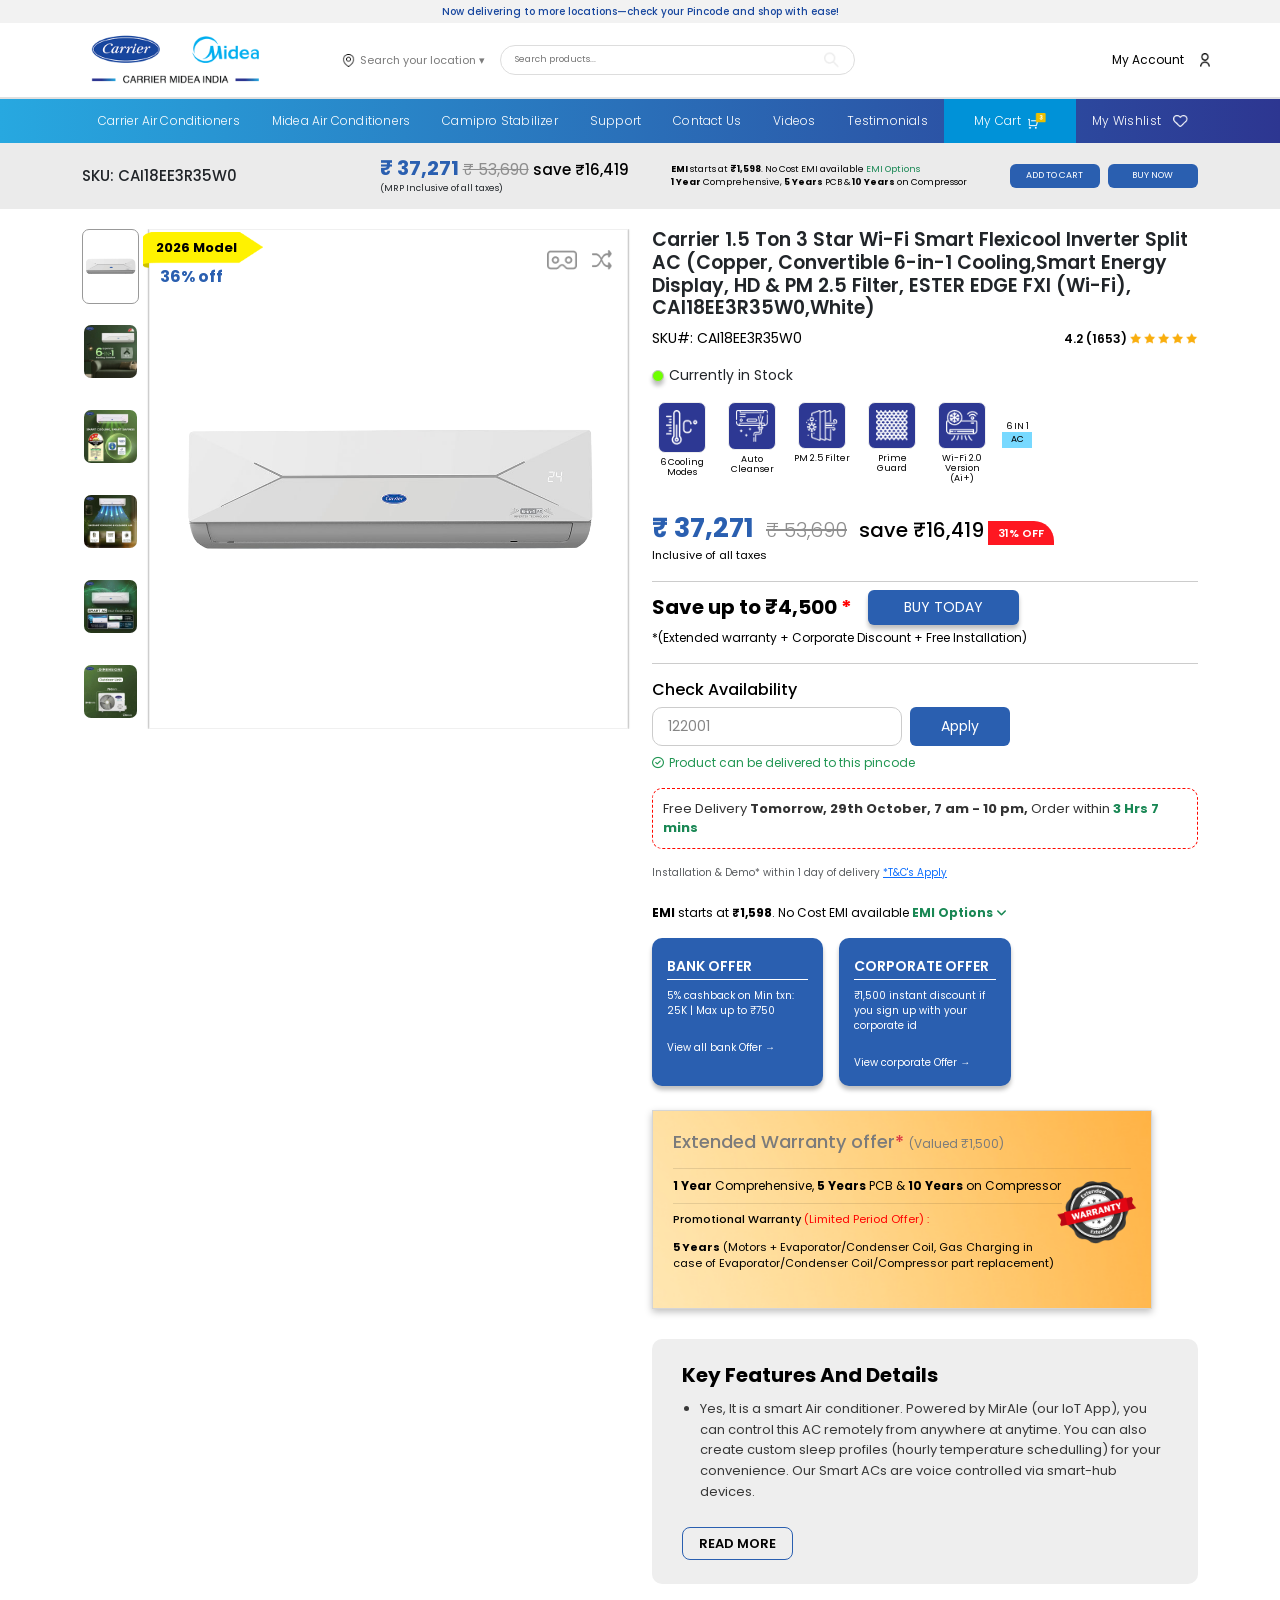
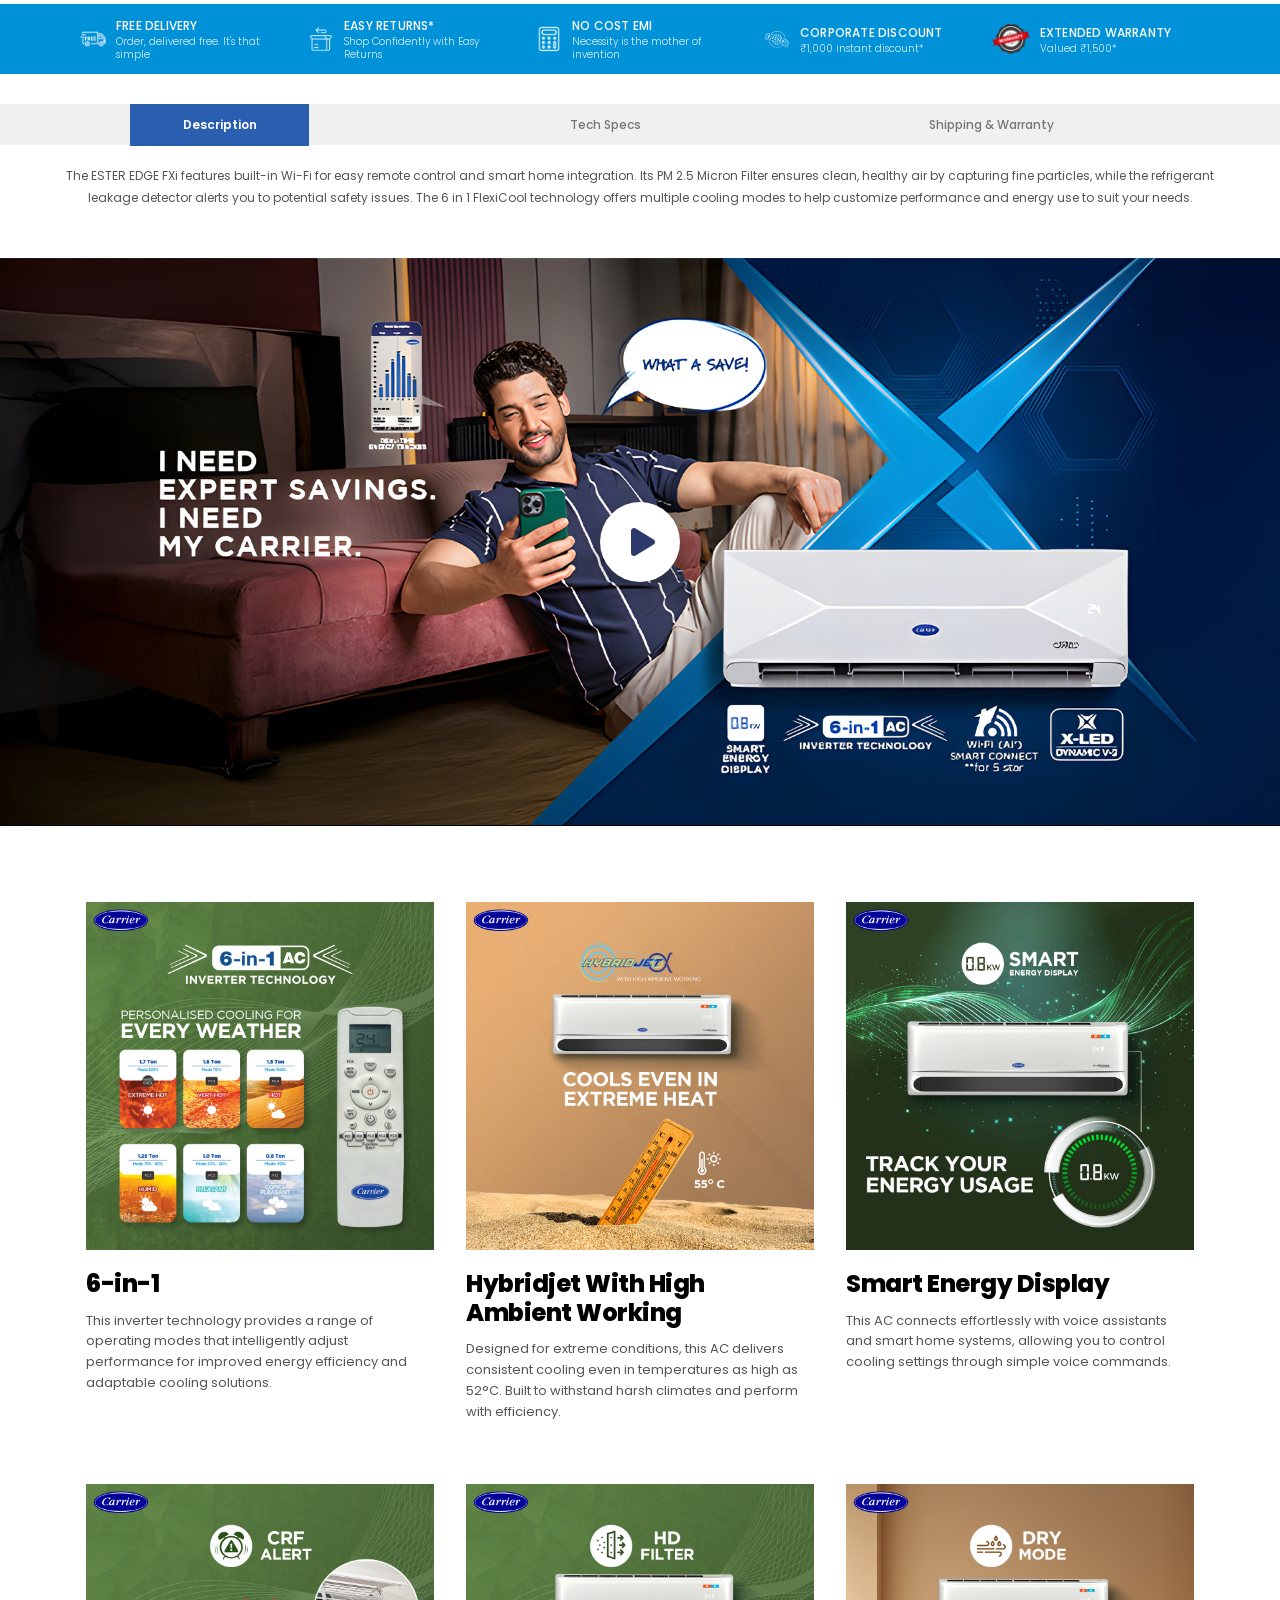
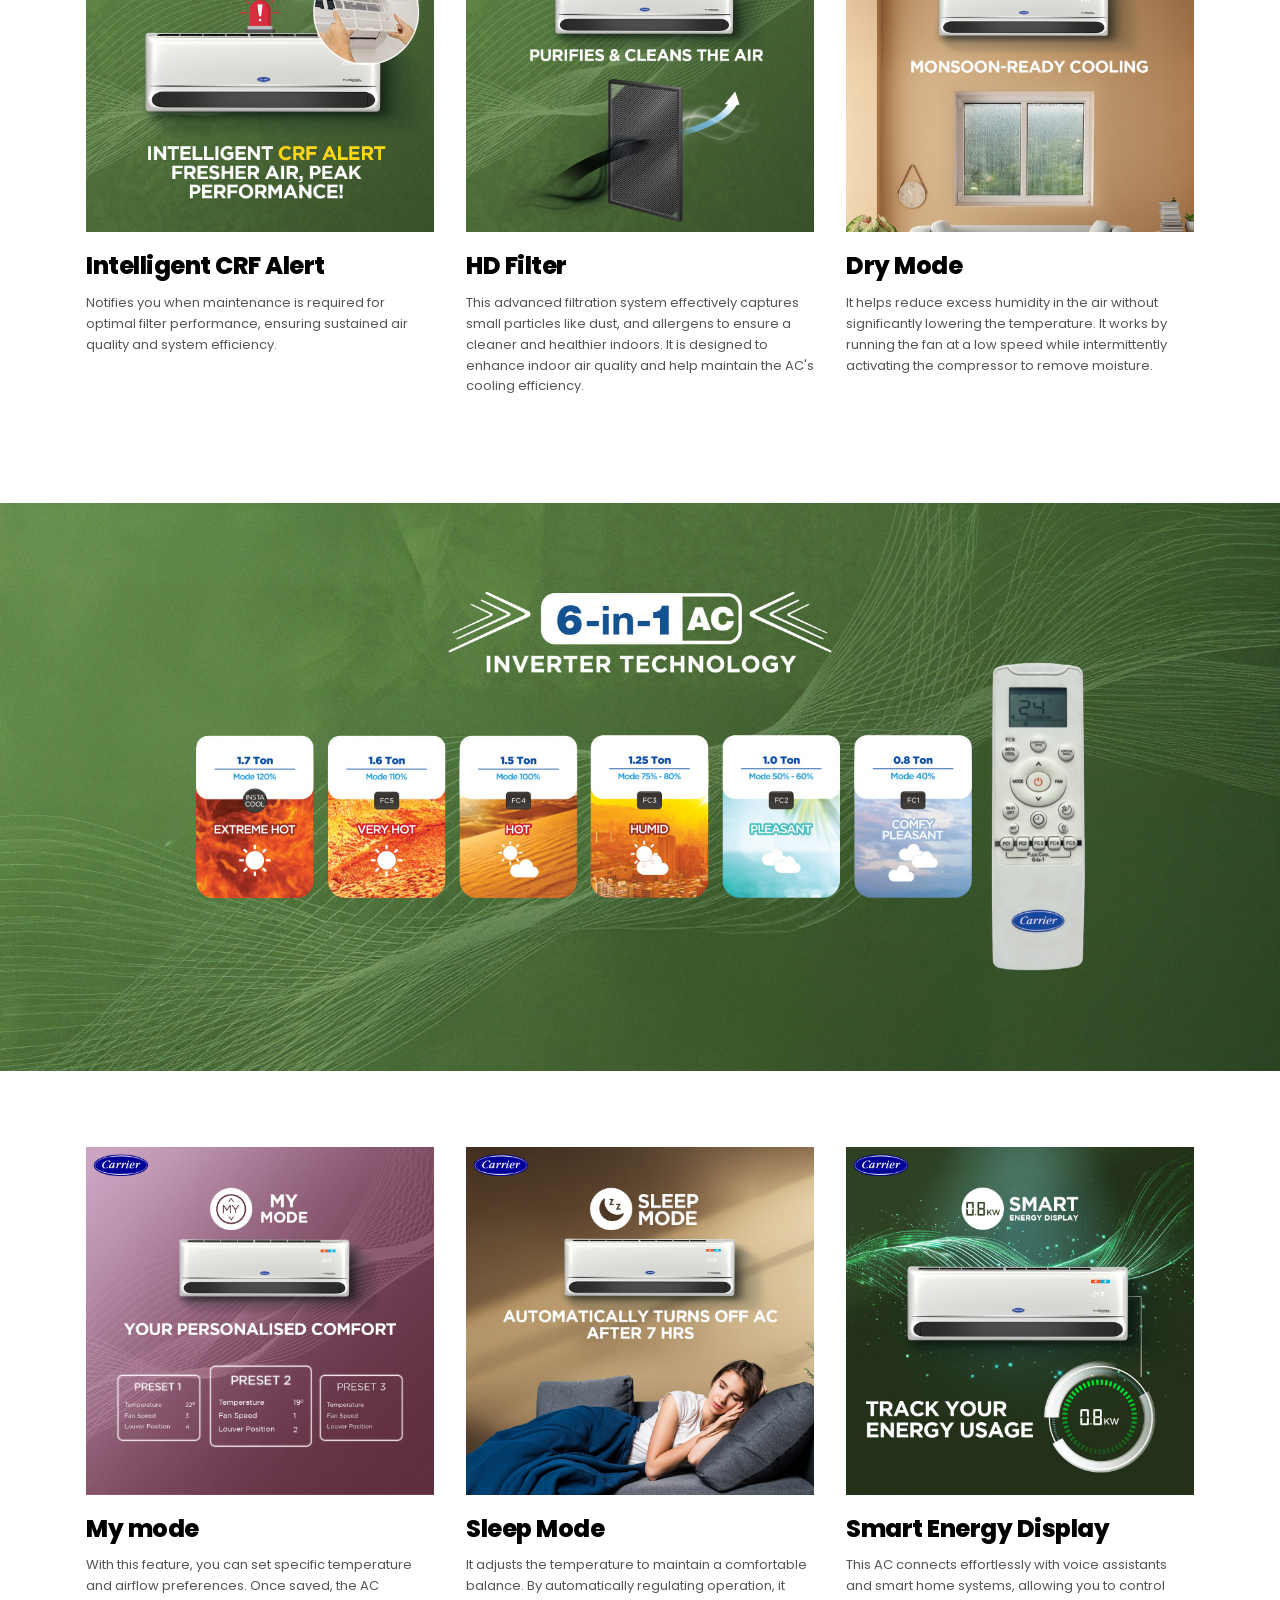
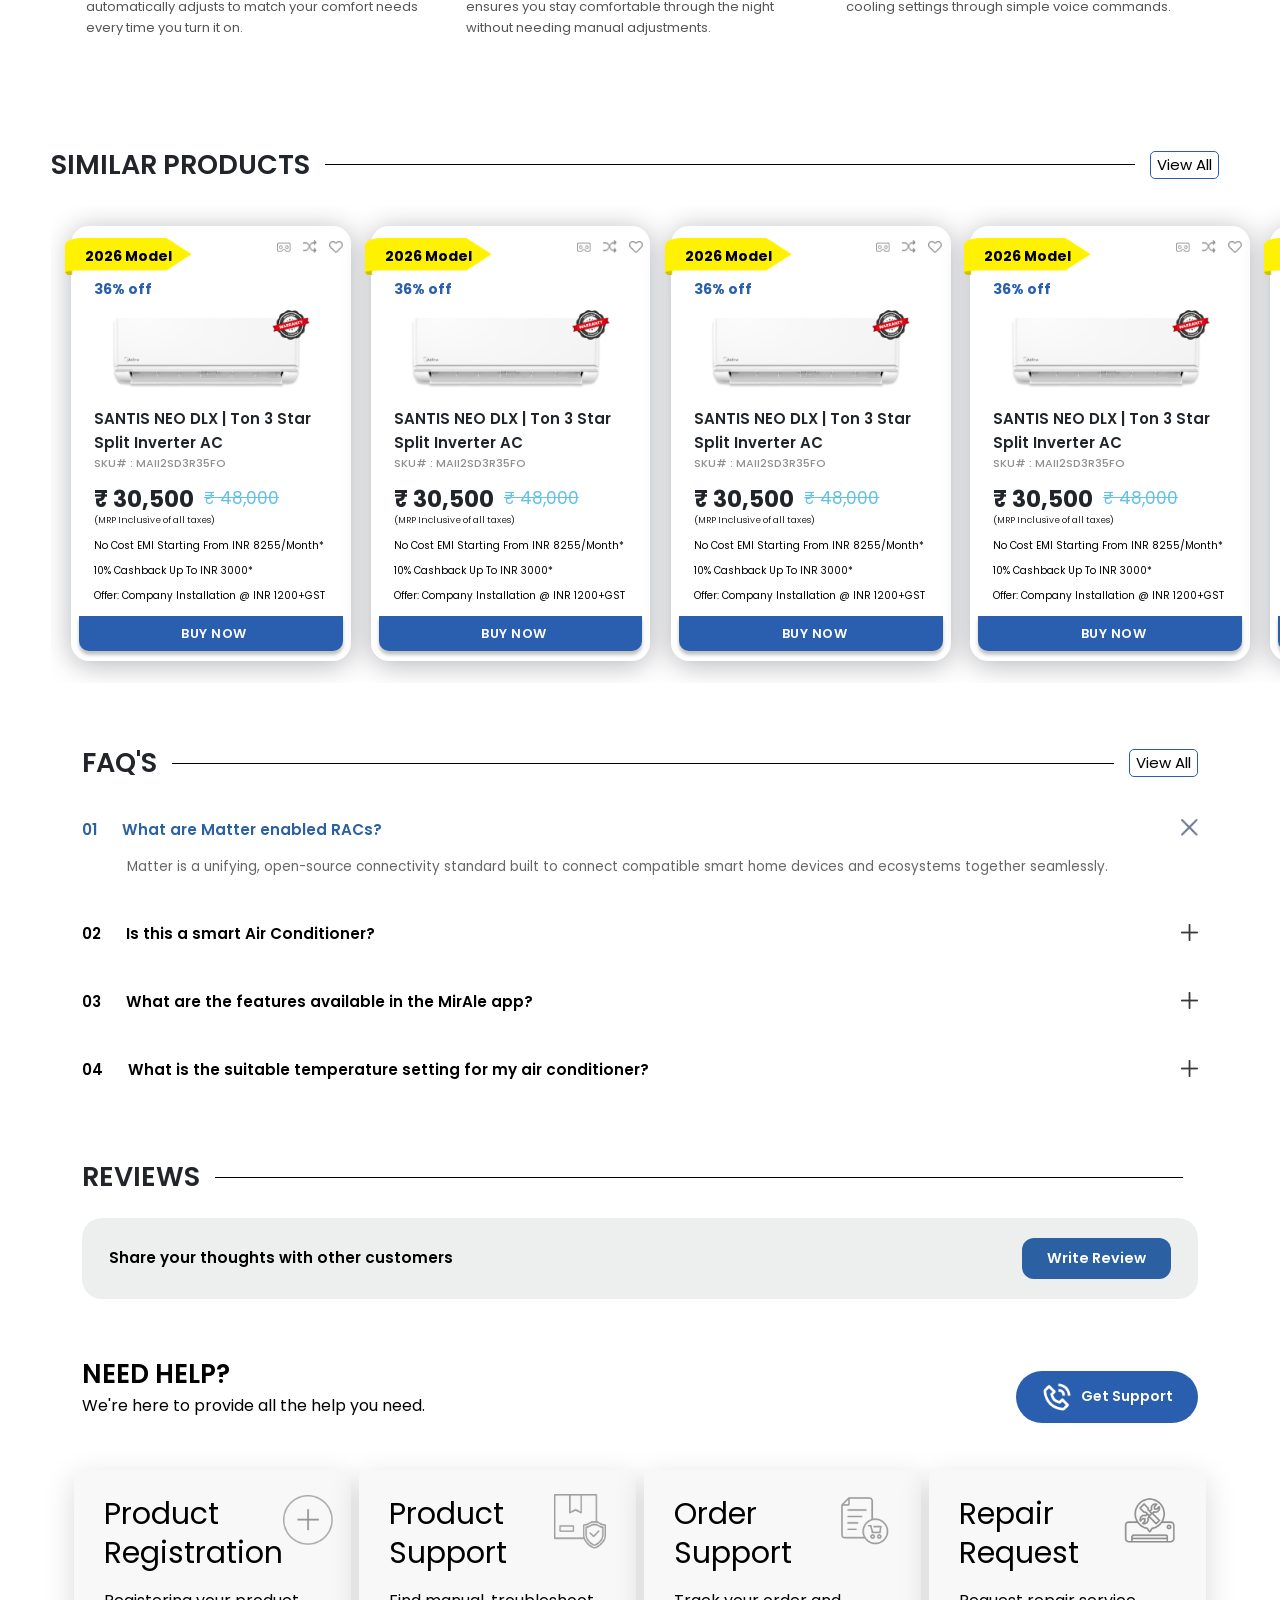
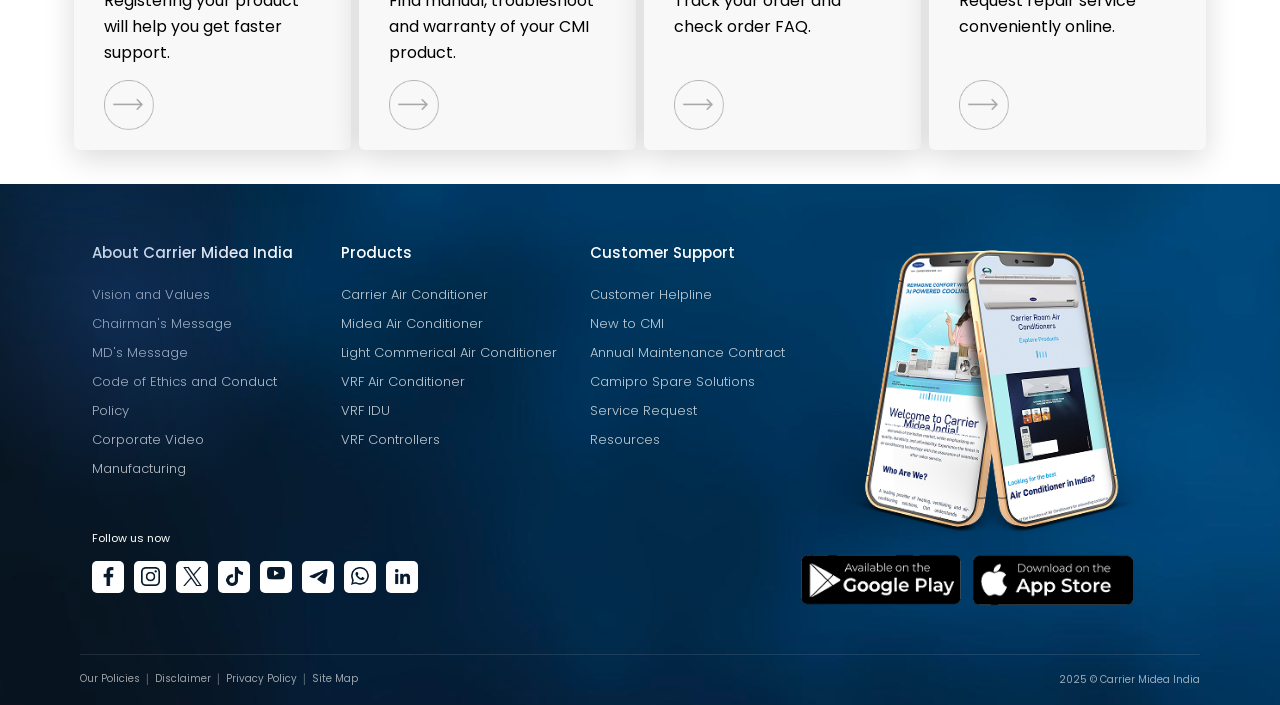
==== index.html @ 8ec39c0e "add" ====
<!DOCTYPE html>
<html lang="en">
<head>
    <meta charset="UTF-8">
    <meta name="viewport" content="width=device-width, initial-scale=1.0">
    <title>Carrier AC Product Page</title>
    
    <link href="https://cdn.jsdelivr.net/npm/bootstrap@5.3.0/dist/css/bootstrap.min.css" rel="stylesheet">
    
    <link rel="stylesheet" href="https://cdnjs.cloudflare.com/ajax/libs/font-awesome/6.4.0/css/all.min.css">
    
    <link rel="stylesheet" href="https://cdn.jsdelivr.net/npm/swiper@10/swiper-bundle.min.css" />
    

    <!-- Font -->
     <link rel="preconnect" href="https://fonts.googleapis.com">
<link rel="preconnect" href="https://fonts.gstatic.com" crossorigin>
<link href="https://fonts.googleapis.com/css2?family=Montserrat:ital,wght@0,100..900;1,100..900&family=Poppins:ital,wght@0,100;0,200;0,300;0,400;0,500;0,600;0,700;0,800;0,900;1,100;1,200;1,300;1,400;1,500;1,600;1,700;1,800;1,900&display=swap" rel="stylesheet">
    
<link rel="stylesheet" href="./style.css">
</head>
<body>
   
    <div class="top_nav">
        <p>Now delivering to more locations—check your Pincode and shop with ease!</p>
    </div>
    <div class="top-header">
        <div class="container px-0">
            <div class="d-flex align-items-center justify-content-between gap-2 gap-md-3">

                <div class="logo_search_flex">
                    <!-- Logos -->
                    <div class="logo-section">
                        <!-- <img src="./images/menu.png" alt="img" class="img-fluid menu"> -->
                        <button class="navbar-toggler" type="button" data-bs-toggle="collapse" data-bs-target="#navbarSupportedContent" aria-controls="navbarSupportedContent" aria-expanded="false" aria-label="Toggle navigation">
                            <!-- <span class="navbar-toggler-icon"></span> -->
                             <img src="./images/menu.png" alt="img" class="img-fluid menu">
                        </button>
                        <a href="#"><img src="./images/main-logo.png" alt="Carrier"></a>


                    </div>
                    <div class="d-flex">
                        <!-- Location -->
                        <div class="location-btn d-none d-md-flex">
                            <img src="./images/location.png" alt="location">
                            Search your location ▾
                        </div>


                        <!-- Search -->
                        <div class="search-wrap">
                            <input type="text" placeholder="Search products...">
                            <button><img src="./images/search.png" alt="search"></button>
                        </div>
                    </div>
                </div>

                <!-- My Account -->
                <a href="#" class="my-account d-none d-lg-flex">
                    <span>My Account</span>
                    <img src="./images/user.png" alt="account">
                </a>
                <ul class="user_details">
                    <li>
                        <div class="search">
                            <a href="#"><img src="./images/search_icon.png" alt="img" class="img-fluid"></a>
                        </div>
                    </li>
                    <li>
                        <div class="account">
                            <a href="#"><img src="./images/user_login.png" alt="img" class="img-fluid"></a>
                        </div>
                    </li>
                    <li>
                        <div class="cart">
                            <a href="#"><img src="./images/cart_icon.png" alt="img" class="img-fluid"></a>
                        </div>
                    </li>
                </ul>

            </div>
        </div>
        <div class="location-btn d-md-none d-flex">
                            <img src="./images/location.png" alt="location">
                            Search your location ▾
                        </div>
    </div>

    <!--MAIN NAV-->
    <nav class="navbar navbar-expand-lg ">
        <div class="container"> 
            <!--  -->
            <!-- <button class="navbar-toggler" type="button" data-bs-toggle="collapse" data-bs-target="#navbarSupportedContent" aria-controls="navbarSupportedContent" aria-expanded="false" aria-label="Toggle navigation">
            <span class="navbar-toggler-icon"></span>
            </button> -->
            <div class="collapse navbar-collapse" id="navbarSupportedContent">
                <ul class="navbar-nav me-auto mb-2 mb-lg-0">
                    <li class="nav-item">
                        <a class="nav-link " aria-current="page" href="#">Carrier Air Conditioners</a>
                    </li>
                    <li class="nav-item">
                        <a class="nav-link" href="#">Midea Air Conditioners</a>
                    </li>
                    <li class="nav-item">
                        <a class="nav-link" href="#">Camipro Stabilizer</a>
                    </li>
                    <li class="nav-item">
                        <a class="nav-link" href="#">Support</a>
                    </li>
                    <li class="nav-item">
                        <a class="nav-link" href="#">Contact Us</a>
                    </li>
                    <li class="nav-item">
                        <a class="nav-link" href="#">Videos</a>
                    </li>
                    <li class="nav-item">
                        <a class="nav-link" href="#">Testimonials</a>
                    </li> 
                </ul>
                <div class="d-none d-lg-flex ms-auto">
                    <div class="nav-cart">
                        My Cart
                        <!-- <div class="cart-badge">0</div> -->

                        <img src="./images/cart.png" alt="cart">
                    </div>
                    <div class="nav-wishlist">

                        My Wishlist
                        <img src="./images/wishlist_m.png" alt="wishlist">
                    </div>
                </div>
            </div>
        </div>
    </nav>

    <div class="sticky-prod-header ">
        <div class="container d-flex justify-content-between align-items-center">
            <div class="add-text">
              <!-- <p class="d-flex d-md-none" >Carrier 1.5 Ton 3 Star Wi-Fi Smart Flexicool Inverter Split AC</p> -->
                <p>SKU: CAI18EE3R35W0</p> 
                <!-- <span class="">SKU: CAI18EE3R35W0</span> -->
            </div>
            <div class="price-content">
            <div class="text-center ">
                <span class="fs-5  price">₹ 37,271</span>
                <span class="text-decoration-line-through  cut-price">₹ 53,690</span>
                <span class="save-price">save ₹16,419</span>
                <!-- <span class="discount-badge ms-2">31% OFF</span> -->
            </div>
            
                <span class="mrp">(MRP Inclusive of all taxes)</span>
            </div>

            <div  class=" emi-line">
                <b>EMI</b> starts at <b>₹1,598</b>. No Cost EMI available <span class="text-success">EMI Options</span><br>
                <b>1 Year</b> Comprehensive, <b>5 Years</b> PCB & <b>10 Years</b> on Compressor
            </div>
            <div class="d-flex">
                <button class="btn   btn-small me-2">ADD TO CART</button>
                <button class="btn   btn-small">BUY NOW</button>
            </div>
        </div>
    </div> 

    <!-- ==================================== Main section start ========================================= -->
    <main class="container swiper-section">
        <div class="row">
            
            <div class="col-lg-6 d-flex mb-4 mb-lg-0 sticky-left-col">
                
                <div class="swiper thumb-swiper-container">
                    <div class="swiper-wrapper">
                        <div class="swiper-slide active-thumb" data-img="./images/main-img-1.png">
                            <img src="./images/main-img-1.png" alt="Thumb 1">
                        </div>
                        <div class="swiper-slide" data-img="./images/main-img-2.png">
                            <img src="./images/main-img-2.png" alt="Thumb 2">
                        </div>
                        <div class="swiper-slide" data-img="./images/main-img-3.png">
                            <img src="./images/main-img-3.png" alt="Thumb 3">
                        </div>
                        <div class="swiper-slide" data-img="./images/main-img-4.png">
                            <img src="./images/main-img-4.png" alt="Thumb 4">
                        </div>
                        <div class="swiper-slide" data-img="./images/main-img-5.png">
                            <img src="./images/main-img-5.png" alt="Thumb 5">
                        </div>
                        <div class="swiper-slide" data-img="./images/main-img-6.png">
                            <img src="./images/main-img-6.png" alt="Thumb 6">
                        </div>
                    </div>
                </div>

                 
                
                <div class="main-image-container">
                    <div class="ribbon-yellow">2026 Model</div>
                    <div class="off-text-blue">36% off</div>
                    
                    <div class="image-icons">
                        <!-- <i class="fa-solid fa-vr-cardboard" title="View in VR"></i> -->
                        <img class="vr-img" src="/images/VR.png" alt="View in VR">
                        <!-- <i class="fa-solid fa-expand" title="Fullscreen"></i> -->
                        <img class="vr-img2" src="./images/shuffle.png" alt="">
                    </div>
                    
                    <img id="main-product-image" src="./images/main-img-1.png" class="img-fluid mt-4" alt="Carrier AC">
                </div>
            </div>

            <div class="col-lg-6 product-details">
                <h4 class="product-title">Carrier 1.5 Ton 3 Star Wi-Fi Smart Flexicool Inverter Split AC (Copper, Convertible 6-in-1 Cooling,Smart Energy Display, HD & PM 2.5 Filter, ESTER EDGE FXI (Wi-Fi), CAI18EE3R35W0,White)</h4>
                
                <div class="d-flex justify-content-between align-items-center mb-3">
                    <span class="product-code">SKU#: CAI18EE3R35W0</span>
                    <div class="product-rating">
                        <span class="rating-number">4.2 (1653)</span>
                        <span class="star-rating">
                            <img src="./images/star.png" alt="">
                            <img src="./images/star.png" alt="">
                            <img src="./images/star.png" alt="">
                            <img src="./images/star.png" alt="">
                            <img src="./images/star.png" alt="">
                        </span>
                    </div>
                </div>

                <div class="stock-check  mb-3"><span class="green-dot"></span> Currently in Stock</div>

                <div class="d-flex mb-4 ">
                    <div class="feature-icon-box"><img src="./images/product-details-1.png" alt="Icon"><br>6 Cooling Modes</div>
                    <div class="feature-icon-box"><img src="./images/product-details-2.png" alt="Icon"><br>Auto Cleanser</div>
                    <div class="feature-icon-box"><img src="./images/product-details-3.png" alt="Icon"><br>PM 2.5 Filter</div>
                    <div class="feature-icon-box"><img src="./images/product-details-4.png" alt="Icon"><br>Prime <br> Guard</div>
                    <div class="feature-icon-box"><img src="./images/product-details-5.png" alt="Icon"><br>Wi-Fi 2.0 Version (Ai+)</div>
                    <div class="feature-icon-box six-in-one"> 6 IN 1 <span> AC</span> </div>
                </div>

                <div class="main-price ">
                    <span class=" product-price">₹ 37,271</span>
                    <span class="text-decoration-line-through cut-price mx-2">₹ 53,690</span>
                    <span class="save-price">save ₹16,419</span>
                    <span class="offer-price pb-1">31% OFF</span>
                    <div class="tax" >Inclusive of all taxes</div>
                </div>

                <div class="d-flex flex-wrap align-items-center mb-1 gap-3 pt-2 product-save">
                    <h5 class="save-text m-0">Save up to ₹4,500 <span>*</span> </h5>
                    <button class="btn save-btn ">BUY TODAY</button>
                </div>
                <div class="warrenty-line pb-3"  >*(Extended warranty + Corporate Discount + Free Installation)</div>

                <h6 class="pin-text mb-2 pt-3">Check Availability</h6>
                <div class="pin-code d-flex mb-1"  >
                    <input type="text" class="form-control me-2" value="122001">
                    <button class="btn btn-check-avail  ">Apply</button>
                </div>
                <div class="correct-pin mt-2 mb-3"><i class="fa-regular fa-circle-check"></i> Product can be delivered to this pincode</div>

                <div class="dotted-box mb-3">
                    Free Delivery <strong>Tomorrow, 29th October, 7 am - 10 pm,</strong> Order within <strong class="text-success">3 Hrs 7 mins</strong>
                </div>
                <div class="text-muted small mb-4" style="font-size: 10px;">Installation & Demo* within 1 day of delivery <a href="#">*T&C's Apply</a></div>

                <div class="emi-text mb-3">
                    <b>EMI</b> starts at <b>₹1,598</b>. No Cost EMI available <a href="#" class="text-success text-decoration-none"> <b>EMI Options</b> <i class="fa-solid fa-angle-down"></i></a>
                </div>

                <div class="row g-3 mb-4">
                    <div class="col-md-4 col-6">
                        <div class="blue-offer-box">
                            <h6 class="bank-offer pb-1 mb-2">BANK OFFER</h6>
                            <p >5% cashback on Min txn: 25K | Max up to ₹750</p>
                            <a href="#" class="text-white  ">View all bank Offer →</a>
                        </div>
                    </div>
                    <div class="col-md-4 col-6">
                        <div class="blue-offer-box">
                            <h6 class="bank-offer pb-1 mb-2">CORPORATE OFFER</h6>
                            <p >₹1,500 instant discount if you sign up with your corporate id</p>
                            <a href="#" class="text-white  ">View corporate Offer →</a>
                        </div>
                    </div>
                </div>

                <div class="gold-warranty-box position-relative overflow-hidden">
                    <h5 class="pb-3">Extended Warranty offer<span class="text-danger">*</span> <span class="fs-6 fw-normal">(Valued ₹1,500)</span></h5>
                    
                    <div style="font-size: 12px; max-width: 85%; position: relative; z-index: 2;">
                        <p class="mb-2"><strong>1 Year</strong> Comprehensive, <strong>5 Years</strong> PCB & <strong>10 Years</strong> on Compressor</p>
                        <p class="warrenty-box-text mb-1">Promotional Warranty <span class="fw-normal">(Limited Period Offer) :</span></p>
                        <p class="years-text"><strong>5 Years</strong> (Motors + Evaporator/Condenser Coil, Gas Charging in case of Evaporator/Condenser Coil/Compressor part replacement)</p>
                    </div>
                    
                    <img src="./images/warrenty.png" class="position-absolute" style="right: 14px; bottom: 20px; border-radius: 50%; top: 70px; width: 80px; z-index: 1;" alt="Warranty Seal">
                </div>

                <div class="features-card">
                    <h3 class="features-title">Key Features And Details</h3>
                    <ul class="features-list">
                         <li>Yes, It is a smart Air conditioner. Powered by MirAle (our IoT App), you can control this AC remotely from anywhere at anytime. You can also create custom sleep profiles (hourly temperature schedulling) for your convenience. Our Smart ACs are voice controlled via smart-hub devices.</li>
                    </ul>
                    <button class="read-more-btn">READ MORE</button>
                </div>

            </div>
        </div>
    </main>



    <!-- ================================= Blue strip section ==================================== -->
<!-- <div class="features-banner">
    <div class="container">
        <div class="swiper myFeaturesSwiper">
            <div class="swiper-wrapper align-items-center">
                
                <div class="swiper-slide feature-item">
                     <img src="./images/icon-1.png" alt="">
                    <div>
                        <p class="feature-title">FREE DELIVERY</p>
                        <p class="feature-subtext">Order, delivered free. It's that simple</p>
                    </div>
                </div>

                <div class="swiper-slide feature-item">
                     <img src="./images/icon-2.png" alt="">
                    <div>
                        <p class="feature-title">EASY RETURNS*</p>
                        <p class="feature-subtext">Shop Confidently with Easy Returns</p>
                    </div>
                </div>

                <div class="swiper-slide feature-item">
                     <img src="./images/icon-3.png" alt="">
                    <div>
                        <p class="feature-title">NO COST EMI</p>
                        <p class="feature-subtext">Necessity is the mother of invention</p>
                    </div>
                </div>
                
                <div class="swiper-slide feature-item">
                     <img src="./images/icon-4.png" alt="">
                    <div>
                        <p class="feature-title">CORPORATE DISCOUNT</p>
                        <p class="feature-subtext">₹1,000 instant discount*</p>
                    </div>
                </div>

                <div class="swiper-slide feature-item">
                    <div class="warranty-icon-container">
                         <img src="./images/icon-5.png" alt="">
                    </div>
                    <div>
                        <p class="feature-title">EXTENDED WARRANTY</p>
                        <p class="feature-subtext">Valued ₹1,500*</p>
                    </div>
                </div>

            </div>
        </div>
    </div>
</div> -->
<!--  BOTTOM STRIP -->
    <div class="bottom-strip">
        <div class="container px-0">
            <div class="strip-row">

                <div class="strip-item">
                    <div class="strip-icon"><img src="./images/van.png" alt="Free Delivery"></div>
                    <div>
                        <div class="strip-title">Free Delivery</div>
                        <div class="strip-desc">Order, delivered free. It's that simple</div>
                    </div>
                </div>

                <div class="strip-item">
                    <div class="strip-icon"><img src="./images/box.png" alt="Easy Returns"></div>
                    <div>
                        <div class="strip-title">Easy Returns*</div>
                        <div class="strip-desc">Shop Confidently with Easy Returns</div>
                    </div>
                </div>

                <div class="strip-item">
                    <div class="strip-icon"><img src="./images/calculate.png" alt="No Cost EMI"></div>
                    <div>
                        <div class="strip-title">No Cost EMI</div>
                        <div class="strip-desc">Necessity is the mother of invention</div>
                    </div>
                </div>

                <div class="strip-item">
                    <div class="strip-icon"><img src="./images/waranty.png" alt="Corporate Discount"></div>
                    <div>
                        <div class="strip-title">Corporate Discount</div>
                        <div class="strip-desc">₹1,000 instant discount*</div>
                    </div>
                </div>

                <div class="strip-item">
                    <div class="strip-icon"><img src="./images/warranty1.png" alt="Extended Warranty" class="warranty">
                    </div>
                    <div>
                        <div class="strip-title">Extended Warranty</div>
                        <div class="strip-desc">Valued ₹1,500*</div>
                    </div>
                </div>

            </div>
        </div>
    </div>
   
    

<!-- =================================== Tab Section =========================================== -->
 <section class="tab-section">
 <div class="container-fluid tabs-section">
        <div class="product-tabs-container">
            <ul class="nav nav-tabs custom-tabs" id="productTabs" role="tablist">
                <li class="nav-item" role="presentation">
                    <button class="nav-link active" id="description-tab" data-bs-toggle="tab" data-bs-target="#description" type="button" role="tab" aria-controls="description" aria-selected="true">
                        Description
                    </button>
                </li>
                <li class="nav-item" role="presentation">
                    <button class="nav-link" id="tech-specs-tab" data-bs-toggle="tab" data-bs-target="#tech-specs" type="button" role="tab" aria-controls="tech-specs" aria-selected="false">
                        Tech Specs
                    </button>
                </li>
                <li class="nav-item" role="presentation">
                    <button class="nav-link" id="shipping-tab" data-bs-toggle="tab" data-bs-target="#shipping" type="button" role="tab" aria-controls="shipping" aria-selected="false">
                        Shipping & Warranty
                    </button>
                </li>
            </ul>

            <div class="tab-content custom-tab-content" id="productTabsContent">
                
                <div class="tab-pane fade show active" id="description" role="tabpanel" aria-labelledby="description-tab">
                    <p>The ESTER EDGE FXi features built-in Wi-Fi for easy remote control and smart home integration. Its PM 2.5 Micron Filter ensures clean, healthy air by capturing fine particles, while the refrigerant leakage detector alerts you to potential safety issues. The 6 in 1 FlexiCool technology offers multiple cooling modes to help customize performance and energy use to suit your needs.</p>
                </div>

                <div class="tab-pane fade" id="tech-specs" role="tabpanel" aria-labelledby="tech-specs-tab">
                    <p><strong>Technical Specifications:</strong> Placeholder text for the technical specifications of the product. When you click this tab, this content dynamically replaces the description.</p>
                </div>

                <div class="tab-pane fade" id="shipping" role="tabpanel" aria-labelledby="shipping-tab">
                    <p><strong>Shipping & Warranty Details:</strong> Placeholder text for shipping and warranty information. You can swap this out with your actual shipping policies and warranty timelines.</p>
                </div>

            </div>
        </div>
    </div>
</section>


<!-- ============================================== Video section ========================================================= -->
  <section class="video-section container-fluid ">
        <div class="row justify-content-center">
            <div class="col-12 text-center">
                
                <div class="hero-video-section shadow-lg" id="videoContainer">
                    
                    <video id="promoVideo" poster="./images/Big-video-img.jpg">
                        <source src="your-video-file.mp4" type="video/mp4">
                        Your browser does not support the video tag.
                    </video>

                    <div class="custom-play-btn" id="playBtn">
                        <i class="fas fa-play" style="margin-left: 6px;"></i>
                    </div>

                </div>

            </div>
        </div>
    </section>
<!-- ======================================================================================================= -->



<!-- ============================================ Features cards section =========================================================== -->
<section class="features-card-section">
        <div class="container">
            <div class="row ">
                
                <div class="col-12 col-md-6 col-lg-4 p-3">
                    <div class="feature-card">
                        <img src="./images/AC-1.png" alt="6-in-1 Technology">
                        <h4>6-in-1</h4>
                        <p>This inverter technology provides a range of operating modes that intelligently adjust performance for improved energy efficiency and adaptable cooling solutions.</p>
                    </div>
                </div>

                <div class="col-12 col-md-6 col-lg-4 p-3">
                    <div class="feature-card">
                        <img src="./images/AC-2.png" alt="Hybridjet With High Ambient Working">
                        <h4>Hybridjet With High Ambient Working</h4>
                        <p>Designed for extreme conditions, this AC delivers consistent cooling even in temperatures as high as 52°C. Built to withstand harsh climates and perform with efficiency.</p>
                    </div>
                </div>

                <div class="col-12 col-md-6 col-lg-4 p-3">
                    <div class="feature-card">
                        <img src="./images/AC-3.png " alt="Smart Energy Display">
                        <h4>Smart Energy Display</h4>
                        <p>This AC connects effortlessly with voice assistants and smart home systems, allowing you to control cooling settings through simple voice commands.</p>
                    </div>
                </div>

                <div class="col-12 col-md-6 col-lg-4 p-3">
                    <div class="feature-card">
                        <img src="./images/AC-4.png" alt="Intelligent CRF Alert">
                        <h4>Intelligent CRF Alert</h4>
                        <p>Notifies you when maintenance is required for optimal filter performance, ensuring sustained air quality and system efficiency.</p>
                    </div>
                </div>

                <div class="col-12 col-md-6 col-lg-4 p-3">
                    <div class="feature-card">
                        <img src="./images/AC-5.png" alt="HD Filter">
                        <h4>HD Filter</h4>
                        <p>This advanced filtration system effectively captures small particles like dust, and allergens to ensure a cleaner and healthier indoors. It is designed to enhance indoor air quality and help maintain the AC's cooling efficiency.</p>
                    </div>
                </div>

                <div class="col-12 col-md-6 col-lg-4 p-3">
                    <div class="feature-card">
                        <img src="./images/AC-6.png" alt="Dry Mode">
                        <h4>Dry Mode</h4>
                        <p>It helps reduce excess humidity in the air without significantly lowering the temperature. It works by running the fan at a low speed while intermittently activating the compressor to remove moisture.</p>
                    </div>
                </div>

            </div>
        </div>
    </section>

<!-- ======================================================================================================= -->


<!-- =========================================== image banner section ============================================================ -->
 <section class="image-section container-fluid ">
        <div class="row justify-content-center">
            <div class="col-12 text-center">
                
                <div class="hero-img-section shadow-lg"  >
                    
                     <img src="./images/multi-card-img.jpg" alt="">

                </div>

            </div>
        </div>
    </section>
<!-- ======================================================================================================= -->


<!-- ======================================================================================================= -->
 <section class="features-card-section">
        <div class="container">
            <div class="row ">
                
                <div class="col-12 col-md-6 col-lg-4 p-3">
                    <div class="feature-card">
                        <img src="./images/AC-mode-1.png" alt="6-in-1 Technology">
                        <h4>My mode</h4>
                        <p>With this feature, you can set specific temperature and airflow preferences. Once saved, the AC automatically adjusts to match your comfort needs every time you turn it on.</p>
                    </div>
                </div>

                <div class="col-12 col-md-6 col-lg-4 p-3">
                    <div class="feature-card">
                        <img src="./images/AC-mode-2.png" alt="Hybridjet With High Ambient Working">
                        <h4>Sleep Mode</h4>
                        <p>It adjusts the temperature to maintain a comfortable balance. By automatically regulating operation, it ensures you stay comfortable through the night without needing manual adjustments.</p>
                    </div>
                </div>

                <div class="col-12 col-md-6 col-lg-4 p-3">
                    <div class="feature-card">
                        <img src="./images/AC-mode-3.png" alt="Smart Energy Display">
                        <h4>Smart Energy Display</h4>
                        <p>This AC connects effortlessly with voice assistants and smart home systems, allowing you to control cooling settings through simple voice commands.</p>
                    </div>
                </div>

                 

            </div>
        </div>
    </section>
<!-- ======================================================================================================= -->



<!-- ================================================================================= -->
  <section class="deal-swiper-section container-fluid  ">
        <div class="row">
            <div class="col-lg-12 slider_section_width">
                <!-- Heading -->

                <div class="deals-header">
                    <div class="deals-title">Similar Products</div>
                    <div class="deals-line"></div>
                    <a href="#" class="view_all">View All</a>
                </div>

                <!-- Swiper -->

                <div class="swiper dealsSwiper">
                    <div class="swiper-wrapper">

                        <!-- Card 1 -->
                        <div class="swiper-slide ac-card ">
                            <div class="product-card">
                                <ul class="wishlist_icons">
                                    <li><a href="#"><img src="./images/virtual-reality.png" alt="img"
                                                class="img-fluid"></a></li>
                                    <li><a href="#"><img src="./images/share.png" alt="img" class="img-fluid"></a></li>
                                    <li><a href="#"><img src="./images/wishlist.png" alt="img" class="img-fluid"></a>
                                    </li>
                                </ul>
                                <div class="text_data">
                                    <div class="ribbon">2026 Model</div>
                                    <div class="discount">36% off</div>
                                    <div class="img-box">
                                        <img src="./images/ac.png" class="product-img">
                                    </div>
                                    <a href="#" class="title">
                                        SANTIS NEO DLX | Ton 3 Star Split Inverter AC
                                    </a>
                                    <div class="sku">SKU# : MAII2SD3R35FO</div>
                                    <div class="d-flex align-items-center mb-2">
                                        <div class="price">₹ 30,500</div>
                                        <div class="old-price">₹ 48,000</div>
                                    </div>
                                    <div class="info inclusive_tax">(MRP Inclusive of all taxes)</div>
                                    <div class="info">No Cost EMI Starting From INR 8255/Month*</div>
                                    <div class="info">10% Cashback Up To INR 3000*</div>
                                    <div class="info">Offer: Company Installation @ INR 1200+GST</div>
                                </div>
                                <a href="#" class="btn buy-btn"><img src="./images/cart1.png" alt=""> BUY NOW</a>

                            </div>
                        </div>


                        <!-- Card 2 -->

                        <div class="swiper-slide ac-card">
                            <div class="product-card">
                                <ul class="wishlist_icons">
                                    <li><a href="#"><img src="./images/virtual-reality.png" alt="img"
                                                class="img-fluid"></a></li>
                                    <li><a href="#"><img src="./images/share.png" alt="img" class="img-fluid"></a></li>
                                    <li><a href="#"><img src="./images/wishlist.png" alt="img" class="img-fluid"></a>
                                    </li>
                                </ul>
                                <div class="text_data">
                                    <div class="ribbon">2026 Model</div>
                                    <div class="discount">36% off</div>
                                    <div class="img-box">
                                        <img src="./images/ac.png" class="product-img">
                                    </div>
                                    <a href="#" class="title">
                                        SANTIS NEO DLX | Ton 3 Star Split Inverter AC
                                    </a>
                                    <div class="sku">SKU# : MAII2SD3R35FO</div>
                                    <div class="d-flex align-items-center mb-2">
                                        <div class="price">₹ 30,500</div>
                                        <div class="old-price">₹ 48,000</div>
                                    </div>
                                    <div class="info inclusive_tax">(MRP Inclusive of all taxes)</div>
                                    <div class="info">No Cost EMI Starting From INR 8255/Month*</div>
                                    <div class="info">10% Cashback Up To INR 3000*</div>
                                    <div class="info">Offer: Company Installation @ INR 1200+GST</div>
                                </div>
                                <a href="#" class="btn buy-btn"><img src="./images/cart1.png" alt=""> BUY NOW</a>

                            </div>
                        </div>


                        <!-- Card 3 -->

                        <div class="swiper-slide ac-card">
                            <div class="product-card">
                                <ul class="wishlist_icons">
                                    <li><a href="#"><img src="./images/virtual-reality.png" alt="img"
                                                class="img-fluid"></a></li>
                                    <li><a href="#"><img src="./images/share.png" alt="img" class="img-fluid"></a></li>
                                    <li><a href="#"><img src="./images/wishlist.png" alt="img" class="img-fluid"></a>
                                    </li>
                                </ul>
                                <div class="text_data">
                                    <div class="ribbon">2026 Model</div>
                                    <div class="discount">36% off</div>
                                    <div class="img-box">
                                        <img src="./images/ac.png" class="product-img">
                                    </div>
                                    <a href="#" class="title">
                                        SANTIS NEO DLX | Ton 3 Star Split Inverter AC
                                    </a>
                                    <div class="sku">SKU# : MAII2SD3R35FO</div>
                                    <div class="d-flex align-items-center mb-2">
                                        <div class="price">₹ 30,500</div>
                                        <div class="old-price">₹ 48,000</div>
                                    </div>
                                    <div class="info inclusive_tax">(MRP Inclusive of all taxes)</div>
                                    <div class="info">No Cost EMI Starting From INR 8255/Month*</div>
                                    <div class="info">10% Cashback Up To INR 3000*</div>
                                    <div class="info">Offer: Company Installation @ INR 1200+GST</div>
                                </div>
                                <a href="#" class="btn buy-btn"><img src="./images/cart1.png" alt=""> BUY NOW</a>

                            </div>
                        </div>

                        <!-- Card 4 -->

                        <div class="swiper-slide ac-card">
                            <div class="product-card">
                                <ul class="wishlist_icons">
                                    <li><a href="#"><img src="./images/virtual-reality.png" alt="img"
                                                class="img-fluid"></a></li>
                                    <li><a href="#"><img src="./images/share.png" alt="img" class="img-fluid"></a></li>
                                    <li><a href="#"><img src="./images/wishlist.png" alt="img" class="img-fluid"></a>
                                    </li>
                                </ul>
                                <div class="text_data">
                                    <div class="ribbon">2026 Model</div>
                                    <div class="discount">36% off</div>
                                    <div class="img-box">
                                        <img src="./images/ac.png" class="product-img">
                                    </div>
                                    <a href="#" class="title">
                                        SANTIS NEO DLX | Ton 3 Star Split Inverter AC
                                    </a>
                                    <div class="sku">SKU# : MAII2SD3R35FO</div>
                                    <div class="d-flex align-items-center mb-2">
                                        <div class="price">₹ 30,500</div>
                                        <div class="old-price">₹ 48,000</div>
                                    </div>
                                    <div class="info inclusive_tax">(MRP Inclusive of all taxes)</div>
                                    <div class="info">No Cost EMI Starting From INR 8255/Month*</div>
                                    <div class="info">10% Cashback Up To INR 3000*</div>
                                    <div class="info">Offer: Company Installation @ INR 1200+GST</div>
                                </div>
                                <a href="#" class="btn buy-btn"><img src="./images/cart1.png" alt=""> BUY NOW</a>

                            </div>
                        </div>

                        <!-- Card 5 -->

                        <div class="swiper-slide ac-card">
                            <div class="product-card">
                                <ul class="wishlist_icons">
                                    <li><a href="#"><img src="./images/virtual-reality.png" alt="img"
                                                class="img-fluid"></a></li>
                                    <li><a href="#"><img src="./images/share.png" alt="img" class="img-fluid"></a></li>
                                    <li><a href="#"><img src="./images/wishlist.png" alt="img" class="img-fluid"></a>
                                    </li>
                                </ul>
                                <div class="text_data">
                                    <div class="ribbon">2026 Model</div>
                                    <div class="discount">36% off</div>
                                    <div class="img-box">
                                        <img src="./images/ac.png" class="product-img">
                                    </div>
                                    <a href="#" class="title">
                                        SANTIS NEO DLX | Ton 3 Star Split Inverter AC
                                    </a>
                                    <div class="sku">SKU# : MAII2SD3R35FO</div>
                                    <div class="d-flex align-items-center mb-2">
                                        <div class="price">₹ 30,500</div>
                                        <div class="old-price">₹ 48,000</div>
                                    </div>
                                    <div class="info inclusive_tax">(MRP Inclusive of all taxes)</div>
                                    <div class="info">No Cost EMI Starting From INR 8255/Month*</div>
                                    <div class="info">10% Cashback Up To INR 3000*</div>
                                    <div class="info">Offer: Company Installation @ INR 1200+GST</div>
                                </div>
                                <a href="#" class="btn buy-btn"><img src="./images/cart1.png" alt=""> BUY NOW</a>

                            </div>
                        </div>

                        <!-- Card 6 -->

                        <div class="swiper-slide ac-card">
                            <div class="product-card">
                                <ul class="wishlist_icons">
                                    <li><a href="#"><img src="./images/virtual-reality.png" alt="img"
                                                class="img-fluid"></a></li>
                                    <li><a href="#"><img src="./images/share.png" alt="img" class="img-fluid"></a></li>
                                    <li><a href="#"><img src="./images/wishlist.png" alt="img" class="img-fluid"></a>
                                    </li>
                                </ul>
                                <div class="text_data">
                                    <div class="ribbon">2026 Model</div>
                                    <div class="discount">36% off</div>
                                    <div class="img-box">
                                        <img src="./images/ac.png" class="product-img">
                                    </div>
                                    <a href="#" class="title">
                                        SANTIS NEO DLX | Ton 3 Star Split Inverter AC
                                    </a>
                                    <div class="sku">SKU# : MAII2SD3R35FO</div>
                                    <div class="d-flex align-items-center mb-2">
                                        <div class="price">₹ 30,500</div>
                                        <div class="old-price">₹ 48,000</div>
                                    </div>
                                    <div class="info inclusive_tax">(MRP Inclusive of all taxes)</div>
                                    <div class="info">No Cost EMI Starting From INR 8255/Month*</div>
                                    <div class="info">10% Cashback Up To INR 3000*</div>
                                    <div class="info">Offer: Company Installation @ INR 1200+GST</div>
                                </div>
                                <a href="#" class="btn buy-btn"><img src="./images/cart1.png" alt=""> BUY NOW</a>

                            </div>
                        </div>

                        <!-- Card 6 -->

                        <div class="swiper-slide ac-card">
                            <div class="product-card">
                                <ul class="wishlist_icons">
                                    <li><a href="#"><img src="./images/virtual-reality.png" alt="img"
                                                class="img-fluid"></a></li>
                                    <li><a href="#"><img src="./images/share.png" alt="img" class="img-fluid"></a></li>
                                    <li><a href="#"><img src="./images/wishlist.png" alt="img" class="img-fluid"></a>
                                    </li>
                                </ul>
                                <div class="text_data">
                                    <div class="ribbon">2026 Model</div>
                                    <div class="discount">36% off</div>
                                    <div class="img-box">
                                        <img src="./images/ac.png" class="product-img">
                                    </div>
                                    <a href="#" class="title">
                                        SANTIS NEO DLX | Ton 3 Star Split Inverter AC
                                    </a>
                                    <div class="sku">SKU# : MAII2SD3R35FO</div>
                                    <div class="d-flex align-items-center mb-2">
                                        <div class="price">₹ 30,500</div>
                                        <div class="old-price">₹ 48,000</div>
                                    </div>
                                    <div class="info inclusive_tax">(MRP Inclusive of all taxes)</div>
                                    <div class="info">No Cost EMI Starting From INR 8255/Month*</div>
                                    <div class="info">10% Cashback Up To INR 3000*</div>
                                    <div class="info">Offer: Company Installation @ INR 1200+GST</div>
                                </div>
                                <a href="#" class="btn buy-btn"><img src="./images/cart1.png" alt=""> BUY NOW</a>

                            </div>
                        </div>

                        <!-- Card 6 -->

                        <div class="swiper-slide ac-card">
                            <div class="product-card">
                                <ul class="wishlist_icons">
                                    <li><a href="#"><img src="./images/virtual-reality.png" alt="img"
                                                class="img-fluid"></a></li>
                                    <li><a href="#"><img src="./images/share.png" alt="img" class="img-fluid"></a></li>
                                    <li><a href="#"><img src="./images/wishlist.png" alt="img" class="img-fluid"></a>
                                    </li>
                                </ul>
                                <div class="text_data">
                                    <div class="ribbon">2026 Model</div>
                                    <div class="discount">36% off</div>
                                    <div class="img-box">
                                        <img src="./images/ac.png" class="product-img">
                                    </div>
                                    <a href="#" class="title">
                                        SANTIS NEO DLX | Ton 3 Star Split Inverter AC
                                    </a>
                                    <div class="sku">SKU# : MAII2SD3R35FO</div>
                                    <div class="d-flex align-items-center mb-2">
                                        <div class="price">₹ 30,500</div>
                                        <div class="old-price">₹ 48,000</div>
                                    </div>
                                    <div class="info inclusive_tax">(MRP Inclusive of all taxes)</div>
                                    <div class="info">No Cost EMI Starting From INR 8255/Month*</div>
                                    <div class="info">10% Cashback Up To INR 3000*</div>
                                    <div class="info">Offer: Company Installation @ INR 1200+GST</div>
                                </div>
                                <a href="#" class="btn buy-btn"><img src="./images/cart1.png" alt=""> BUY NOW</a>

                            </div>
                        </div>

                    </div>
                </div>
            </div>
        </div>

    </section>
<!-- ================================================================================= -->




<!-- ==================================== Accordian Section ============================================= -->
 <section class="accordian-section">
 <div class="container "  >
        
        <!-- <div class="section-header-wrapper">
            <h2 class="section-title">FAQ'S</h2>
            <div class="header-line"></div>
            <button class="btn-view-all">View All</button>
        </div> -->
         <div class="deals-header">
            <div class="deals-title">FAQ'S</div>
            <div class="deals-line"></div>
            <a href="#" class="view_all">View All</a>
          </div>

        <div class="accordion faq-accordion" id="faqAccordion">
            
            <div class="accordion-item">
                <h2 class="accordion-header" id="headingOne">
                    <button class="accordion-button " type="button" data-bs-toggle="collapse" data-bs-target="#collapseOne" aria-expanded="true" aria-controls="collapseOne">
                        <span class="faq-number">01</span> What are Matter enabled RACs?
                        <i class="custom-toggle-icon"></i>
                    </button>
                </h2>
                <div id="collapseOne" class="accordion-collapse collapse show" aria-labelledby="headingOne" data-bs-parent="#faqAccordion">
                    <div class="accordion-body">
                        Matter is a unifying, open-source connectivity standard built to connect compatible smart home devices and ecosystems together seamlessly.
                    </div>
                </div>
            </div>

            <div class="accordion-item">
                <h2 class="accordion-header" id="headingTwo">
                    <button class="accordion-button collapsed" type="button" data-bs-toggle="collapse" data-bs-target="#collapseTwo" aria-expanded="false" aria-controls="collapseTwo">
                        <span class="faq-number">02</span> Is this a smart Air Conditioner?
                        <i class="custom-toggle-icon"></i>
                    </button>
                </h2>
                <div id="collapseTwo" class="accordion-collapse collapse" aria-labelledby="headingTwo" data-bs-parent="#faqAccordion">
                    <div class="accordion-body">
                        Yes, It is a smart Air conditioner. Powered by MirAle (our IoT App), you can control this AC remotely from anywhere at anytime. You can also create custom sleep profiles (hourly temperature scheduling) for your convenience. Our Smart ACs are voice controlled via smart-hub devices.
                    </div>
                </div>
            </div>

            <div class="accordion-item">
                <h2 class="accordion-header" id="headingThree">
                    <button class="accordion-button collapsed" type="button" data-bs-toggle="collapse" data-bs-target="#collapseThree" aria-expanded="false" aria-controls="collapseThree">
                        <span class="faq-number">03</span> What are the features available in the MirAle app?
                        <i class="custom-toggle-icon"></i>
                    </button>
                </h2>
                <div id="collapseThree" class="accordion-collapse collapse" aria-labelledby="headingThree" data-bs-parent="#faqAccordion">
                    <div class="accordion-body">
                        The app allows for remote temperature control, scheduling, energy monitoring, and accessing smart diagnostic features to ensure your AC runs efficiently.
                    </div>
                </div>
            </div>

            <div class="accordion-item">
                <h2 class="accordion-header" id="headingFour">
                    <button class="accordion-button collapsed" type="button" data-bs-toggle="collapse" data-bs-target="#collapseFour" aria-expanded="false" aria-controls="collapseFour">
                        <span class="faq-number">04</span> What is the suitable temperature setting for my air conditioner?
                        <i class="custom-toggle-icon"></i>
                    </button>
                </h2>
                <div id="collapseFour" class="accordion-collapse collapse" aria-labelledby="headingFour" data-bs-parent="#faqAccordion">
                    <div class="accordion-body">
                        The Bureau of Energy Efficiency (BEE) recommends a default setting of 24°C for optimal comfort and energy savings.
                    </div>
                </div>
            </div>

        </div>

        <div class="reviews-section">
            
            <!-- <div class="section-header-wrapper">
                <h2 class="section-title">REVIEWS</h2>
                <div class="header-line"></div>
                </div> -->
                <div class="deals-header">
            <div class="deals-title">REVIEWS</div>
            <div class="deals-line"></div> 
          </div>

            <div class="review-box">
                <div class="review-box-text">
                    Share your thoughts with other customers
                </div>
                <button class="btn-write-review">Write Review</button>
            </div>

        </div>

    </div>
    </section>
<!-- ================================================================================= -->




<!-- =================================== Footer help and footer section ================================================ -->
  <section class="help-section">
        <div class="container">
            <div class="row">
                <div class="help-header d-flex flex-row justify-content-between align-items-center">
                    <div>
                        <h2>NEED HELP?</h2>
                        <p>We're here to provide all the help you need.</p>
                    </div>
                    <button class="get-support-btn">
                        <!-- Phone ring icon -->
                        <img src="./images/bx_bx-phone-call.png" alt="img" class="img-fluid">
                        Get Support
                    </button>
                </div>
            </div>

            <div class="row">
                <!-- Product Registration -->
                <div class="col-lg-3 col-md-6 col-6 p-1">
                    <div class="card">
                        <div class="card-top">
                            <div class="card-title">Product<br />Registration</div>
                            <div class="plus-circle">
                                <img src="./images/plus.png" alt="img" class="img-fluid">
                            </div>
                        </div>
                        <p class="card-desc">
                            Registering your product will help you get faster support.
                        </p>
                        <button class="arrow-btn">
                            <img src="./images/rgt-arrow.png" alt="img" class="img-fluid">
                        </button>
                    </div>
                </div>

                <!-- Product Support -->
                <div class="col-lg-3 col-md-6 col-6 p-1">
                    <div class="card">
                        <div class="card-top">
                            <div class="card-title">Product<br />Support</div>
                            <div class="card-icon">
                                <img src="./images/Artboard11.png" alt="img" class="img-fluid">
                            </div>
                        </div>
                        <p class="card-desc">
                            Find manual, troubleshoot and warranty of your CMI product.
                        </p>
                        <button class="arrow-btn">
                            <img src="./images/rgt-arrow.png" alt="img" class="img-fluid">
                        </button>
                    </div>
                </div>

                <!-- Order Support -->
                <div class="col-lg-3 col-md-6 col-6 p-1">
                    <div class="card">
                        <div class="card-top">
                            <div class="card-title">Order<br />Support</div>
                            <div class="card-icon">
                                <img src="./images/order.png" alt="img" class="img-fluid">
                            </div>
                        </div>
                        <p class="card-desc">Track your order and check order FAQ.</p>
                        <button class="arrow-btn">
                            <img src="./images/rgt-arrow.png" alt="img" class="img-fluid">
                        </button>
                    </div>
                </div>

                <!-- Repair Request -->
                <div class="col-lg-3 col-md-6 col-6 p-1">
                    <div class="card">
                        <div class="card-top">
                            <div class="card-title">Repair<br />Request</div>
                            <div class="card-icon">
                                <img src="./images/air-conditioner.png" alt="img" class="img-fluid">
                            </div>
                        </div>
                        <p class="card-desc">Request repair service conveniently online.</p>
                        <button class="arrow-btn">
                            <img src="./images/rgt-arrow.png" alt="img" class="img-fluid">
                        </button>
                    </div>
                </div>
            </div>
        </div>
    </section>


    <footer class="footer">

        <div class="footer-main container">

            <!-- DESKTOP FOOTER (UNCHANGED) -->
            <div class="row d-none d-md-flex">

                <div class="col-md-8">

                    <div class="row">

                        <!-- COL 1 -->
                        <div class="footer-col col-md-4">
                            <h4>About Carrier Midea India</h4>

                            <ul>
                                <li><a href="#">Vision and Values</a></li>
                                <li><a href="#">Chairman's Message</a></li>
                                <li><a href="#">MD's Message</a></li>
                                <li><a href="#">Code of Ethics and Conduct</a></li>
                                <li><a href="#">Policy</a></li>
                                <li><a href="#">Corporate Video</a></li>
                                <li><a href="#">Manufacturing</a></li>
                            </ul>

                        </div>


                        <!-- COL 2 -->
                        <div class="footer-col col-md-4">

                            <h4>Products</h4>

                            <ul>
                                <li><a href="#">Carrier Air Conditioner</a></li>
                                <li><a href="#">Midea Air Conditioner</a></li>
                                <li><a href="#">Light Commerical Air Conditioner</a></li>
                                <li><a href="#">VRF Air Conditioner</a></li>
                                <li><a href="#">VRF IDU</a></li>
                                <li><a href="#">VRF Controllers</a></li>
                            </ul>

                        </div>


                        <!-- COL 3 -->
                        <div class="footer-col col-md-4">

                            <h4>Customer Support</h4>

                            <ul>
                                <li><a href="#">Customer Helpline</a></li>
                                <li><a href="#">New to CMI</a></li>
                                <li><a href="#">Annual Maintenance Contract</a></li>
                                <li><a href="#">Camipro Spare Solutions</a></li>
                                <li><a href="#">Service Request</a></li>
                                <li><a href="#">Resources</a></li>
                            </ul>

                        </div>

                    </div>


                    <div class="social-label">Follow us now</div>

                    <div class="social-icons">

                        <a href="#"><img src="./images/facebook.png" class="img-fluid"></a>
                        <a href="#"><img src="./images/instagram.png" class="img-fluid"></a>
                        <a href="#"><img src="./images/twitter.png" class="img-fluid"></a>
                        <a href="#"><img src="./images/tik-tok.png" class="img-fluid"></a>
                        <a href="#"><img src="./images/youtube.png" class="img-fluid"></a>
                        <a href="#"><img src="./images/telegram.png" class="img-fluid"></a>
                        <a href="#"><img src="./images/whatsapp.png" class="img-fluid"></a>
                        <a href="#"><img src="./images/linkedin.png" class="img-fluid"></a>

                    </div>

                </div>


                <!-- RIGHT SIDE -->
                <div class="footer-col footer-right col-md-4">

                    <img src="./images/phones.png" alt="App Mockup" class="phone-img" />

                    <div class="store-badges">

                        <a href="#" class="store-badge">
                            <img src="./images/googleplay.png" class="img-fluid">
                        </a>

                        <a href="#" class="store-badge">
                            <img src="./images/appstore.png" class="img-fluid">
                        </a>

                    </div>

                </div>

            </div>

<!--  -->
            <!-- MOBILE FOOTER -->
            <div class="d-md-none">


                <div class="accordion" id="footerAccordion">

                    <!-- ABOUT -->
                    <div class="accordion-item bg-transparent border-0">

                        <h2 class="accordion-header">

                            <button class="accordion-button collapsed bg-transparent text-white"
                                data-bs-toggle="collapse" data-bs-target="#aboutFooter">

                                About Carrier Midea India

                            </button>

                        </h2>


                        <div id="aboutFooter" class="accordion-collapse collapse">

                            <div class="accordion-body">

                                <ul class="list-unstyled">

                                    <li><a href="#">Vision and Values</a></li>
                                    <li><a href="#">Chairman's Message</a></li>
                                    <li><a href="#">MD's Message</a></li>
                                    <li><a href="#">Code of Ethics and Conduct</a></li>
                                    <li><a href="#">Policy</a></li>
                                    <li><a href="#">Corporate Video</a></li>
                                    <li><a href="#">Manufacturing</a></li>

                                </ul>

                            </div>
                        </div>

                    </div>



                    <!-- PRODUCTS -->
                    <div class="accordion-item bg-transparent border-0">

                        <h2 class="accordion-header">

                            <button class="accordion-button collapsed bg-transparent text-white"
                                data-bs-toggle="collapse" data-bs-target="#productsFooter">

                                Products

                            </button>

                        </h2>


                        <div id="productsFooter" class="accordion-collapse collapse">

                            <div class="accordion-body">

                                <ul class="list-unstyled">

                                    <li><a href="#">Carrier Air Conditioner</a></li>
                                    <li><a href="#">Midea Air Conditioner</a></li>
                                    <li><a href="#">Light Commerical Air Conditioner</a></li>
                                    <li><a href="#">VRF Air Conditioner</a></li>
                                    <li><a href="#">VRF IDU</a></li>
                                    <li><a href="#">VRF Controllers</a></li>

                                </ul>

                            </div>
                        </div>

                    </div>



                    <!-- CUSTOMER SUPPORT -->
                    <div class="accordion-item bg-transparent border-0">

                        <h2 class="accordion-header">

                            <button class="accordion-button collapsed bg-transparent text-white"
                                data-bs-toggle="collapse" data-bs-target="#supportFooter">

                                Customer Support

                            </button>

                        </h2>


                        <div id="supportFooter" class="accordion-collapse collapse">

                            <div class="accordion-body">

                                <ul class="list-unstyled">

                                    <li><a href="#">Customer Helpline</a></li>
                                    <li><a href="#">New to CMI</a></li>
                                    <li><a href="#">Annual Maintenance Contract</a></li>
                                    <li><a href="#">Camipro Spare Solutions</a></li>
                                    <li><a href="#">Service Request</a></li>
                                    <li><a href="#">Resources</a></li>

                                </ul>

                            </div>
                        </div>

                    </div>

                </div>


                <!-- PHONE IMAGE -->
                <div class="text-center mt-4 border_footer">

                    <img src="./images/phones.png" class="img-fluid" style="max-width:220px;">

                    <div class="d-flex justify-content-center gap-2 mt-3 app_icon">

                        <img src="./images/googleplay.png" height="40">
                        <img src="./images/appstore.png" height="40">

                    </div>

                </div>


                <!-- SOCIAL ICONS -->
                <div class="text-center mt-4 border_footer_social">

                    <div class="social-label">Follow us now</div>

                    <div class="social-icons justify-content-center">

                        <a href="#"><img src="./images/facebook.png"></a>
                        <a href="#"><img src="./images/instagram.png"></a>
                        <a href="#"><img src="./images/twitter.png"></a>
                        <a href="#"><img src="./images/tik-tok.png"></a>
                        <a href="#"><img src="./images/youtube.png"></a>
                        <a href="#"><img src="./images/telegram.png"></a>
                        <a href="#"><img src="./images/whatsapp.png"></a>
                        <a href="#"><img src="./images/linkedin.png"></a>

                    </div>

                </div>

            </div>

        </div>


        <!-- FOOTER BOTTOM -->
        <div class="footer-bottom">

            <div class="footer-bottom-links">

                <a href="#">Our Policies</a>
                <span>|</span>

                <a href="#">Disclaimer</a>
                <span>|</span>

                <a href="#">Privacy Policy</a>
                <span>|</span>

                <a href="#">Site Map</a>

            </div>

            <div class="footer-copyright">
                2025 © Carrier Midea India
            </div>

        </div>

    </footer>
<!-- =================================================================================== -->






    <script src="https://cdn.jsdelivr.net/npm/bootstrap@5.3.0/dist/js/bootstrap.bundle.min.js"></script>
    <script src="https://cdn.jsdelivr.net/npm/swiper@10/swiper-bundle.min.js"></script>



    <!-- ============ main Product swiper ============= -->
    <script>
        // Initialize Vertical Swiper
        const thumbSwiper = new Swiper('.thumb-swiper-container', {
            direction: 'vertical',
            slidesPerView: 6,
            spaceBetween: 10,
            mousewheel: true, // Allows scrolling through thumbs with mouse wheel
            grabCursor: true,
            breakpoints: {
                0: { slidesPerView: 4, spaceBetween: 10,  direction: 'horizontal', },   // small phones
                576: { slidesPerView: 5, spaceBetween: 10,  direction: 'horizontal', },   // large phones
                768: { slidesPerView: 6, spaceBetween: 10 }, // tablets
                992: { slidesPerView: 6, spaceBetween: 10 },   // small laptop
                1200: { slidesPerView: 6, spaceBetween: 10 }   // desktop
            },
        });

        // Custom JS to swap main image when a thumbnail is clicked
        const thumbSlides = document.querySelectorAll('.thumb-swiper-container .swiper-slide');
        const mainImage = document.getElementById('main-product-image');

        thumbSlides.forEach(slide => {
            slide.addEventListener('click', function() {
                // 1. Remove active class from all slides
                thumbSlides.forEach(s => s.classList.remove('active-thumb'));
                
                // 2. Add active class to the clicked slide (creates the blue border)
                this.classList.add('active-thumb');
                
                // 3. Get the image URL from data attribute and update main image
                const newImgSrc = this.getAttribute('data-img');
                mainImage.src = newImgSrc;
            });
        });
    </script>



<script>
    var swiper = new Swiper(".myFeaturesSwiper", {
      slidesPerView: "auto",
      spaceBetween: 10,      
      freeMode: true,         
      watchOverflow: true,    
      grabCursor: true,    
      breakpoints: {
        0: {
          slidesPerView: 1.5,
          spaceBetween: 10
        },
        576: {
          slidesPerView: 2.5,
          spaceBetween: 10
        },
        768: {
          slidesPerView: 3.2,
          spaceBetween: 10
        },
        992: {
          slidesPerView: 4.5,
          spaceBetween: 10
        },
        1200: {
          slidesPerView: "auto",
          spaceBetween: 10
        }
      }   
    });
</script>




 <script>
        const dealsswiper = new Swiper(".dealsSwiper", {

            slidesPerView: 4.1,
            spaceBetween: 20,
            loop: true,

            breakpoints: {

                0: { slidesPerView: 1.2, spaceBetween: 15 },   // small phones
                576: { slidesPerView: 2, spaceBetween: 15 },   // large phones
                768: { slidesPerView: 2.5, spaceBetween: 20 }, // tablets
                992: { slidesPerView: 3.5, spaceBetween: 20 },   // small laptop
                1200: { slidesPerView: 4.1, spaceBetween: 20 },   // desktop

            },

        });
    </script>

    
    <script>
        document.addEventListener("DOMContentLoaded", function() {
            const videoContainer = document.getElementById('videoContainer');
            const video = document.getElementById('promoVideo');
            const playBtn = document.getElementById('playBtn');

            // Function to handle playing the video
            function playVideo() {
                if (video.paused) {
                    video.play();
                    video.setAttribute('controls', 'controls'); // Enable native controls (volume, fullscreen)
                    videoContainer.classList.add('is-playing'); // Hides the custom play button
                }
            }

            // Click events for both the custom button and the poster image
            playBtn.addEventListener('click', playVideo);
            video.addEventListener('click', playVideo);

            // Optional: Bring the custom play button back if the video ends
            video.addEventListener('ended', function() {
                video.removeAttribute('controls'); // Hide native controls
                videoContainer.classList.remove('is-playing'); // Show custom play button again
            });
        });
    </script>
</body>
</html>
---- style.css ----
/* ══════════════════════════════
     TOP HEADER
  ══════════════════════════════ */
.top-header {
  background: #fff;
  border-bottom: 2px solid #e0e0e0;
  padding: 10px 0px;
  font-family: "Poppins", sans-serif;
}

.logo-section {
  display: flex;
  align-items: center;
  gap: 12px;
}

.logo-section img {
  height: 54px;
  object-fit: contain;
}
.top_nav{background: #F2F2F2;}
.top_nav p{color: #17469E;
    font-size: 10px;font-weight: 500;
    text-align: center;
    padding: 4px;margin-bottom: 0;}
.logo-section .menu{display: none;}
.navbar{background: linear-gradient(90deg, #27A8E0 0%, #2D3691 100%);padding: 0 !important;}
.navbar .nav-link{padding: 10px 16px !important;
    font-size: 12px;
    letter-spacing: 0.2px;
    font-weight: 300;
    color: #fff;
    cursor: pointer;
    white-space: nowrap;
    transition: background 0.15s, color 0.15s;
    text-decoration: none;
    display: flex;
    align-items: center;
}
.navbar .nav-link.active, .navbar .nav-link:hover{background: #f0f4ff; color: #1a56db !important;}
.navbar .navbar-nav{height: -webkit-fill-available;}
.navbar .navbar-nav li{height: 100%; display: flex;}
.navbar-toggler {
    padding: 0px !important;
    font-size: 17.5px !important;
    line-height: 0 !important;
    color: rgba(0, 0, 0, 0.65) !important;
    background-color: transparent !important;
    border: 0px solid rgba(0, 0, 0, 0.15) !important;
    border-radius: 5.25px !important;
    transition: box-shadow 0.15s ease-in-out !important
}
.navbar-toggler-icon{display: inline-block !important;
    width: 1.5em !important;
    height: 1.5em !important;
    vertical-align: middle !important;
    background: url("data:image/svg+xml,%3csvg xmlns='http://www.w3.org/2000/svg' viewBox='0 0 30 30'%3e%3cpath stroke='rgba%2833, 37, 41, 0.75%29' stroke-linecap='round' stroke-miterlimit='10' stroke-width='2' d='M4 7h22M4 15h22M4 23h22'/%3e%3c/svg%3e");
    background-repeat: no-repeat !important;
    background-position: center !important;
    background-size: 100% !important;}
.logo-divider {
  width: 1px;
  height: 34px;
  background: #ccc;
  flex-shrink: 0;
}

.search-wrap {
  position: relative;
  width: 355px;
}

.search-wrap input {
  border: 1.5px solid #ddd;
  border-radius: 20px;
  padding: 7px 38px 7px 14px;
  font-size: 9px;
  width: 100%;
  outline: none;
  color: #D9D9D9;
}
.logo_search_flex{display: flex;align-items: center;gap: 80px;}

.search-wrap button {
  position: absolute;
  right: 10px;
  top: 50%;
  transform: translateY(-50%);
  background: none;
  border: none;
  cursor: pointer;
  display: flex;
  align-items: center;
}

.search-wrap button img {
  width: 15px;
  height: 15px;
  opacity: 0.5;
}

.location-btn {
  font-size: 11px;
    color: #7C7C7C;
    font-weight: 400;padding-right: 15px;
  display: flex;
  align-items: center;
  gap: 5px;
  cursor: pointer;
  white-space: nowrap;
}

.location-btn img {
  width: 13px;
  height: auto;
}

.my-account {
  font-size: 12px;
  font-weight: 400;
  color: #000;
  display: flex;
  align-items: center;
  gap: 6px;
  cursor: pointer;
  white-space: nowrap;text-decoration: none;
}

.my-account img {
  width: 10px;
    height: auto;
    margin-left: 10px;
}

/* ══════════════════════════════
     MAIN NAV
  ══════════════════════════════ */
.main-nav {
  background: linear-gradient(90deg, #27a8e0 0%, #2d3691 100%);
  color: #fff;
  position: relative;
  font-family: "Poppins", sans-serif;
}

.nav-inner {
  display: flex;
  align-items: stretch;
  overflow-x: auto;
  scrollbar-width: none;
}

.nav-inner::-webkit-scrollbar {
  display: none;
}

.nav-link-item {
  padding: 10px 16px;
  font-size: 12px;
  letter-spacing: 0.2px;
  font-weight: 300;
  color: #fff;
  cursor: pointer;
  white-space: nowrap;
  transition:
    background 0.15s,
    color 0.15s;
  /* border-right: 1px solid #f0f0f0; */
  text-decoration: none;
  display: flex;
  align-items: center;
  flex-shrink: 0;
}

.nav-link-item:hover {
  background: #f0f4ff;
  color: #1a56db;
}

.nav-cart {
  background: #0092d8;
  color: #fff !important;
  display: flex;
  align-items: center;
  gap: 7px;
  padding: 13px 30px;
  letter-spacing: 0.3px;
  font-weight: 300;
  font-size: 12px;
  cursor: pointer;
  flex-shrink: 0;
  white-space: nowrap;
  line-height: 10px;
}

.nav-cart img {
  width: 18px;
  height: auto;
}

.cart-badge {
  background: #ff5722;
  color: #fff;
  border-radius: 50%;
  width: 18px;
  height: 18px;
  font-size: 10px;
  font-weight: 800;
  display: flex;
  align-items: center;
  justify-content: center;
  flex-shrink: 0;
}

.nav-wishlist {
  color: #fff;
  display: flex;
  align-items: center;
  gap: 6px;
  padding: 13px 16px;
  font-weight: 300;
  font-size: 12px;
  cursor: pointer;
  flex-shrink: 0;
  letter-spacing: 0.3px;
  white-space: nowrap;
}

.nav-wishlist img {
  width: 15px;
  height: auto;
  margin-left: 6px;
}


        body { font-family: "Poppins", sans-serif; }
        section{padding-top: 60px; padding-bottom: 60px;}
        header .logo .main-logo{width: 160px; height: auto;}
        header .account-link a{font-size: 12px; font-weight: 500; display: flex; align-items: center; gap: 10px; justify-content: center;}
        .custom-cart-badge { background-color: #f1b700 !important; color: #ffffff !important; border-radius: 1px !important; padding: 2px 4px; font-size: 10px; font-weight: bold;}
        /* Top Banner */
        .top-banner { background-color: #F2F2F2; color: #17469E; font-size: 9px; font-weight: bold; padding: 3px 0;}
        /* Navbar Links */
        .nav-main {   background: linear-gradient(90deg, #27A8E0 0%, #2D3691 100%);}
        .nav-main a { color: white; text-decoration: none; padding: 10px 15px; display: inline-block; font-size: 11px; font-weight: 300;}
        .nav-main a:hover { background-color: rgba(255,255,255,0.1);}
        .nav-right-actions {background-color: #27A8E0; display: flex; padding-left: 20px; padding-right: 20px;}
        /* Overall Container */
.header-search-section {display: flex;align-items: center; gap: 15px; }
/* --- Location Dropdown --- */
.header-search-section .location-dropdown {display: flex;align-items: center;color: #000;font-size: 14px;position: relative;}
.header-search-section .location-dropdown img{ margin-right: 5px; width: 13px;}
.header-search-section .location-select { border: none; outline: none; background: transparent; color: #777; font-size: 12px; cursor: pointer;  -webkit-appearance: none; -moz-appearance: none; appearance: none; padding-right: 12px; }
/* Custom minimal dropdown arrow */
.header-search-section .location-dropdown::after { content: '\25BE';  position: absolute; right: 0; top: 50%; transform: translateY(-50%); font-size: 17px; pointer-events: none; color: #333;}
/* --- Search Bar Container (Pill Shape) --- */
.header-search-section  .search-bar-container { border: 1px solid #D9D9D9;  border-radius: 25px;  display: flex; align-items: center; width: 400px; max-width: 500px; background-color: #fff;  height: 35px; }
.header-search-section  .search-bar-container input { border: none; outline: none; padding: 10px 20px; flex-grow: 1; font-size: 10px; color: #333; background: transparent;}
.header-search-section  .search-bar-container input::placeholder { color: #a1a1aa; /* Lighter placeholder text */}
/* Vertical Line Separator */
.header-search-section .separator { width: 1px; height: 25px;   background-color: #D9D9D9;}
/* Search Button */
.header-search-section .search-btn { background: none; border: none; padding: 0 10px; cursor: pointer; color: #d1d5db;   font-size: 16px; display: flex; align-items: center; justify-content: center;}
.header-search-section .search-btn:hover { color: #9ca3af;}
        /* Sticky Header Bar */
.sticky-prod-header { background-color: #EBEBEB;  padding: 15px 0; }
        .sticky-prod-header .btn-small{font-size: 9px; font-weight: 400; padding: 4px 3px; background-color: #2A5FB0; color: #fff; width: 90px;}
        .sticky-prod-header .add-text{font-size: 15px; font-weight: 500; padding-right: 100px;}
        .sticky-prod-header .add-text p{margin-bottom: unset;}
        .sticky-prod-header .add-text span{font-size: 9px; font-weight: 300;}
        .sticky-prod-header .price-content .price{font-size: 15px; font-weight: 700; color: #2A5FB0; }
        .sticky-prod-header .price-content .mrp{font-size: 9px; font-weight: 400; }
        .sticky-prod-header .price-content .cut-price{font-size: 16px; font-weight: 400; color: #8E8E8E;}
        .sticky-prod-header .price-content .save-price{font-size: 15px; font-weight: 500; color: #000;}
        .sticky-prod-header .price-content{line-height: 1;}
        .sticky-prod-header .emi-line{font-size: 9px; font-weight: 400; color: #000;}
        /* ----- SWIPER THUMBNAILS STYLING ----- */
       .swiper-section .thumb-swiper-container {height: 500px;  width: 110px; margin-right: 10px; overflow: hidden;  }
       .swiper-section .thumb-swiper-container .swiper-slide { height: 75px !important;   border-radius: 7px; padding: 2px; cursor: pointer; display: flex; align-items: center; justify-content: center; background-color: #fff;  transition: all 0.2s ease;}
        .swiper-section .thumb-swiper-container .swiper-slide img { max-width: 100%; max-height: 100%; object-fit: cover; border-radius: 7px;}
        /* Active Thumbnail Styling */
        .swiper-section .thumb-swiper-container .swiper-slide.active-thumb { border: 1px solid #999999;}
        /* Main Image Area */
        .swiper-section .main-image-container { position: relative; background-color: #FFFFFF; border: 1px solid #f0f0f0; padding: 30px; text-align: center; flex-grow: 1; height: 500px;  display: flex;  align-items: center;  justify-content: center;  box-shadow:0px 0px 2px 0px #00000099;}
        /* ================================================================================= */
        
        /* ================================================================================= */
       .swiper-section .ribbon-yellow {   position: absolute; top: 2px; left: -7px;  background: url(./images/yellow-clip.png);   color: black;  font-weight: bold; padding: 6px 25px 10px 12px;  font-size: 13px;  background-size: cover; width: 120px; height: auto;  background-repeat: no-repeat;  background-position: bottom;}

        .main-image-container .image-icons .vr-img,  .main-image-container .image-icons .vr-img2{width: 30px; height: auto;}
         .main-image-container .image-icons .vr-img2{margin-left: 10px; width: 20px;}
         main.swiper-section{padding-top: 20px;}
         .product-details .product-title{font-size: 19px; font-weight: 600;}
         .product-details .product-code{font-size: 14px; font-weight: 400; color: #000;}
         .product-rating .rating-number{font-size: 12px; color: #000; font-weight: 600;}
         .product-rating{display: flex; flex-direction: row;}
         .product-rating .star-rating{    display: flex;align-items: center;justify-content: center;gap: 2px; margin-left: 3px;}
         .product-rating .star-rating img{width: 12px;}
         .product-details .stock-check{font-size: 14px;     display: flex;align-items: center;}
         .product-details .stock-check .green-dot{font-size: 12px; background-color: #6FFF00; border: 1px solid #C3C3C3; border-radius: 50%; width: 12px; height: 12px; display: inline-block; margin-right: 5px; box-shadow: 0px 4px 4px 0px #00000040;}
         .product-details .feature-icon-box.six-in-one{  width: 30px; padding-top: 20px;} 
         .product-details .feature-icon-box.six-in-one span{ background-color: #78D9FF; width: 30px; display: block; padding: 3px 3px;}
         .product-details .product-price{font-size: 27px; font-weight: 700; color: #2A5FB0;}
         .product-details .cut-price{font-size: 20px; font-weight: 300; color: #8E8E8E;}
         .product-details .save-price{font-size: 20px; font-weight: 500; color: #000;}
         .product-details .offer-price{font-size: 11px; font-weight: 600; color: #fff; background-color: #FE1721; padding: 4px 10px; border-radius: 0px 20px 0px 0px;}
         .product-details .tax{    font-size: 11px; color: #000; line-height: 1.1; margin-top: unset !important;}
         .product-details .main-price{border-bottom: 1px solid #ccc; padding-bottom: 20px;}
         .product-details .product-save .save-text{font-size: 20px; font-weight: 700; color: #000;}
         .product-details .product-save .save-text span{color: #ff0000;}
         .product-details .product-save .save-btn{background-color: #2A5FB0; color: #fff; font-size: 14px; font-weight: 400; box-shadow: 0px 4.18px 4.18px 0px #00000040; padding: 6px 35px;}
         .product-details .warrenty-line{font-size: 12px; color: #000; border-bottom: 1px solid #ccc;}
         .product-details .pin-text{font-size: 16px; font-weight: 500; color: #000;}
         .product-details .pin-code input{    border: 1px solid #ccc; border-radius: 10px; padding: 5px 15px; width: 250px; font-size: 14px; color: #868686;}
         .product-details .pin-code .btn-check-avail{background-color: #2A5FB0; color: #fff; font-size: 14px; font-weight: 400; padding: 8px 30px;}
         .product-details .correct-pin{font-size: 12px; color: #219653; display: flex; align-items: center; gap: 5px;}
         .product-details .emi-text{font-size: 12px; color: #000;}
         .product-details .gold-warranty-box{box-shadow: 0px 2.83px 7.08px 0px #00000040;
        border: 1px solid #D5D5D5; background: url(./images/warrenty-img.png);     background-position: 70% 40%;background-repeat: no-repeat; 
            padding: 20px;color: #000;margin-top: 15px;width: 500px;height: auto; margin-bottom: 30px;}
    .product-details .gold-warranty-box h5{color: #7B7B7B; font-size: 18px; border-bottom: 1px solid #0000001A;}
    .product-details .gold-warranty-box h5 .fw-normal{ font-size: 12px !important;}
    .product-details .gold-warranty-box .warrenty-box-text{color: #000; font-weight: 500; font-size: 11px; padding: 7px 0; border-top: 1px solid #0000001A;}
    .product-details .gold-warranty-box .warrenty-box-text span{color: #FF0000;}
    .product-details .gold-warranty-box .years-text{font-size: 11px;}

        .swiper-section .off-text-blue { position: absolute; top: 35px; left: 10px; color: #2A5FB0; font-weight: bold;}
        .swiper-section .image-icons { position: absolute; top: 15px; right: 15px; color: #888; font-size: 18px;}
        .swiper-section .image-icons i { margin-left: 10px; cursor: pointer;}
        /* Feature Icons */
        .feature-icon-box {  text-align: center; width: 60px; margin-right: 10px; font-size: 9px; line-height: 1.1; color: #000;}
        .feature-icon-box img { width: 80%; border-radius: 7px; padding: 7px; border: 1px solid #eee;  margin-bottom: 5px; background-color: #2D3893;}
        /* Offers & Availability */
       .product-details .dotted-box { border: 1.5px dashed #FF0800; border-radius: 10px; padding: 10px; font-size: 13px; color: #333; }
       .product-details .blue-offer-box { background-color: #2A5FB0; color: white; border-radius: 10px; padding: 15px; font-size: 12px; height: 100%; box-shadow: 0px 4px 4px 0px #00000040;}
        .product-details .blue-offer-box .bank-offer {font-size: 14px; font-weight: 600; border-bottom: 1px solid #fff; padding-top: 5px;}
        .product-details .blue-offer-box p {font-size: 10px; margin-bottom: 20px;}
        .product-details .blue-offer-box a {font-size: 10px;  color: #fff; text-decoration: none;}
        .btn-check-avail { background-color: #2b60a3; color: white;} 
        .sticky-left-col { position: -webkit-sticky;   position: sticky;  top: 20px;   align-self: flex-start;   overflow-y: auto; }

    /* Container for the features section */
.product-details .features-card { background-color: #EEEEEE;  border-radius: 10px; padding: 24px 30px;  margin-bottom: 20px;}
/* Heading style */
.product-details .features-card .features-title { color: #000; font-size: 20px; font-weight: 700; margin-top: 0; margin-bottom: 12px;}
/* List styling */
.product-details .features-card .features-list { margin: 0 0 24px 0; padding-left: 18px; }
.product-details .features-card .features-list li { color: #383838;  font-size: 13px; line-height: 1.6;}
/* Outlined Button styling */
.product-details .features-card .read-more-btn { background-color: transparent;  border: 1px solid #2A5FB0;   color: #030303;  padding: 6px 16px;  border-radius: 8px;  font-size: 13px;  font-weight: 600;  cursor: pointer;  transition: background-color 0.2s ease, color 0.2s ease;}
 
    
    
    /* ============================= Feature Section ============================================ */
     
        .features-banner { background-color: #0092D8;  color: #ffffff; padding: 10px 0;}
        .features-banner .all-features{text-wrap: nowrap; gap: 5px;}
        /* Feature Item Layout */
       .features-banner .feature-item { display: flex; align-items: center;  margin: 5px 5px; gap: 5px;}
       .features-banner .feature-item img{width: 35px; height: auto;}
        /* Icon Styling */
       .features-banner .feature-icon {  margin-right: 15px; }
        /* Warranty Icon specific styling to mimic the red ribbon badge */
        .features-banner .warranty-icon-container { position: relative; display: inline-block; margin-right: 15px;}
        .features-banner .warranty-icon-container i {font-size: 2.2rem;color: #fff;}
        /* Text Styling */
        .features-banner .feature-title {  font-size: 12px;  font-weight: 700;  margin: 0;  letter-spacing: 0.5px;}
        .features-banner .feature-subtext { font-size: 10px; margin: 0;}
        .features-banner { background-color: #0092D8; color: #ffffff; padding: 10px 0;}
/* Swiper Specifics */
.myFeaturesSwiper .swiper-slide {width: auto; }
/* Feature Item Layout */
.features-banner .feature-item { display: flex; align-items: center; gap: 5px;}
.features-banner .feature-item img { width: 35px; height: auto;}
/* Text Styling */
.features-banner .feature-title {  font-size: 12px;   font-weight: 700;  margin: 0;  letter-spacing: 0.5px; white-space: nowrap;}
.features-banner .feature-subtext { font-size: 10px; margin: 0; white-space: nowrap;  }


/* -------------------------------------------------------------------- */

/* ══════════════════════════════
     BOTTOM STRIP
  ══════════════════════════════ */
.bottom-strip {
  background: #0092d8;
  padding: 10px 0;
  font-family: "Poppins", sans-serif;
}

.strip-row {
  display: flex;
  align-items: stretch;
  overflow-x: auto;
  scrollbar-width: none;
}

.strip-row::-webkit-scrollbar {
  display: none;
}

.strip-item {
  display: flex;
  align-items: center;
  gap: 10px;
  color: #fff;
  padding:3px 10px;
  flex: 1;
  min-width: 160px;
  flex-shrink: 0;
}

.strip-item:last-child {
  border-right: none;
}

.strip-icon img {
  width: 26px;
  height: 26px;
  object-fit: contain;
  flex-shrink: 0;
}
.warranty {
  height: 30px !important;
  width: auto !important;
}

.strip-title {
  font-size: 12px;
  font-weight: 500;
  letter-spacing: 0.2px;
  text-transform: uppercase;
  line-height: 18px;
}

.strip-desc {
  font-size: 10px;
  font-weight: 300;
  opacity: 0.85;
  line-height: 1.3;
}
.view_all {
  font-size: 15px;
  font-weight: 400;
  color: #000;
  text-decoration: none;
      border: 1px solid #2A5FB0;
    border-radius: 5px;
    padding: 2px 6px;
}

/* -------------------------------------------------------------------- */


/* =========================================================================================================================== */

  /* Container for the whole tab section */
  .tab-section{padding: 30px 0;}
        .product-tabs-container { border-radius: 2px;}
        .tabs-section{padding: unset;}
        /* The Tab Bar Background */
       .tab-section .custom-tabs { background-color: #f0f0f0;  border-bottom: none; display: flex;}
        /* Make each tab take up equal width */
       .tab-section .custom-tabs .nav-item { flex: 1; margin: 0;    width: 20%; max-width: 20%; margin-left: 130px;}
        /* Inactive Tab Styling */
       .tab-section .custom-tabs .nav-link { border: none; border-radius: 0; color: #777777;  font-size: 12px;  font-weight: 500;  padding: 12px 20px;  width: 70%;  text-align: center; transition: all 0.3s ease;}

       .tab-section .custom-tabs .nav-link:hover { color: #2A5FB0;}
        /* Active Tab Styling */
        .tab-section .custom-tabs .nav-link.active {  background-color: #2A5FB0;   color: #ffffff; font-weight: 600;}
        /* Content Area Styling */
        .tab-section .custom-tab-content {  padding: 20px 40px;  text-align: center; }
        .tab-section .custom-tab-content p {  color: #555555; font-size: 12px; line-height: 1.8; margin: 0; max-width: 1200px; margin: 0 auto; }


/* ============================= Video section css ===================================================== */
 /* Custom Styling for the Video Section */
 .video-section.container-fluid { padding: 0; overflow: hidden; }
        .hero-video-section {
            position: relative;
            width: 100%;
            /* Adjust max-width as needed for your specific layout */
            /* max-width: 1200px;  */
            /* margin: 0 auto; */
            /* border-radius: 10px; Optional: smooth corners */
            overflow: hidden;
            background-color: #000; /* Dark background before video loads */
        }

        .hero-video-section video {
            width: 100%;
            height: auto;
            display: block;
            object-fit: cover;
            cursor: pointer;
        }

        /* Play Button Overlay Styling */
        .custom-play-btn {
            position: absolute;
            top: 50%;
            left: 50%;
            transform: translate(-50%, -50%);
            background-color: #ffffff;
            color: #2b3a6b; /* Dark blue matching the Carrier theme */
            width: 80px;
            height: 80px;
            border-radius: 50%;
            display: flex;
            align-items: center;
            justify-content: center;
            font-size: 32px;
            box-shadow: 0 8px 20px rgba(0, 0, 0, 0.3);
            cursor: pointer;
            z-index: 10;
            transition: all 0.3s ease-in-out;
        }

        /* Hover effect for the play button */
        .custom-play-btn:hover {
            transform: translate(-50%, -50%) scale(1.1);
            background-color: #f8f9fa;
        }

        /* Hide the custom button when the video is playing */
        .hero-video-section.is-playing .custom-play-btn {
            display: none;
        }
/* ================================================================================== */


/* ================================== Features CARD SECTION  ================================================ */
 .features-card-section {
            padding: 60px 0;
        }

        /* Feature Card Styling */
        .feature-card {
            margin-bottom: 30px;
        }

        .feature-card img {
            width: 100%;
            height: auto;
            /* Enforces the square-like aspect ratio seen in the design */
            aspect-ratio: 1 / 1; 
            object-fit: cover;
            margin-bottom: 20px;
            background-color: #f4f4f4; /* Placeholder background color */
        }

        .feature-card h4 {
            font-weight: 800;
            font-size: 24px;
            color: #000000;
            margin-bottom: 12px;
            letter-spacing: -0.5px;
        }

        .feature-card p {
            font-size: 13px;
            color: #555555;
            line-height: 1.6;
            margin-bottom: 0;
        }
/* ================================================================================== */


/* ================================== Image section ================================================ */
.image-section.container-fluid{padding: 0; overflow: hidden;}
.hero-img-section img{width: 100%; height: 100%; object-fit: cover;}
/* ================================================================================== */
 



/* ==================================== Accordion Section ============================================== */
 /* --- Section Header Styling --- */
        .section-header-wrapper {
            display: flex;
            align-items: center;
            margin-bottom: 30px;
        }

        .section-title {
            font-weight: 800;
            font-size: 27px;
            margin: 0;
            letter-spacing: 0.5px;
            text-transform: uppercase;
        }

        /* The thin horizontal line */
        .header-line {
            height: 1px;
            background-color: #d3d3d3;
            flex-grow: 1;
            margin: 0 20px;
        }

        .btn-view-all {
            border: 1px solid #b0b0b0;
            color: #555;
            font-size: 0.8rem;
            padding: 4px 15px;
            border-radius: 4px;
            background: transparent;
            transition: all 0.3s ease;
        }

        .btn-view-all:hover {
            background-color: #f4f4f4;
            color: #000;
        }

        /* --- Custom Accordion Styling --- */
        .faq-accordion .accordion-item {
            border: none;
            background-color: transparent;
            margin-bottom: 15px;
        }

        .faq-accordion .accordion-button {
            background-color: transparent;
            color: #000000;
            font-weight: 600;
            font-size: 0.95rem;
            padding: 15px 0;
            box-shadow: none !important; /* Removes Bootstrap's blue focus ring */
        }

        /* Numbering style inside the button */
        .faq-number {
            font-weight: 600;
            margin-right: 25px;
            font-size: 0.95rem;
        }

        /* Hide the default Bootstrap accordion arrow */
        .faq-accordion .accordion-button::after {
            display: none;
        }

        /* Custom Icon Styling (+ and x) */
        .custom-toggle-icon { 
            font-weight: 400;  
            font-size: 1.2rem;
            color: #666;
            margin-left: auto;
            transition: transform 0.3s ease;
        }
        
        .faq-accordion .accordion-button .custom-toggle-icon::before {
            content: ""; /* Keep empty, we are using background images now */
            display: inline-block;
            width: 17px;  /* Adjust this based on your image size */
            height: 17px; /* Adjust this based on your image size */
            background-size: contain;
            background-repeat: no-repeat;
            background-position: center;
            transition: all 0.3s ease;
        }

        /* Default state (Collapsed): Show Plus */
        /* .faq-accordion .accordion-button.collapsed .custom-toggle-icon::before {
            content: "\2b"; /* Unicode for FontAwesome Plus  /
        } */
         .faq-accordion .accordion-button.collapsed .custom-toggle-icon::before {
            background-image: url('images/Add.png'); /* Add your plus image path here */
        }

        /* Active state (Expanded): Show Cross and turn text Blue */
        .faq-accordion .accordion-button:not(.collapsed) {
            color: #2b60a3; /* Carrier Blue */
        }
        
        .faq-accordion .accordion-button:not(.collapsed) .custom-toggle-icon {
            color: #666; /* Keep icon gray */
        }

        /* .faq-accordion .accordion-button:not(.collapsed) .custom-toggle-icon::before {
            content: "\d7"; /* Unicode for Multiplication Sign (Cross)  
            font-size: 1.5rem; /* Make the cross slightly larger to match design 
            line-height: 1;
        } */

        .faq-accordion .accordion-button:not(.collapsed) .custom-toggle-icon::before {
            background-image: url('images/Close.png'); /* Add your cross image path here */
            /* Optional: You can adjust width/height here if the cross image needs to be bigger */
            /* width: 24px; */
            /* height: 24px; */
        }

        /* Accordion Body / Answer Text */
        .faq-accordion .accordion-body {
            padding: 0 0 15px 45px; /* Aligns text perfectly under the question, skipping the number */
            color: #666666;
            font-size: 0.85rem;
            line-height: 1.6;
        }

        /* --- Reviews Section Styling --- */
        .reviews-section {
            margin-top: 60px;
        }

        .review-box {
            background-color: #eceeeff0; /* Light gray box */
            border-radius: 20px;
            padding: 20px 27px;
            display: flex;
            justify-content: space-between;
            align-items: center;
        }

        .review-box-text {
            font-weight: 600;
            font-size: 0.95rem;
            color: #000;
        }

        .btn-write-review {
            background-color: #2b60a3; /* Matches the blue text */
            color: #ffffff;
            font-weight: 600;
            border: none;
            padding: 10px 25px;
            border-radius: 12px;
            font-size: 0.9rem;
            transition: background-color 0.3s ease;
        }

        .btn-write-review:hover {
            background-color: #1a4375;
            color: #ffffff;
        }

        /* Responsive adjustment for review box */
        @media (max-width: 576px) {
            .review-box {
                flex-direction: column;
                text-align: center;
                gap: 15px;
            }
        }

/* ================================================================================== */

.help-section{padding-top: 0; padding-bottom: 30px;}









/* ======================================================== */
/* tab Heading */
.deal-swiper-section.container-fluid{padding-top: 0; padding-bottom: 0; }
.accordian-section .deals-header{width: 100%;}
.deals-header {
  display: flex;
  align-items: center;
  justify-content: space-between;
  margin-bottom: 20px;
  font-family: "Poppins", sans-serif;
  width: 95%;
}

.deals-title {
  font-weight: 600;
  font-size: 27px;
  text-transform: uppercase;
}
.slider_section_width {
  width: 96% !important;
  margin-left: auto;
  padding: 0px !important;
}
.deals-line {
  flex: 1;
  height: 1px;
  background: #000;
  margin: 0 15px;
}

/* Product Card */
.product-card {
  max-width: 400px;
  border-radius: 18px;
  padding: 8px 8px 10px;
  background: #fff;
  box-shadow: 0 10px 25px rgba(0, 0, 0, 0.1);
  position: relative;
  height: 100%;
  display: flex;
  flex-direction: column;
  box-shadow: 0px 3.69px 27.65px 0px #000b1b4d;
}
.product-card .text_data {
  padding: 0 15px;
}
.dealsSwiper {
  padding: 21px 0px 21px 20px !important;
}

.ribbon {
  position: absolute;
  top: 12px;
  left: -6px;
  color: #000;
  font-weight: 700;
  font-size: 14px;
  padding: 8px 20px;
  background-image: url("./images/offer.png");
  background-size: cover;
  background-repeat: no-repeat;
}

.wishlist_icons {
  list-style: none;
  display: flex;
  padding-left: 0px;
  justify-content: flex-end;
  gap: 12px;
}
.wishlist_icons img {
  width: 14px;
}
.explore_category .wishlist_icons {
  gap: 10px;
}
.discount {
  color: #2a5fb0;
  font-weight: 700;
  margin-top: 5px;
  font-size: 14px;
}

.img-box {
  width: 100%;
  display: flex;
  align-items: center;
  justify-content: center;
  overflow: visible;
}

.product-img {
  max-width: 85%;
  max-height: 100%;
  object-fit: contain;
  margin-bottom: 20px;
  margin-top: 10px;
}

.title {
  font-weight: 600;
  font-size: 15px;
  line-height: 18px;
  margin-bottom: 5px;color: #212529; 
    text-decoration: none;
}

.sku {
  color: #8f8f8f;
  font-size: 11px;
  font-weight: 500;
  margin-bottom: 10px;
}

.price {
  font-size: 23px;
  font-weight: 700;
}

.old-price {
  text-decoration: line-through;
  color: #62c0e9;
  font-size: 17px;
  margin-left: 10px;
}

.info {
  font-size: 10px;
  color: #000;
  margin-bottom: 10px;
}
.inclusive_tax {
  margin-top: -10px;
  font-size: 9px;
  font-weight: 300;
}
/* */
.buy-btn {
  background: #2a5fb0 !important;
  margin-top: 3px !important;
  color: #fff !important;
  width: 100%;
  padding: 8px;
  border-radius: 8px;
  font-weight: 600;
  margin-top: auto;
  border: none;
  font-size: 13px !important;
  letter-spacing: 0.5px;
  box-shadow: 0px 3.69px 3.69px 0px #00000040;
  border-radius: 0 0 10px 10px !important;
}
.buy-btn img {
  width: 17px;
  margin-right: 3px;
}


/* PRODUCT CARD */
/* PRODUCT CARD (SCOPED) */

.ac-slider .product-card {
  background: white;
  border-radius: 12px;
  overflow: visible;
  box-shadow: 0 10px 20px rgba(0, 0, 0, 0.12);
  transition: 0.3s;
  padding: 10px;
}

.ac-slider .product-card:hover {
  transform: translateY(-6px);
}

.ac-slider .product-img {
  width: 100%;
  max-height: 220px;
  object-fit: contain;
  display: block;
  margin: 20px auto;
}

.ac-slider .product-info {
  padding: 15px;
  display: flex;
  justify-content: space-between;
  align-items: center;
}

.ac-slider .product-name {
  font-size: 14px;
  font-weight: 600;
}

.ac-slider .price {
  font-size: 14px;
  font-weight: 600;
}

.ac-slider .old-price {
  text-decoration: line-through;
  color: #7aa9c5;
  font-size: 13px;
}

.ac-slider .buy-btn {
  background: #2f5fa7;
  color: white;
  border: none;
  padding: 8px 16px;
  border-radius: 6px;
  font-size: 13px;
}
/* BLOG */

.blog-small {
  background: white;
  padding: 12px;
  border-radius: 10px;
  box-shadow: 0 5px 15px rgba(0, 0, 0, 0.08);
}

.blog-small img {
  width: 110px;
  height: 70px;
  object-fit: cover;
}
.blog-small img.rounded-circle{height: 45px;width: 45px;}
.blog-meta {
  display: flex;
  gap: 20px;
  font-size: 14px;
  color: #7a7a7a;
}

.blog-meta div {
  display: flex;
  align-items: center;
  gap: 6px;
  cursor: pointer;
}

.blog-meta i {
  font-size: 16px;
}
.blog-big img {
  width: 100%;
  height: 320px;
  object-fit: cover;
}
.blog-big {
  border: 1px solid #e5e7eb;
  border-radius: 20px;height: 100%;
}
.badge {
  background-color: #d1fae5;
  color: #065f46 !important;
  font-size: 11px !important;
  font-weight: 400 !important;
  border-radius: 12px !important;
}
.padding_box {
  padding: 20px;
}
.padding_box h5 {
  font-size: 24px;
  font-weight: 600;
  color: #111827;
}
.padding_box h5 a{color: #111827;text-decoration: none;}
.padding_box p {
  font-size: 13px;
  font-weight: 400;
  color: #6b7280;
}
.padding_box .rounded-circle {
  border-radius: 50%;
  height: 35px;
  width: 35px;object-fit: cover;
}

.help-section {
  margin: 0 auto;
}

.help-header {
  display: flex;
  justify-content: space-between;
  align-items: flex-start;
  margin-bottom: 32px;
}

.help-header h2 {
  font-size: 26px;
  font-weight: 600;
  color: #000;
  margin-bottom: 4px;
}

.help-header p {
  font-size: 16px;
  color: #000;
  font-weight: 400;
}
.get-support-btn img {
  height: 32px;
}
.get-support-btn {
  display: flex;
  align-items: center;
  gap: 8px;
  background: #2a5fb0;
  color: #fff;
  border: none;
  border-radius: 50px;
  padding: 10px 25px;
  font-family: "Poppins", sans-serif;
  font-size: 14px;
  font-weight: 600;
  cursor: pointer;
  white-space: nowrap;
  transition: background 0.2s;
}

.get-support-btn:hover {
  background: #1540a0;
}

.get-support-btn svg {
  width: 20px;
  height: 20px;
}

.cards-grid {
  display: grid;
  grid-template-columns: repeat(4, 1fr);
  gap: 16px;
}

.card {
  background: #f8f8f8;
  border-radius: 8px;
  padding: 28px 24px 24px;
  display: flex;
  flex-direction: column;
  gap: 0;
  cursor: pointer;
  transition: box-shadow 0.2s;
}

.card:hover {
  box-shadow: 0 4px 20px rgba(0, 0, 0, 0.08);
}

.card-top {
  display: flex;
  justify-content: space-between;
  align-items: flex-start;
  margin-bottom: 7px;
}

.card-title {
  font-size: 30px;
  font-weight: 400;
  color: #000;
  line-height: 1.3;
}

.card-icon {
  width: 52px;
  height: 52px;
  flex-shrink: 0;
  display: flex;
  align-items: center;
  justify-content: center;
}

.card-icon svg {
  width: 44px;
  height: 44px;
  stroke: #999;
  fill: none;
}

.card-desc {
  font-size: 16px;
  color: #000;
  line-height: 1.6;
  font-weight: 400;
  flex: 1;
  margin-bottom: 15px;
}

.arrow-btn {
  width: 50px;
  height: 50px;
  border: 0px;
  border-radius: 50%;
  background: transparent;
  padding: 0px; 
}
.help-section .card {
  height: 100%;
  border: 0px;
  box-shadow: 0px 8.32px 31.19px 0px #00000026;
  border-radius: 6px;
  padding: 25px 30px 20px;
}

.arrow-btn:hover {
  border-color: #2a5fb0;
  background: #2a5fb0;
}

.arrow-btn:hover svg {
  stroke: #fff;
}

.arrow-btn svg {
  width: 16px;
  height: 16px;
  stroke: #888;
}



.help-header {
  display: flex;
  justify-content: space-between;
  align-items: flex-start;
  margin-bottom: 32px;
}

.help-header h2 {
  font-size: 26px;
  font-weight: 600;
  color: #000;
  margin-bottom: 4px;
}

.help-header p {
  font-size: 16px;
  color: #000;
  font-weight: 400;
}
.get-support-btn img {
  height: 32px;
}
.get-support-btn {
  display: flex;
  align-items: center;
  gap: 8px;
  background: #2a5fb0;
  color: #fff;
  border: none;
  border-radius: 50px;
  padding: 10px 25px;
  font-family: "Poppins", sans-serif;
  font-size: 14px;
  font-weight: 600;
  cursor: pointer;
  white-space: nowrap;
  transition: background 0.2s;
}

.get-support-btn:hover {
  background: #1540a0;
}

.get-support-btn svg {
  width: 20px;
  height: 20px;
}

.cards-grid {
  display: grid;
  grid-template-columns: repeat(4, 1fr);
  gap: 16px;
}

.card {
  background: #f8f8f8;
  border-radius: 8px;
  padding: 28px 24px 24px;
  display: flex;
  flex-direction: column;
  gap: 0;
  cursor: pointer;
  transition: box-shadow 0.2s;
}

.card:hover {
  box-shadow: 0 4px 20px rgba(0, 0, 0, 0.08);
}

.card-top {
  display: flex;
  justify-content: space-between;
  align-items: flex-start;
  margin-bottom: 7px;
}

.card-title {
  font-size: 30px;
  font-weight: 400;
  color: #000;
  line-height: 1.3;
}

.card-icon {
  width: 52px;
  height: 52px;
  flex-shrink: 0;
  display: flex;
  align-items: center;
  justify-content: center;
}

.card-icon svg {
  width: 44px;
  height: 44px;
  stroke: #999;
  fill: none;
}

.card-desc {
  font-size: 16px;
  color: #000;
  line-height: 1.6;
  font-weight: 400;
  flex: 1;
  margin-bottom: 15px;
}

.arrow-btn {
  width: 50px;
  height: 50px;
  border: 0px;
  border-radius: 50%;
  background: transparent;
  padding: 0px;
}
.help-section .card {
  height: 100%;
  border: 0px;
  box-shadow: 0px 8.32px 31.19px 0px #00000026;
  border-radius: 6px;
  padding: 25px 30px 20px;
}

.arrow-btn:hover {
  border-color: #2a5fb0;
  background: #2a5fb0;
}

.arrow-btn:hover svg {
  stroke: #fff;
}

.arrow-btn svg {
  width: 16px;
  height: 16px;
  stroke: #888;
}

/* Plus icon for Product Registration */
.plus-circle {
  width: 50px;
  height: 50px;
  flex-shrink: 0;
}

.plus-circle svg {
  width: 16px;
  height: 16px;
  stroke: #888;
}

/* footer */

.footer {
  background: url("./images/footer.png");
  color: #fff;
  padding: 60px 80px 0;
  position: relative;
  overflow: hidden;
  font-family: "Poppins", sans-serif;
}

.footer::before {
  content: "";
  position: absolute;
  top: -80px;
  left: -80px;
  width: 400px;
  height: 400px;
  background: radial-gradient(
    circle,
    rgba(30, 80, 160, 0.35) 0%,
    transparent 70%
  );
  pointer-events: none;
}

.footer-main {
  padding-bottom: 48px;
}

/* ── COLUMNS ── */
.footer-col h4 {
  font-size: 15px;
  font-weight: 500;
  color: #fff;
  margin-bottom: 20px;
}

.footer-col ul {
  list-style: none;
  display: flex;
  flex-direction: column;
  gap: 5px;
  padding: 0;
  margin: 0;
}

.footer-col ul li a {
  color: rgba(255, 255, 255, 0.75);
  text-decoration: none;
  font-size: 13px;
  font-weight: 300;
  transition: color 0.2s;
}

.footer-col ul li a:hover {
  color: #fff;
}

/* ── SOCIAL ── */
.social-label {
  font-size: 11px;
  font-weight: 400;
  color: #fff;
  margin-top: 50px;
  margin-bottom: 14px;
}

.social-icons {
  display: flex;
  gap: 10px;
}

.social-icons a {
  width: 32px;
  height: 32px;
  background: #fff;
  border-radius: 5px;
  display: flex;
  align-items: center;
  justify-content: center;
  transition:
    background 0.2s,
    border-color 0.2s;
  text-decoration: none;
  flex-shrink: 0;
}
.social-icons a img {
  width: 19px;
}

/* .social-icons a:hover {
  background: rgba(255, 255, 255, 0.25);
  border-color: rgba(255, 255, 255, 0.5);
} */

.social-icons svg {
  width: 18px;
  height: 18px;
  fill: #fff;
}

.footer-right {
  display: flex;
  flex-direction: column;
  align-items: flex-end;
  justify-content: flex-start; /* changed from space-between */
  gap: 16px; /* gap between image and badges */
}
.phone-img {
  width: 370px;
  height: auto;
  opacity: 1;
  object-fit: contain;
  display: block;
  flex-shrink: 0;
}
/* ── STORE BADGES ── */
.store-badges {
  display: flex;
  gap: 12px;
  flex-wrap: wrap;
  justify-content: flex-end;
  margin-right: 55px;
  width: 100%; /* make badges align to full column width */
}
.store-badge {
  border-radius: 10px;
  text-decoration: none;
}
.store-badge img {
  width: 160px;
}

.store-badge svg {
  width: 24px;
  height: 24px;
  flex-shrink: 0;
  fill: #fff;
}

.store-badge .badge-text small {
  display: block;
  font-size: 9px;
  color: rgba(255, 255, 255, 0.7);
  line-height: 1;
  margin-bottom: 2px;
}

.store-badge .badge-text strong {
  font-size: 15px;
  font-weight: 700;
  line-height: 1;
  display: block;
}

/* ── FOOTER BOTTOM ── */
.footer-bottom {
  border-top: 1px solid rgba(255, 255, 255, 0.1);
  padding: 16px 0;
  display: flex;
  justify-content: space-between;
  align-items: center;
  flex-wrap: wrap;
  gap: 8px;
}

.footer-bottom-links {
  display: flex;
  gap: 0;
  flex-wrap: wrap;
  font-size: 12px;
  color: rgba(255, 255, 255, 0.6);
}

.footer-bottom-links a {
  color: rgba(255, 255, 255, 0.6);
  text-decoration: none;
  transition: color 0.2s;
  font-size: 10px;
}

.footer-bottom-links a:hover {
  color: #fff;
}

.footer-bottom-links span {
  margin: 0 6px;
  color: rgba(255, 255, 255, 0.3);
}

.footer-copyright {
  font-size: 10px;
  color: rgba(255, 255, 255, 0.6);
}

/* ======================================================== */


        /* Responsive Adjustments */
        @media (max-width: 991px) {
          
          .tab-section .custom-tabs .nav-item{    width: 100%;
    max-width: 100%;
    margin-left: 0px;}
    .tab-section .custom-tabs .nav-link{width: 100%; height: 100%;}
            .features-banner .feature-item {max-width: 100%;width: 45%; }
            .sticky-left-col{position: relative;}
        }
        
        @media (max-width:767px){
          .product-details .blue-offer-box{padding: 10px;}
          .product-details .product-title{font-size: 16px;}
          .deals-title{font-size: 20px;}
          .card-title{font-size: 21px;}
          .product-details .pin-code input{width: 180px;}
          main.swiper-section{padding-top: 0px;}
          .swiper-section .ribbon-yellow{top: 8px;}
          .sticky-prod-header .add-text{padding-bottom: 5px;}
          .sticky-prod-header .price-content{padding-bottom: 8px;}
          .sticky-prod-header .btn-small{border: 1px solid #fff;}
          .sticky-prod-header .price-content .save-price{display: none;}
          .sticky-prod-header .price-content .cut-price{color: #D0D0D0;}
          .sticky-prod-header .price-content .price{color: #fff;}
          .sticky-prod-header .emi-line{display: none;}
          .sticky-prod-header {background-color: #2A5FB0; color: #fff;}
          .sticky-prod-header .container{    display: flex !important;
    flex-direction: column;
    align-items: flex-start !important;
    text-align: left;}  
          .swiper-section .main-image-container{padding: 20px; height: 350px;}
          .sticky-left-col{display: flex; flex-direction: column-reverse;}
          .swiper-section .thumb-swiper-container{    height: auto;
    width: 100%;
     margin-right: 0px; padding-top: 10px; padding-bottom: 10px;}
          .features-card-section{padding: 30px 0;}
          section{padding-top: 30px; padding-bottom: 30px;}
            .sticky-left-col{position: relative;}
            .product-details .gold-warranty-box{width: 100%;}
        }

        @media (max-width: 576px) {
            .features-banner .feature-item { width: 100%;    justify-content: flex-start; padding-left: 10%;}
        }
    


/* ------------------ */
/* MOBILE RESPONSIVE  */
/* ------------------ */

@media (max-width: 768px) {
  .hover_cards .cards {
    flex-wrap: wrap;
    height: auto;
    gap: 20px;
  }

  .hover_cards .product-card {
    width: 45%;
    transform: none !important;
  }

  .hover_cards .cards:hover .product-card {
    transform: none !important;
  }
}

@media (max-width: 480px) {
  .hover_cards .product-card {
    width: 90%;
  }

  .hover_cards .product-img {
    height: 180px;
  }
}

.cards:hover .card-1 {
  transform: rotate(0deg) translateX(-40px) scale(1.05);
  z-index: 1;
}
.cards:hover .card-2 {
  transform: rotate(0deg) translateX(-20px) scale(1.05);
  z-index: 2;
}
.cards:hover .card-3 {
  transform: rotate(0deg) translateX(0) scale(1.15);
  z-index: 3;
}
.cards:hover .card-4 {
  transform: rotate(0deg) translateX(20px) scale(1.05);
  z-index: 4;
}
.cards:hover .card-5 {
  transform: rotate(0deg) translateX(40px) scale(1.05);
  z-index: 5;
}
.user_details{display: none;}

@media (max-width: 767px) {
  .user_details{display: flex;list-style: none;padding-left: 0;gap: 15px;margin-bottom: 0px;}
  .user_details li img{width: 15px;height: auto;}
  .user_details li:nth-child(2) img{width: 11px;}
  .padding_box {
    padding: 10px;
}
  .footer {
    padding: 30px 20px 0px;
    background: url("./images/footer-mobile.png");
    background-size: cover;
    background-repeat: no-repeat;
  }
  .border_footer {
    border-bottom: 1px solid #ffffff78;
    padding: 20px 0 40px;
  }
  .border_footer_social {
    border-bottom: 1px solid #ffffff78;
    padding: 0px 0 40px;
  }
  .footer-bottom {
    justify-content: center;
  }
  .footer-bottom-links a,
  .footer-copyright {
    font-size: 9px;
  }
  .blog-meta .icon_bg {
    height: 25px;
    width: 25px;
  }
  .blog-meta div {
    gap: 1px;
  }
  .blog-meta .icon {
    width: 9px;
  }
  .social-label {
    margin-top: 25px;font-size: 14px;
  }
  .help-section .card {
    padding: 15px;
  }
  .plus-circle,
  .card-icon,
  .card-icon,
  .card-icon {
    width: 35px;
    height: 35px;
  }
  .card-desc {
    font-size: 12px;
  }
  .arrow-btn {
    width: 35px;
    height: 35px;
  }
  .plus-circle {
    position: relative; 
  }
  .get-support-btn {
    padding: 7px 15px;
    font-size: 10px;
    font-weight: 500;
  }
  .get-support-btn img {
    height: 20px;
  }
  .help-header h2 {
    font-size: 17px;
  }
  .help-header p {
    font-size: 11px;
  }
  .get-support-btn {
    width: 180px;align-items: center;
        justify-content: center;
  }
  .footer-main .accordion-button {
    padding: 15px 0px;
    border-bottom: 1px solid #ffffff78;
    font-size: 15px;
    font-weight: 400;
  }
  .footer-main {
    padding: 0px !important;
  }
  .social-icons a {
    width: 25px;
    height: 25px;background: #D3D3D3;
  }
  .social-icons a img {
    width: 15px;
  }
  .footer-bottom-links span{margin: 0 2px;}
  .footer-bottom-links{align-items: center;}

  .testimonial-card p {
    font-size: 11px;line-height: 17px;
  }
  .stars{font-size:16px}
  .testimonial-header{margin-bottom:10px !important}
  .user_name{font-size: 14px;}
  .users_designation{font-size: 10px;}

  .user_info h5 {
    font-size: 12px !important;
  }
  .user_info span{font-size: 10px;}
  .icon_wrap{font-size: 10px;}
  .blog-small p{font-size: 13px;margin-bottom: 5px;}
  .testimonial {
    padding: 30px 0px 10px !important;
}
.help-section{padding-bottom: 30px;padding-top: 30px;}
#footerAccordion .accordion-body ul li{margin-bottom: 5px;}
#footerAccordion .accordion-body{padding: 20px 0 0;}
.app_icon img{width: 100px;
        height: auto;}
#footerAccordion .accordion-body ul li a{text-decoration: none;color: #fff;font-size: 12px;
        font-weight: 400;}

  .padding_box h5 {
    font-size: 15px;
  }
  .badge{font-size: 10px !important;}
  .padding_box p{font-size: 11px;}
  
  .blog-meta {
    display: flex;
    gap: 9px;
    margin-bottom: 10px;
  }

  /* =========================
   TOP HEADER
========================= */

  .top-header {
    padding:8px 15px 10px 10px;
  }

  .logo-section img {
    height: 42px;
  }
  .logo-section .menu{width: 17px;display: block;}

  /* location below */
  .location-btn {
    order: 5;
    width: 100%;
    font-size: 8px;color:#7C7C7C;
    margin-top: 6px;bottom: 0;left: 0; margin-left: -10px;
        right: 0;
        background: #F2F2F2; padding: 3px 12px;top: auto;
  }.location-btn img {
    width: 11px;
    height: auto;
}

  /* hide search bar */
  .search-wrap {
    display: none;
  }

  /* account text hide */
  .my-account span {
    display: none;
  }

  .my-account img {
    width: 10px;
        height: auto;
  }

  /* header spacing */
  .top-header .d-flex {
    flex-wrap: wrap;
  }

  /* =========================
   MAIN NAV
========================= */

  /* hide desktop menu */
  .desktop-nav-links {
    display: none !important;
  }

  /* hamburger show */
  .hamburger {
    display: block;
    background: none;
    border: none;
    margin-right: 10px;
  }

  /* hide wishlist text */
  .nav-wishlist {
    display: none;
  }

  /* cart icon only */
  .nav-cart {
    padding: 10px 14px;
    font-size: 0;
  }
  .nav-inner {
    display: none !important;
  }
  .nav-cart img {
    width: 20px;
  }

}
@media (max-width: 1200px){
  .nav-link-item{padding: 7px;font-size: 11px;}
  .nav-cart, .nav-wishlist{font-size: 11px;}
}
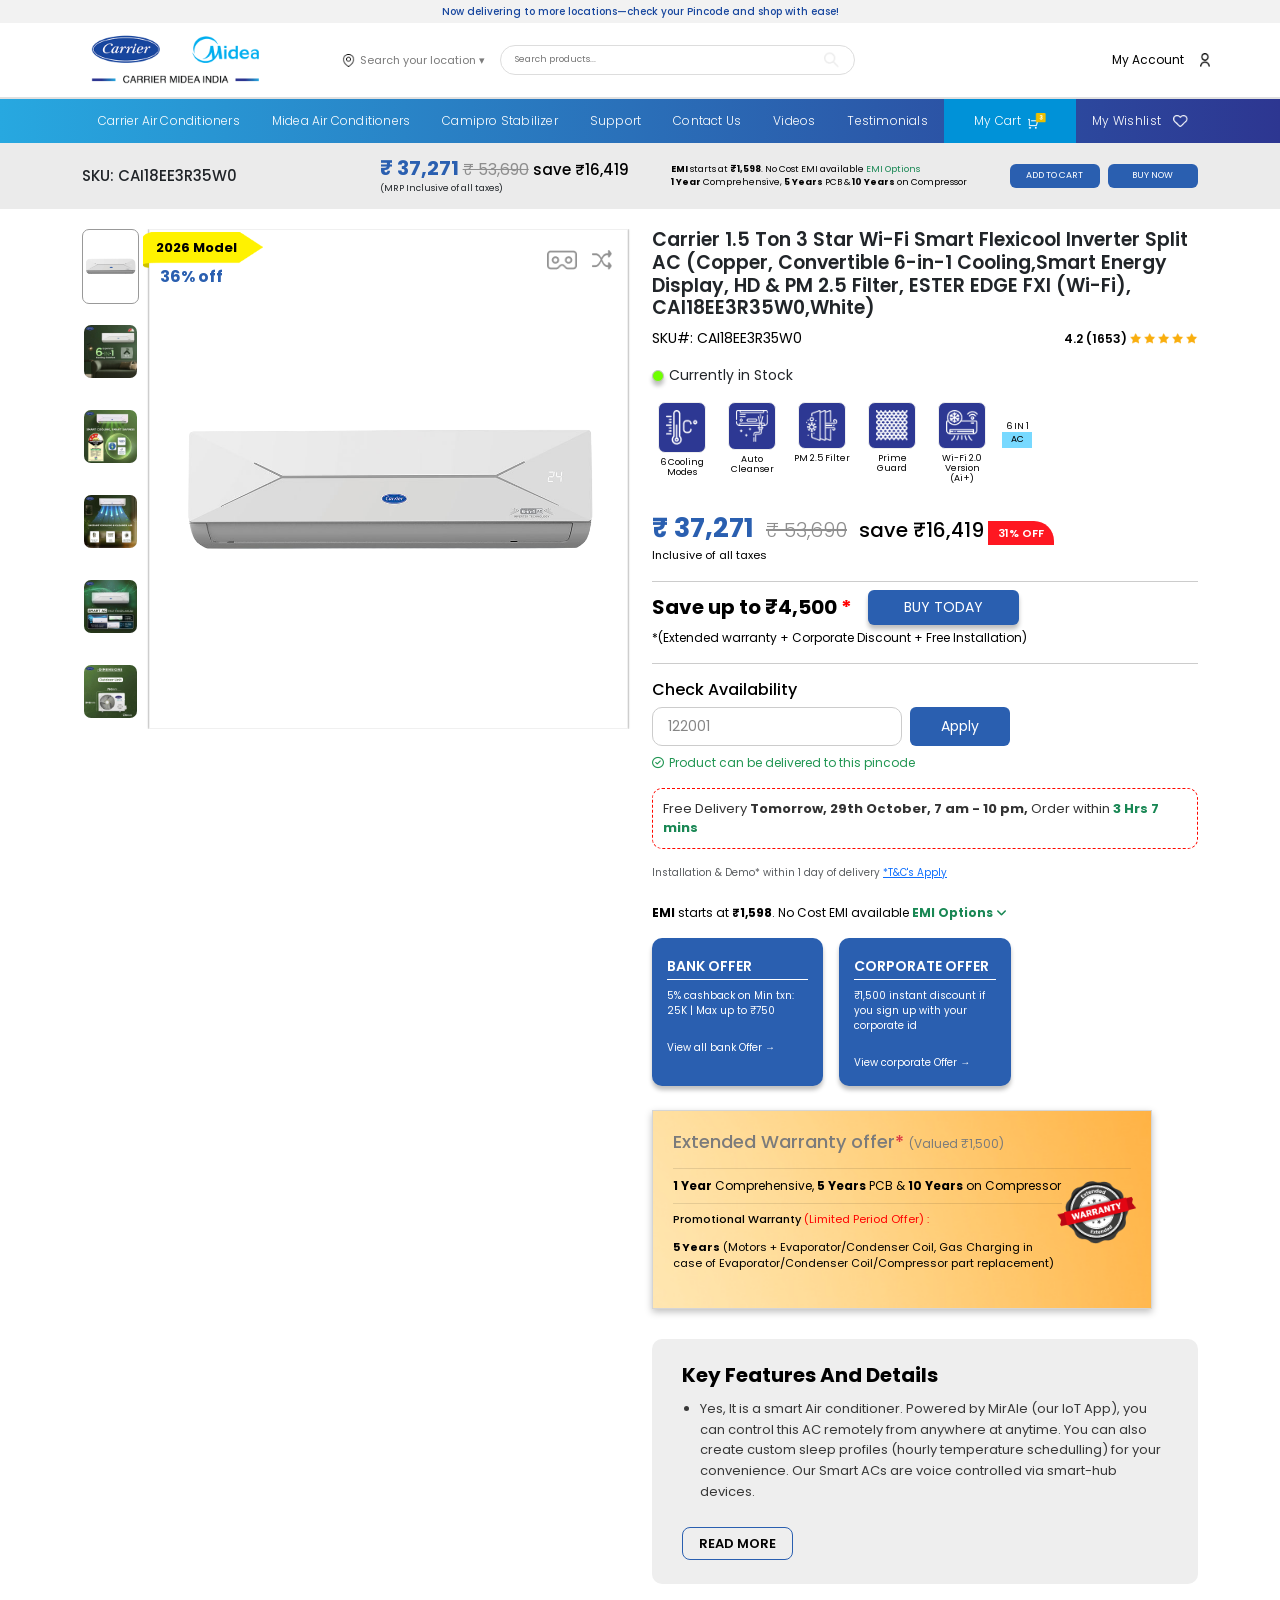
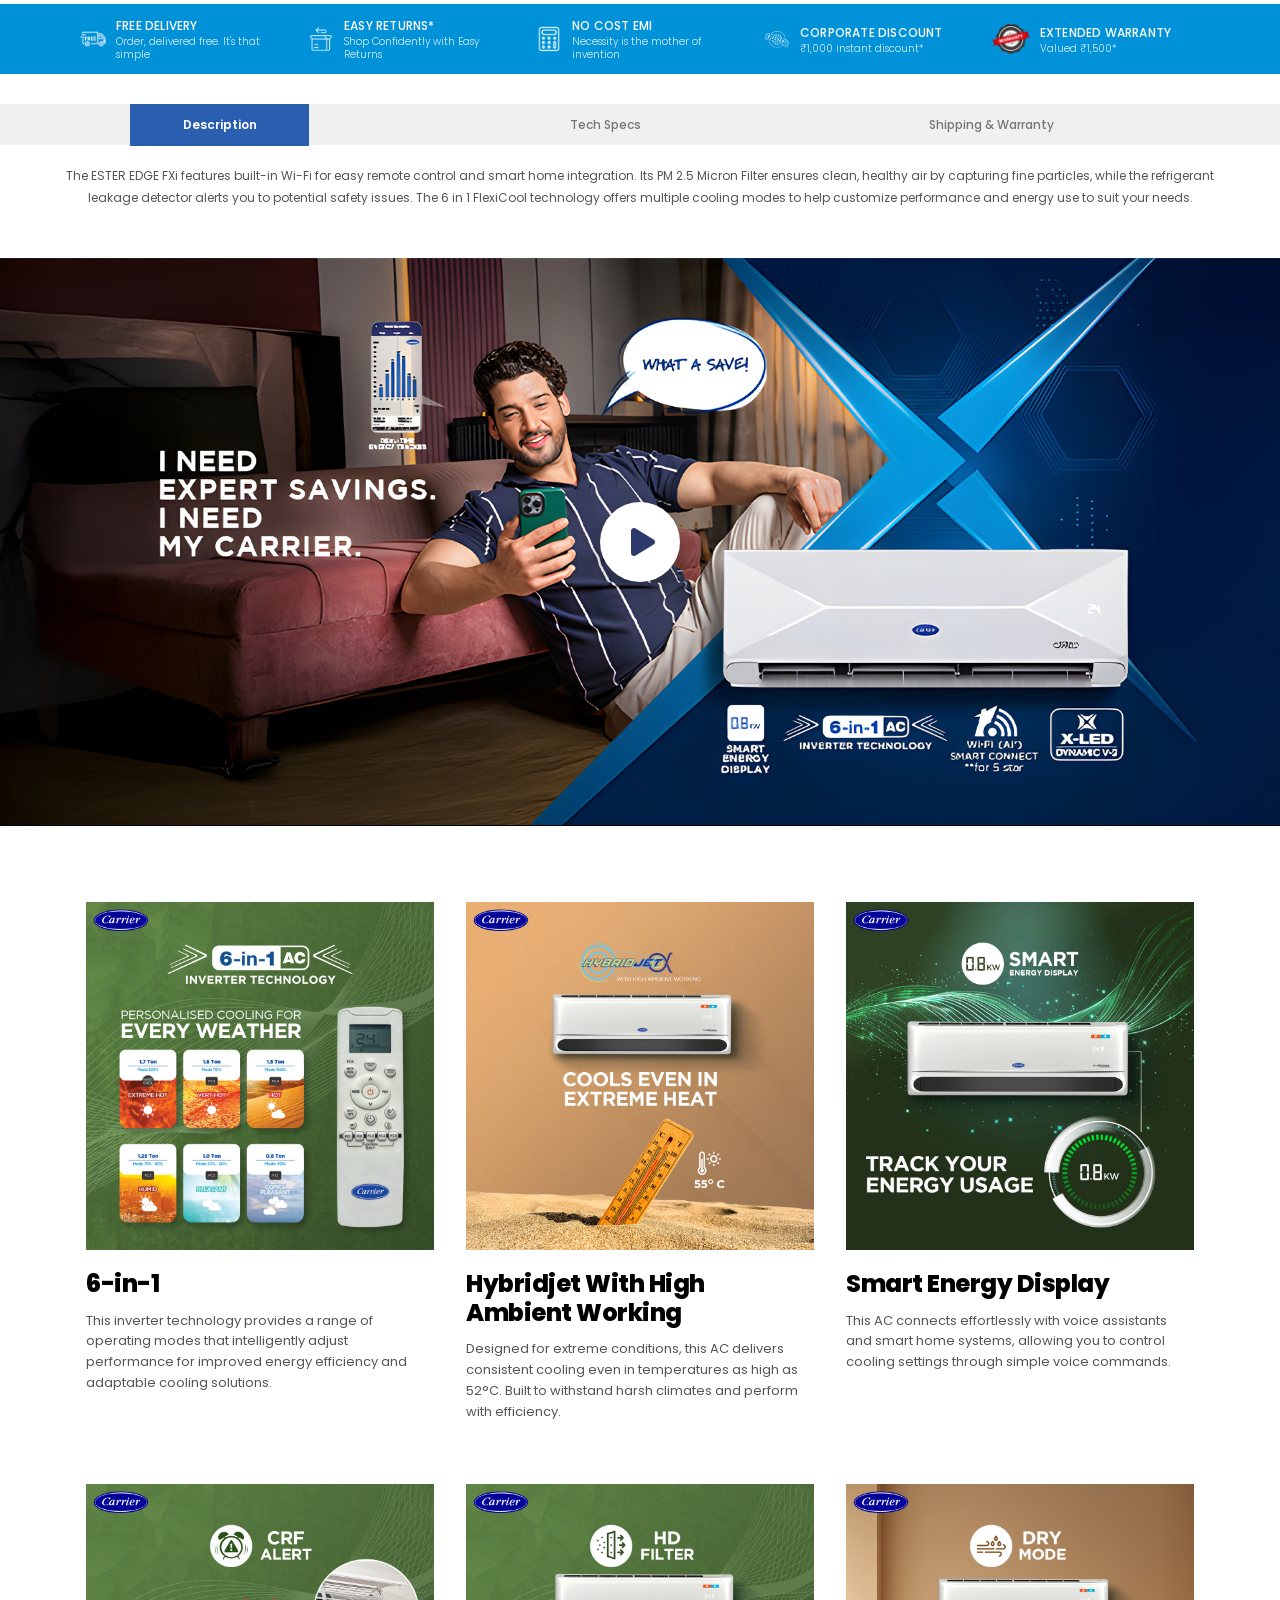
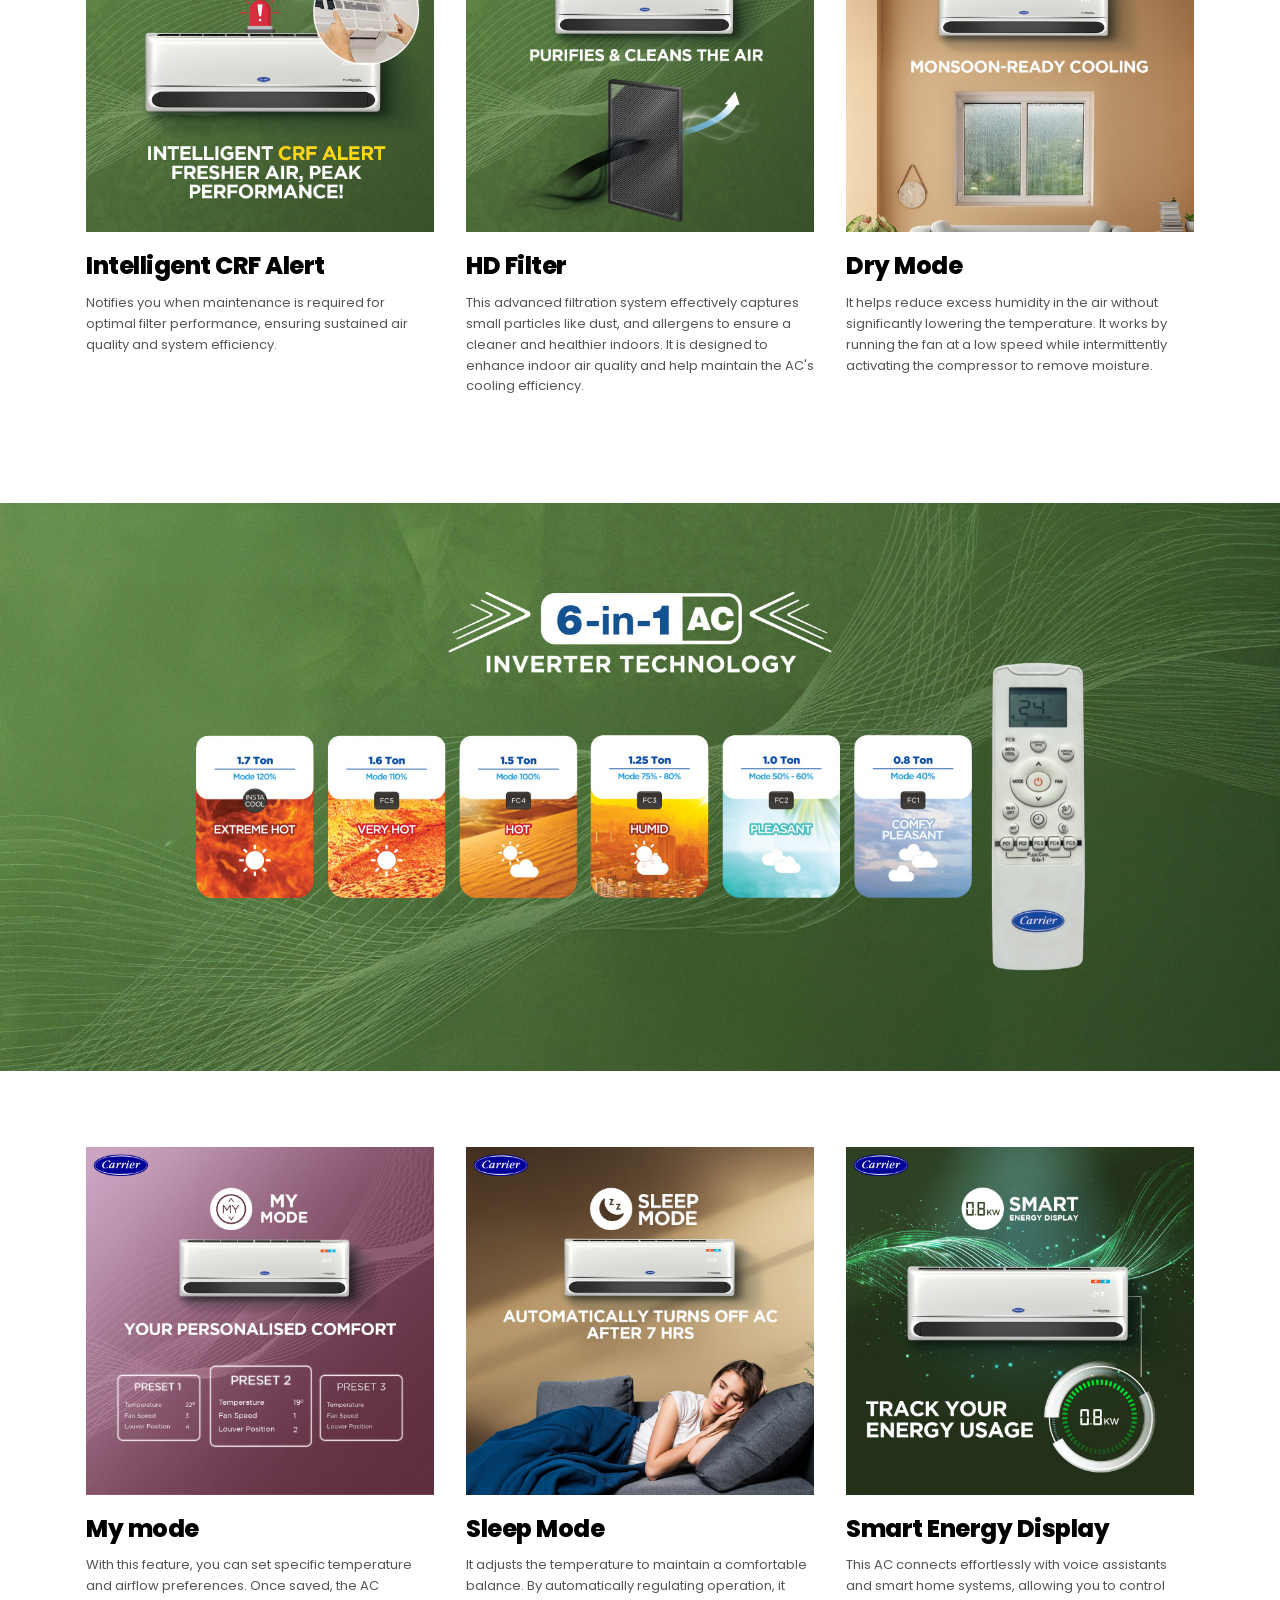
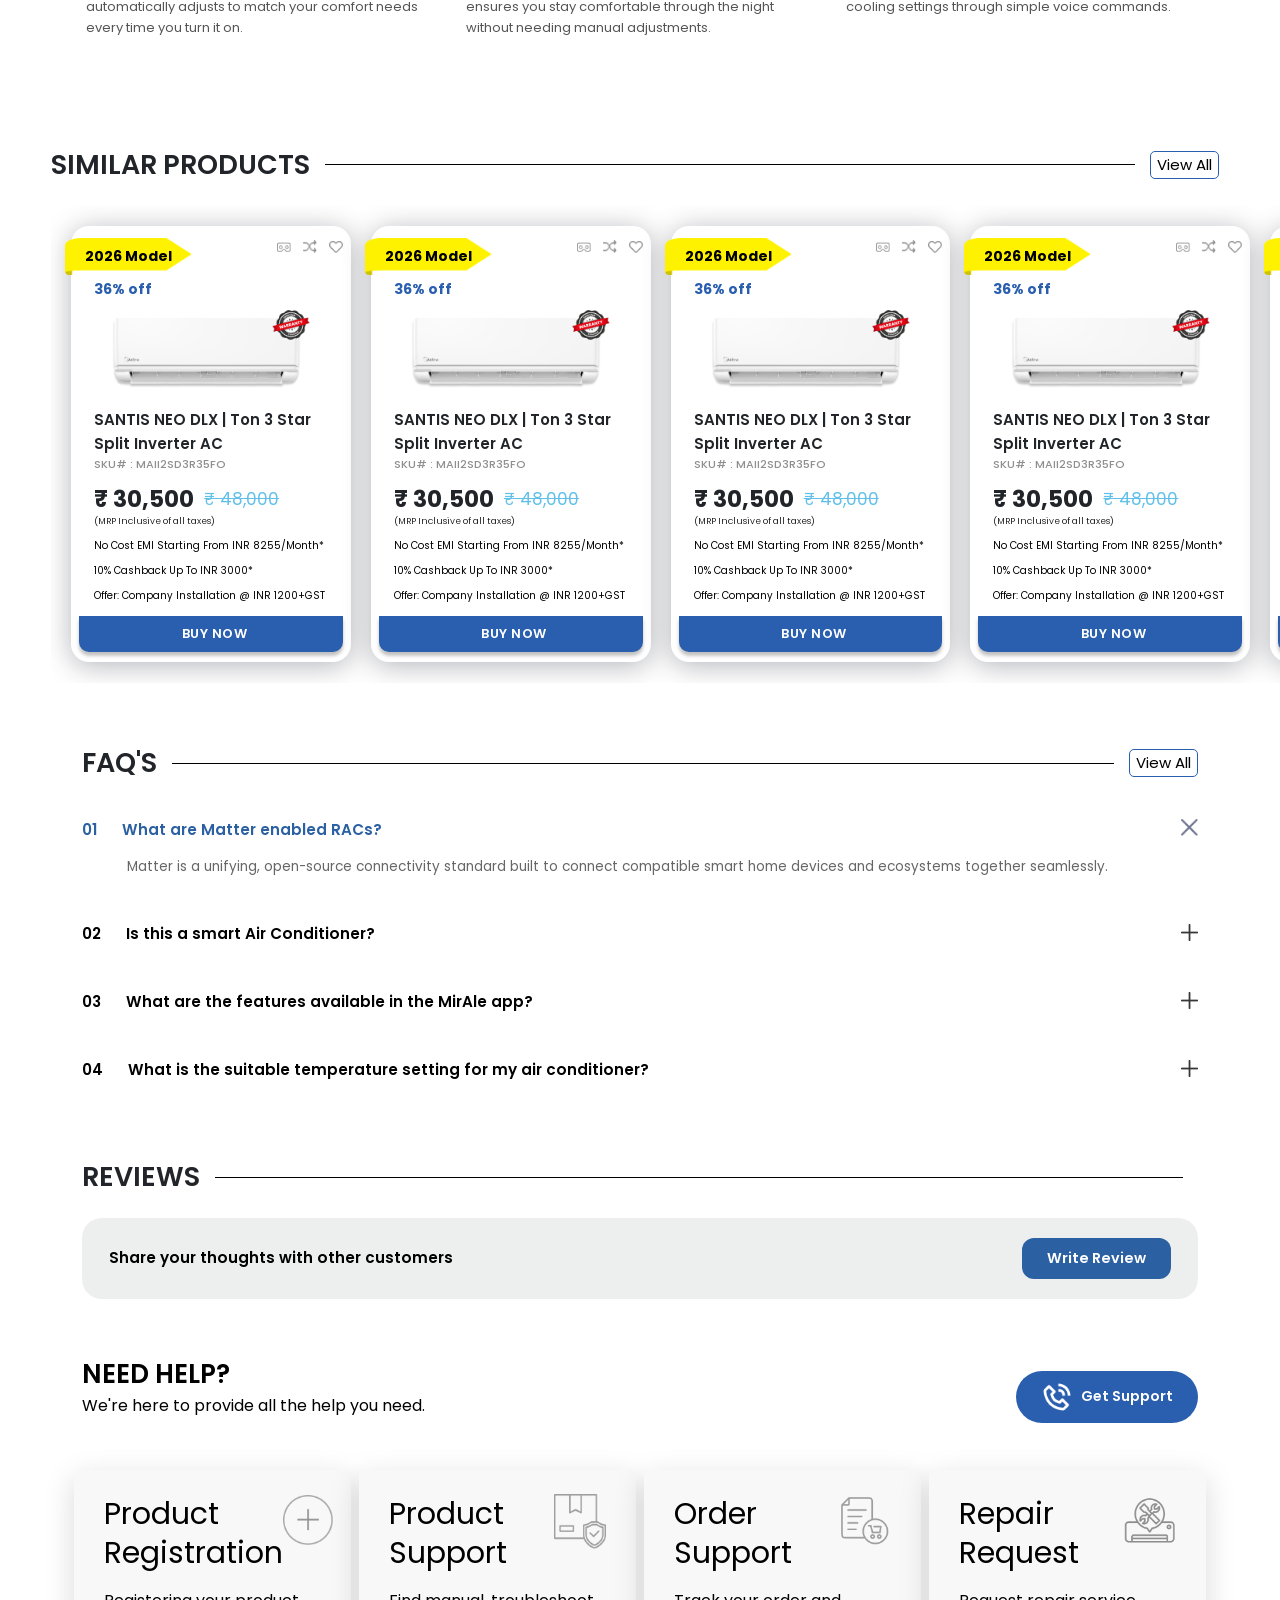
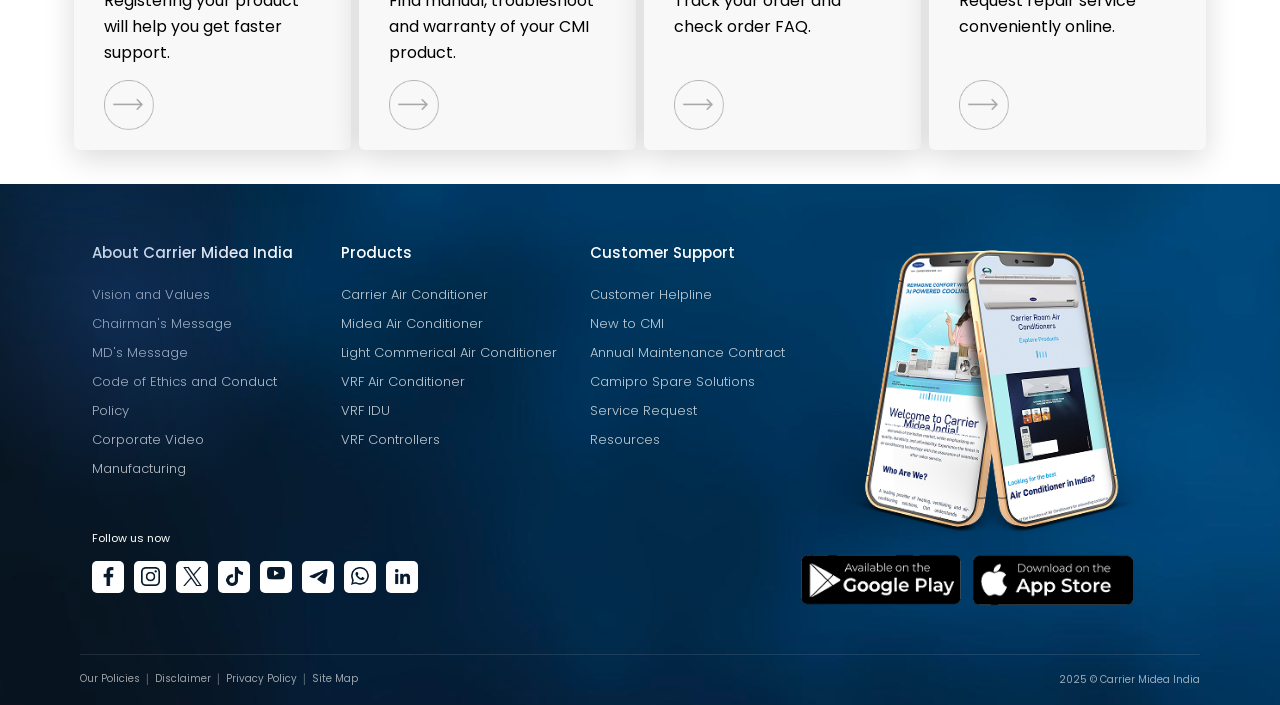
==== commit 41cdbae3: "add" ====
--- a/index.html
+++ b/index.html
@@ -81,10 +81,18 @@
 
             </div>
         </div>
-        <div class="location-btn d-md-none d-flex">
+        <!-- <div class="location-btn d-none d-md-flex">
                             <img src="./images/location.png" alt="location">
                             Search your location ▾
-                        </div>
+                        </div> -->
+    </div>
+
+     <div class="location-btn d-md-none d-flex">
+                            <img src="./images/location.png" alt="location">
+                            Search your location ▾
+                        </div>
+    <div class="hamburger d-md-none d-flex">
+        <p>Home > Air Conditioners > CAI12EE3R35W0 </p>
     </div>
 
     <!--MAIN NAV-->
@@ -138,7 +146,7 @@
     <div class="sticky-prod-header ">
         <div class="container d-flex justify-content-between align-items-center">
             <div class="add-text">
-              <!-- <p class="d-flex d-md-none" >Carrier 1.5 Ton 3 Star Wi-Fi Smart Flexicool Inverter Split AC</p> -->
+              <p class="d-flex d-md-none" >Carrier 1.5 Ton 3 Star Wi-Fi Smart Flexicool Inverter Split AC</p>
                 <p>SKU: CAI18EE3R35W0</p> 
                 <!-- <span class="">SKU: CAI18EE3R35W0</span> -->
             </div>
@@ -163,6 +171,16 @@
             </div>
         </div>
     </div> 
+
+    <div class="mobile-bar d-md-none d-flex">
+        <ul>
+            <li>features</li>
+            <li>specifications</li>
+            <li>FAQs</li>
+            <li>Reviews</li>
+            <li><button class="btn">Offers</button></li>
+        </ul>
+    </div>
 
     <!-- ==================================== Main section start ========================================= -->
     <main class="container swiper-section">
--- a/style.css
+++ b/style.css
@@ -1545,6 +1545,14 @@
         }
         
         @media (max-width:767px){
+       .mobile-bar ul{list-style: none; padding: 8px 10px; flex-direction: row; display: flex;align-items: center;gap: 10px; margin: unset;}
+    .mobile-bar li{font-size: 11px;}
+    .mobile-bar{background-color:#2D3893 ; color: #fff;}
+    .mobile-bar ul li .btn{background-color: #FFF200;color: #000;border: unset; border-radius: 4px; font-size: 11px; padding: 4px 10px;}
+          .top-header{position: sticky;top: 0;z-index: 999999999999999;}
+          .hamburger p{    margin-bottom: 0; font-size: 10px; margin-left: 10px; padding: 4px 0px;}
+          .sticky-prod-header .add-text p.d-flex{color: #000;}
+          .sticky-prod-header .add-text p{color: #4E4D4D;}
           .product-details .blue-offer-box{padding: 10px;}
           .product-details .product-title{font-size: 16px;}
           .deals-title{font-size: 20px;}
@@ -1552,14 +1560,14 @@
           .product-details .pin-code input{width: 180px;}
           main.swiper-section{padding-top: 0px;}
           .swiper-section .ribbon-yellow{top: 8px;}
-          .sticky-prod-header .add-text{padding-bottom: 5px;}
+          .sticky-prod-header .add-text{padding-bottom: 5px; padding-right: unset;}
           .sticky-prod-header .price-content{padding-bottom: 8px;}
-          .sticky-prod-header .btn-small{border: 1px solid #fff;}
+          .sticky-prod-header .btn-small{  box-shadow: 0px 4px 15px 0px #00000040;}
           .sticky-prod-header .price-content .save-price{display: none;}
-          .sticky-prod-header .price-content .cut-price{color: #D0D0D0;}
-          .sticky-prod-header .price-content .price{color: #fff;}
+          .sticky-prod-header .price-content .cut-price{color: #4E4D4D;}
+          .sticky-prod-header .price-content .price{color: #2A5FB0;}
           .sticky-prod-header .emi-line{display: none;}
-          .sticky-prod-header {background-color: #2A5FB0; color: #fff;}
+          .sticky-prod-header {background-color: #EBEBEB; color: #000;}
           .sticky-prod-header .container{    display: flex !important;
     flex-direction: column;
     align-items: flex-start !important;
@@ -1786,10 +1794,9 @@
   .location-btn {
     order: 5;
     width: 100%;
-    font-size: 8px;color:#7C7C7C;
-    margin-top: 6px;bottom: 0;left: 0; margin-left: -10px;
+    font-size: 8px;color:#7C7C7C; bottom: 0;left: 0; 
         right: 0;
-        background: #F2F2F2; padding: 3px 12px;top: auto;
+        background: #F2F2F2; padding: 6px 12px;top: auto;
   }.location-btn img {
     width: 11px;
     height: auto;
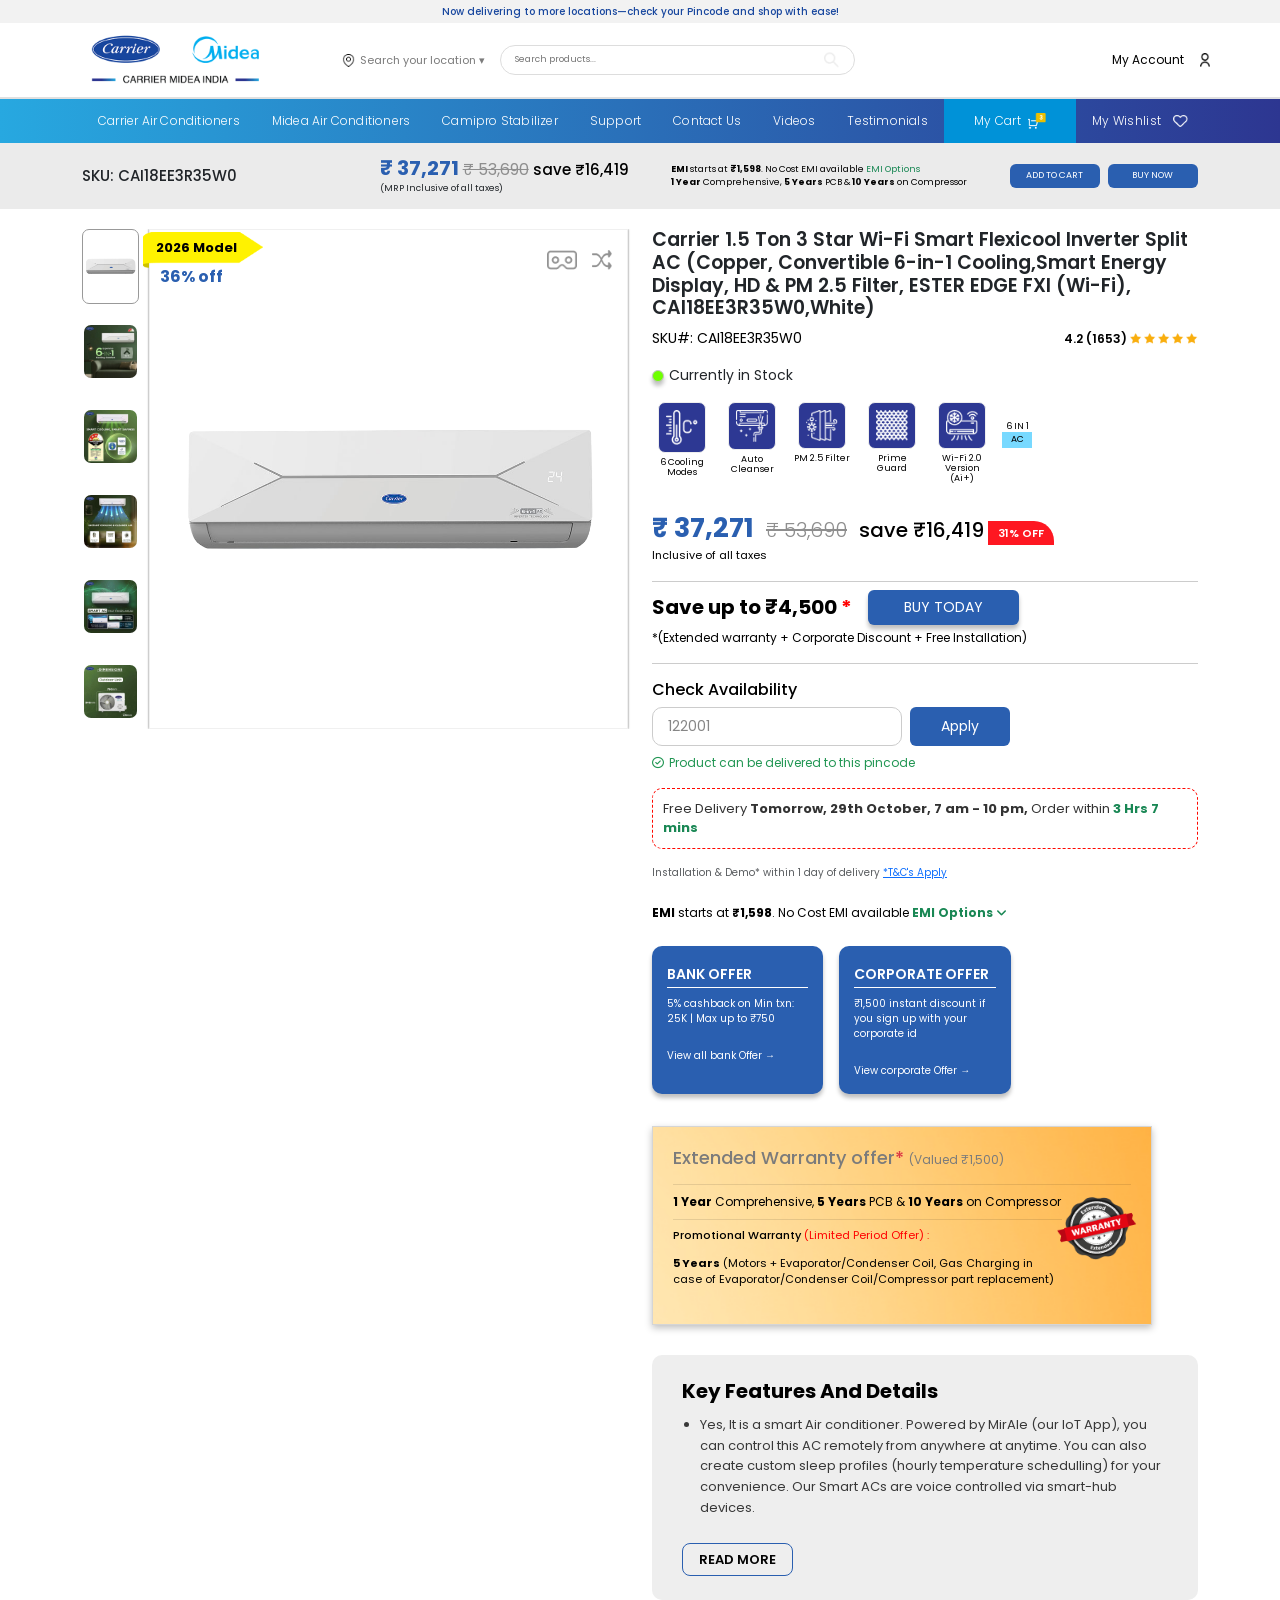
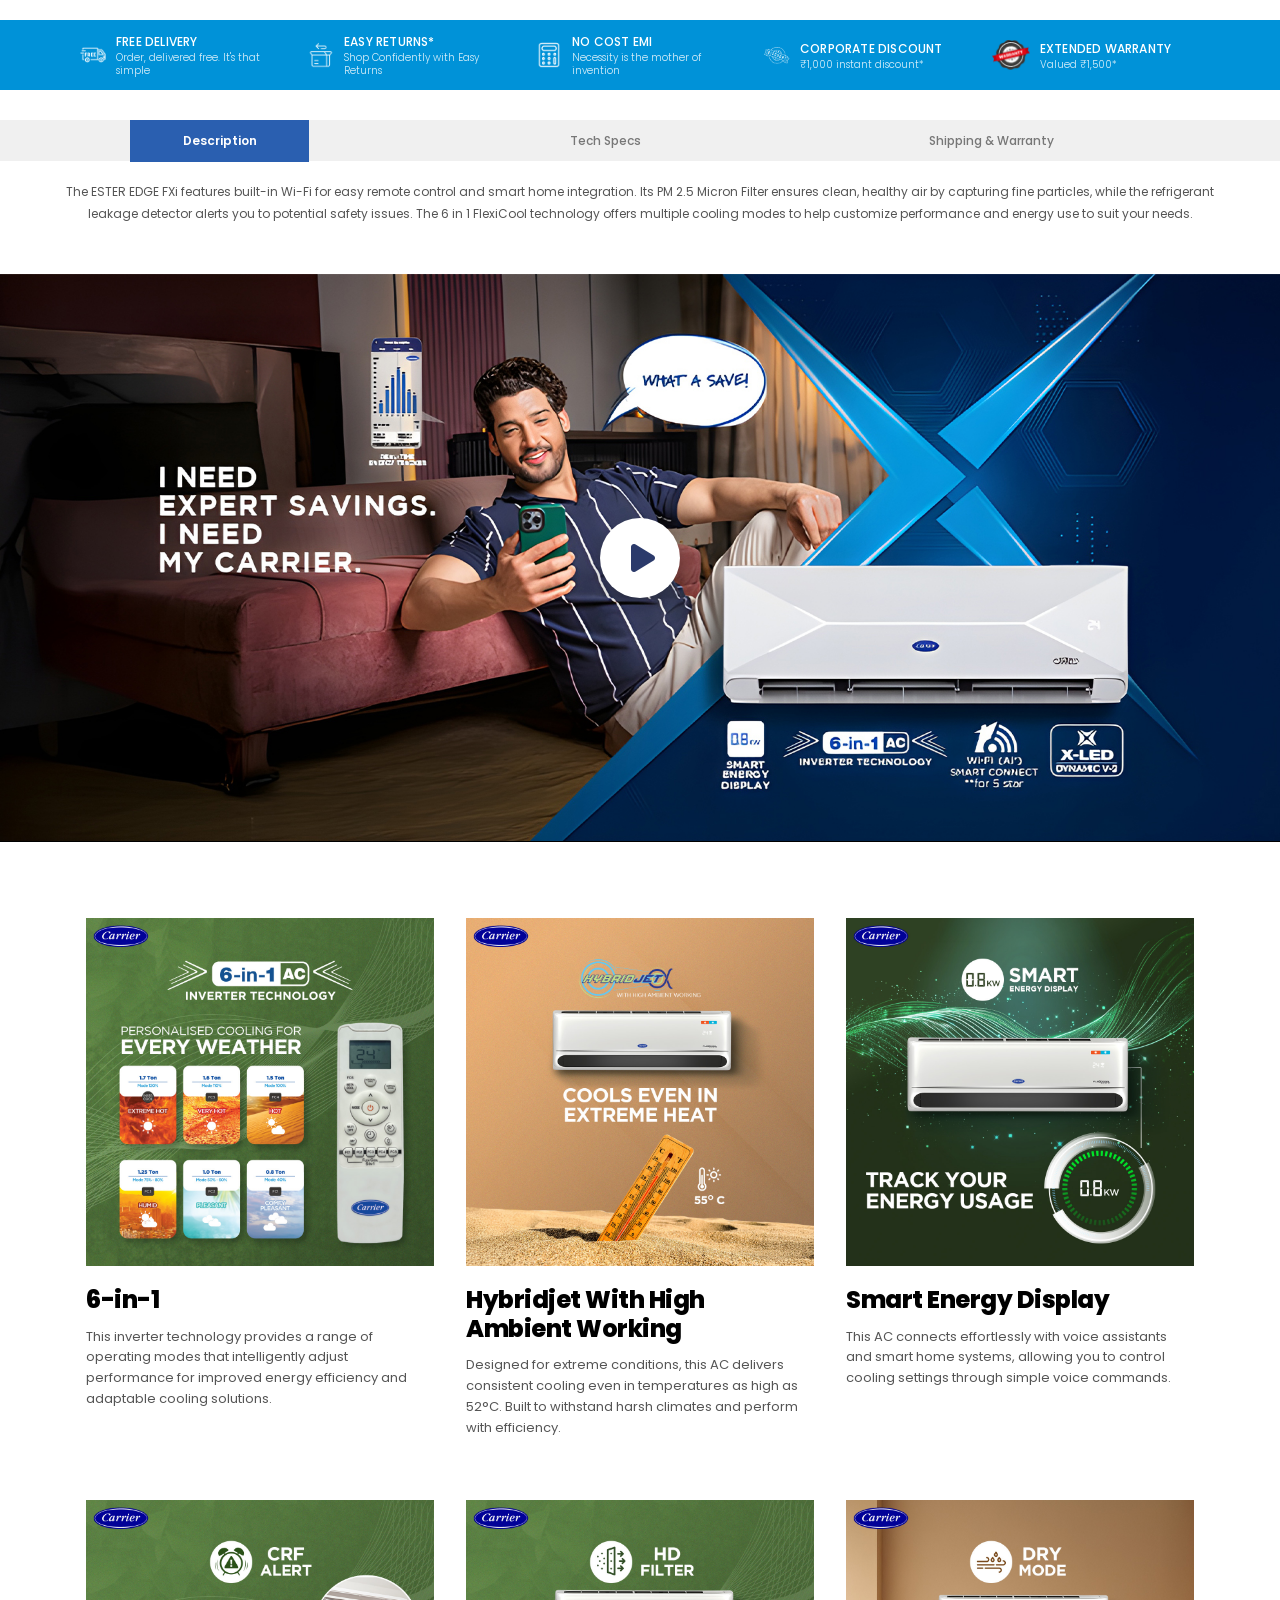
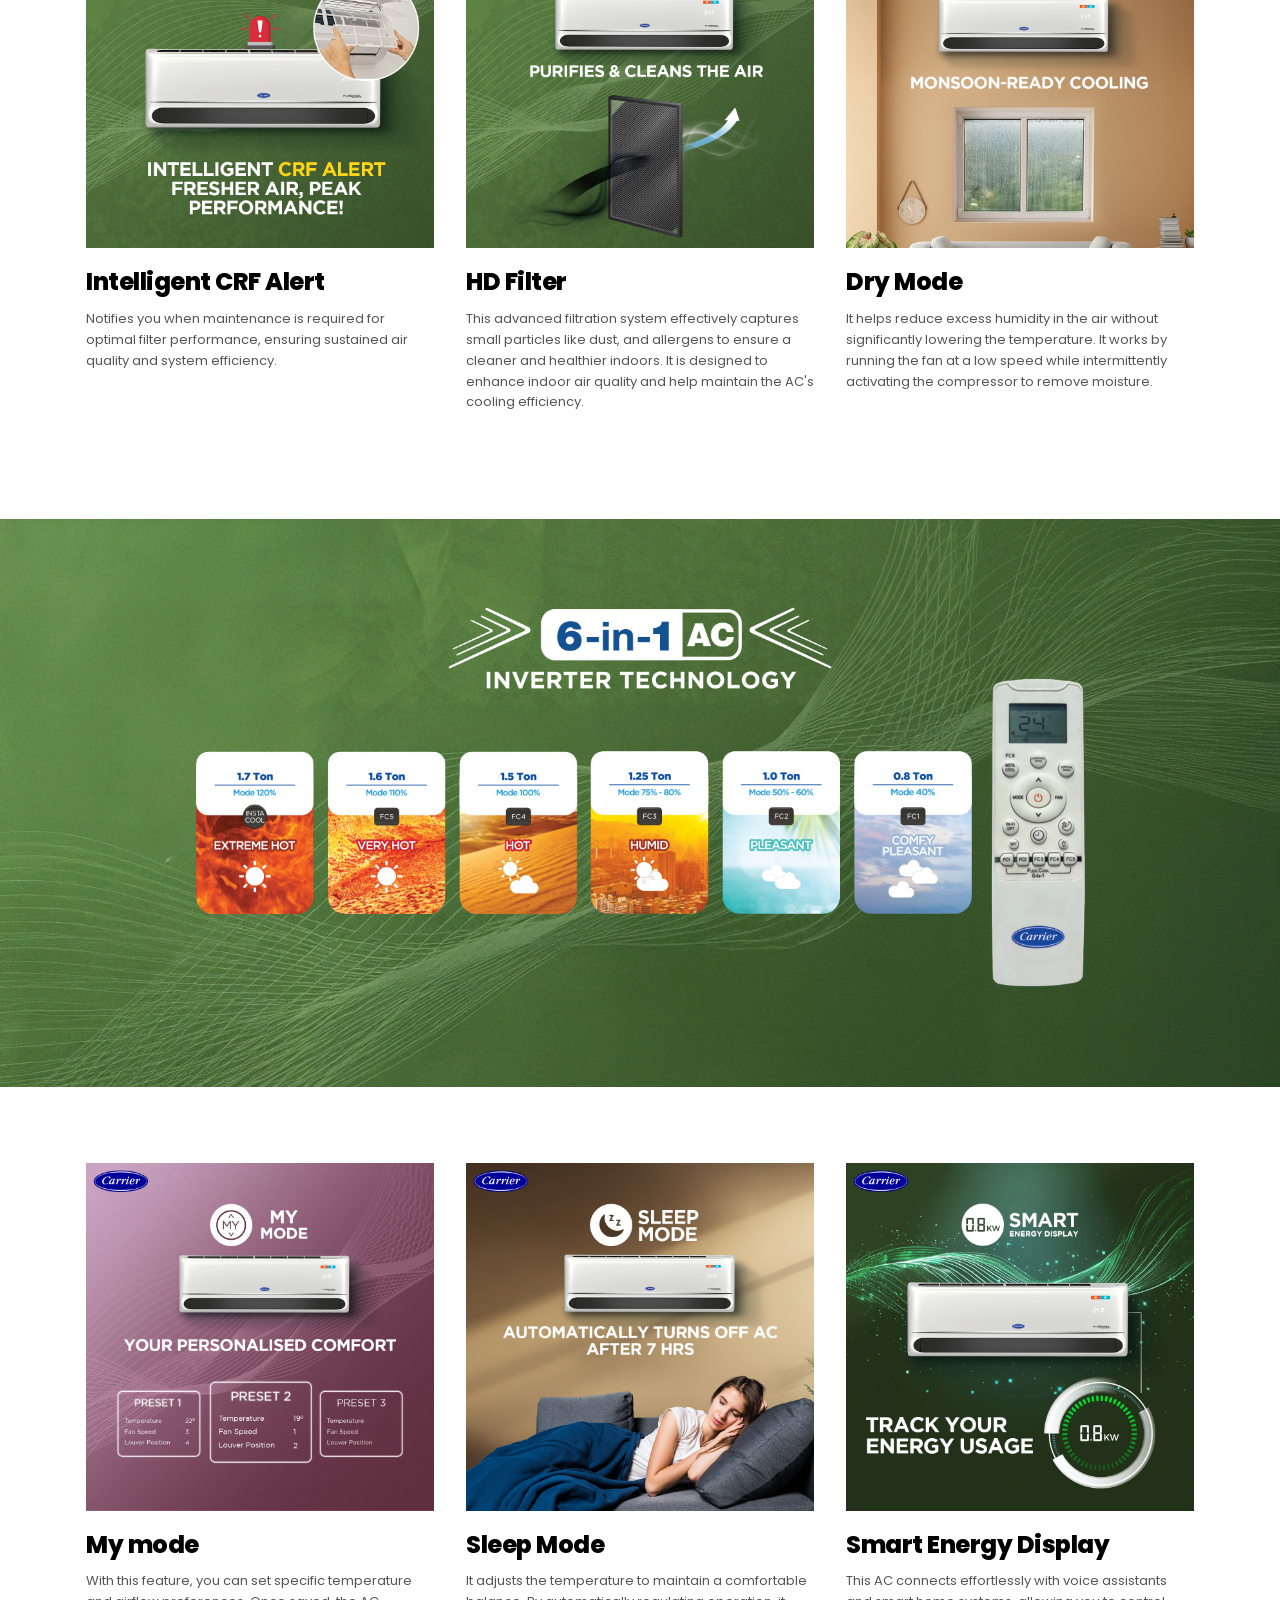
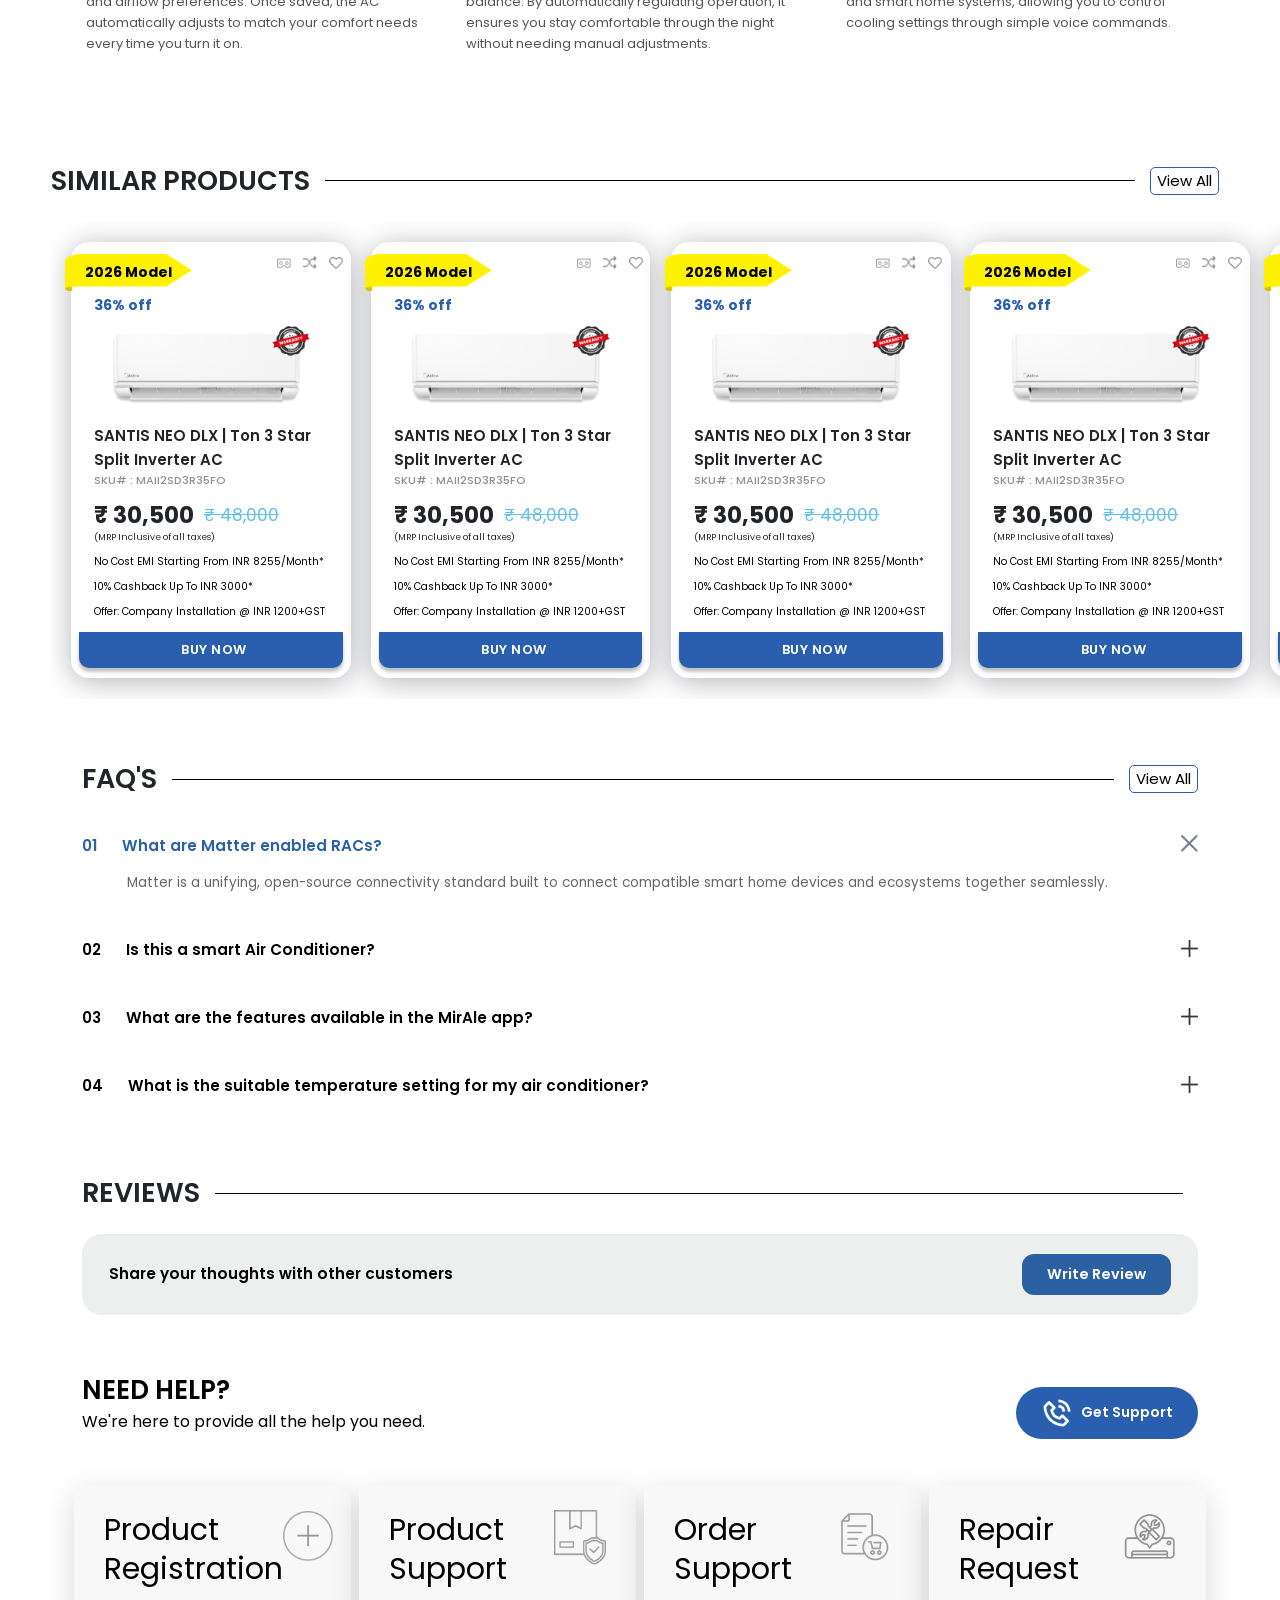
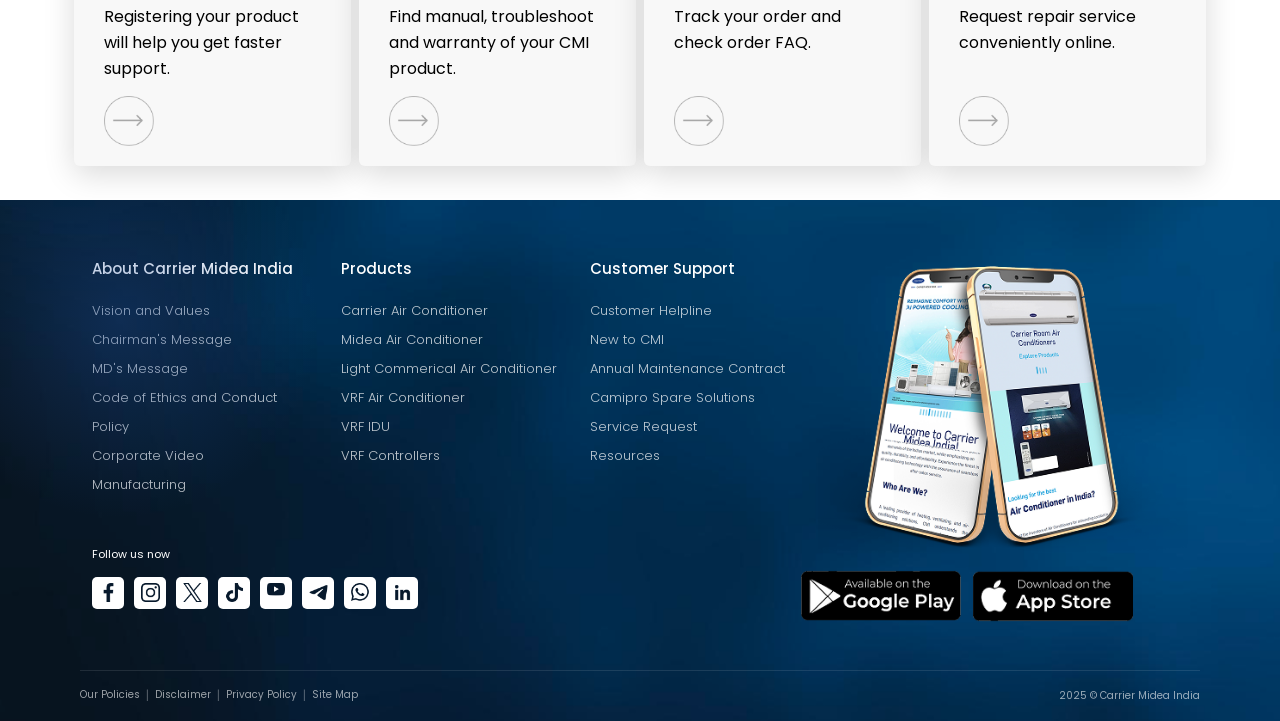
==== commit ceb69983: "add" ====
--- a/index.html
+++ b/index.html
@@ -92,7 +92,7 @@
                             Search your location ▾
                         </div>
     <div class="hamburger d-md-none d-flex">
-        <p>Home > Air Conditioners > CAI12EE3R35W0 </p>
+        <p>Home  >  Air Conditioners  >  CAI12EE3R35W0 </p>
     </div>
 
     <!--MAIN NAV-->
@@ -233,7 +233,10 @@
                 
                 <div class="d-flex justify-content-between align-items-center mb-3">
                     <span class="product-code">SKU#: CAI18EE3R35W0</span>
-                    <div class="product-rating">
+
+                    
+
+                    <div class="product-rating d-md-flex d-none">
                         <span class="rating-number">4.2 (1653)</span>
                         <span class="star-rating">
                             <img src="./images/star.png" alt="">
@@ -245,9 +248,30 @@
                     </div>
                 </div>
 
+                <!-- mobile -->
+                     <div class="main-price d-md-none d-block m-mobile">
+                    <span class=" product-price">₹ 37,271</span>
+                    <span class="text-decoration-line-through cut-price mx-2">MRP: ₹ 53,690</span>
+                    <span class="save-price">save ₹16,419</span>
+                    <span class="offer-price pb-1">31% OFF</span>
+                    <div class="tax" >(Inclusive of all taxes)</div>
+                </div>
+                    <!-- ====== --> 
+                <div class="m-mobile-rating">                     
+                 <div class="product-rating d-md-none d-flex m-mobile">
+                        <span class="rating-number">4.2 (1653)</span>
+                        <span class="star-rating">
+                            <img src="./images/star.png" alt="">
+                            <img src="./images/star.png" alt="">
+                            <img src="./images/star.png" alt="">
+                            <img src="./images/star.png" alt="">
+                            <img src="./images/star.png" alt="">
+                        </span>
+                    </div>
                 <div class="stock-check  mb-3"><span class="green-dot"></span> Currently in Stock</div>
-
-                <div class="d-flex mb-4 ">
+                </div>
+
+                <div class="d-flex mb-4 mobile-design">
                     <div class="feature-icon-box"><img src="./images/product-details-1.png" alt="Icon"><br>6 Cooling Modes</div>
                     <div class="feature-icon-box"><img src="./images/product-details-2.png" alt="Icon"><br>Auto Cleanser</div>
                     <div class="feature-icon-box"><img src="./images/product-details-3.png" alt="Icon"><br>PM 2.5 Filter</div>
@@ -256,7 +280,15 @@
                     <div class="feature-icon-box six-in-one"> 6 IN 1 <span> AC</span> </div>
                 </div>
 
-                <div class="main-price ">
+                <div class="features-card d-md-none d-block m-mobile">
+                    <h3 class="features-title">Key Features And Details</h3>
+                    <ul class="features-list">
+                         <li>Yes, It is a smart Air conditioner. Powered by MirAle (our IoT App), you can control this AC remotely from anywhere at anytime. You can also create custom sleep profiles (hourly temperature schedulling) for your convenience. Our Smart ACs are voice controlled via smart-hub devices.</li>
+                    </ul>
+                    <button class="read-more-btn">READ MORE</button>
+                </div>
+
+                <div class="main-price d-none d-md-block">
                     <span class=" product-price">₹ 37,271</span>
                     <span class="text-decoration-line-through cut-price mx-2">₹ 53,690</span>
                     <span class="save-price">save ₹16,419</span>
@@ -264,7 +296,7 @@
                     <div class="tax" >Inclusive of all taxes</div>
                 </div>
 
-                <div class="d-flex flex-wrap align-items-center mb-1 gap-3 pt-2 product-save">
+                <div class="d-flex   align-items-center mb-1 gap-3 pt-2 product-save">
                     <h5 class="save-text m-0">Save up to ₹4,500 <span>*</span> </h5>
                     <button class="btn save-btn ">BUY TODAY</button>
                 </div>
@@ -287,14 +319,14 @@
                 </div>
 
                 <div class="row g-3 mb-4">
-                    <div class="col-md-4 col-6">
+                    <div class="col-md-4 col-6 p-1 p-md-2">
                         <div class="blue-offer-box">
                             <h6 class="bank-offer pb-1 mb-2">BANK OFFER</h6>
                             <p >5% cashback on Min txn: 25K | Max up to ₹750</p>
                             <a href="#" class="text-white  ">View all bank Offer →</a>
                         </div>
                     </div>
-                    <div class="col-md-4 col-6">
+                    <div class="col-md-4 col-6 p-1 p-md-2">
                         <div class="blue-offer-box">
                             <h6 class="bank-offer pb-1 mb-2">CORPORATE OFFER</h6>
                             <p >₹1,500 instant discount if you sign up with your corporate id</p>
@@ -315,7 +347,7 @@
                     <img src="./images/warrenty.png" class="position-absolute" style="right: 14px; bottom: 20px; border-radius: 50%; top: 70px; width: 80px; z-index: 1;" alt="Warranty Seal">
                 </div>
 
-                <div class="features-card">
+                <div class="features-card  d-md-block d-none">
                     <h3 class="features-title">Key Features And Details</h3>
                     <ul class="features-list">
                          <li>Yes, It is a smart Air conditioner. Powered by MirAle (our IoT App), you can control this AC remotely from anywhere at anytime. You can also create custom sleep profiles (hourly temperature schedulling) for your convenience. Our Smart ACs are voice controlled via smart-hub devices.</li>
@@ -1005,15 +1037,24 @@
                 <h2 class="section-title">REVIEWS</h2>
                 <div class="header-line"></div>
                 </div> -->
-                <div class="deals-header">
+                <div class="deals-header d-md-flex d-none">
             <div class="deals-title">REVIEWS</div>
             <div class="deals-line"></div> 
           </div>
 
-            <div class="review-box">
-                <div class="review-box-text">
-                    Share your thoughts with other customers
-                </div>
+          <!-- Mobile -->
+           <div class="deals-header d-md-none d-flex m-mobile">
+            <div>
+            <div class="deals-title">REVIEWS</div>
+            <div class="review-box-text">Share your thoughts with other customers</div>
+            </div>
+            <!-- <div class="deals-line"></div>  -->
+            <button class="btn-write-review">Write Review</button>
+          </div>
+          <!-- ======= -->
+
+            <div class="review-box d-md-flex d-none">
+                <div class="review-box-text">Share your thoughts with other customers</div>
                 <button class="btn-write-review">Write Review</button>
             </div>
 
--- a/style.css
+++ b/style.css
@@ -1544,20 +1544,56 @@
             .sticky-left-col{position: relative;}
         }
         
-        @media (max-width:767px){
+        @media (max-width:767px){ 
+          .reviews-section{margin-top: 20px; border-bottom: 1px solid #ccc;}
+          .review-box-text{font-size: 11px; font-weight: 400; }
+          .btn-write-review{width: 140px; font-size: 12px; padding: 7px 15px; border-radius: 10px;}
+          .faq-accordion .accordion-body{font-size: 11px;}
+          .faq-accordion .accordion-button{font-size: 13px;}
+          .feature-card p{font-size: 12px;}
+          .feature-card, .feature-card img{margin-bottom: 10px;}
+          .feature-card h4{font-size: 18px; font-weight: 600;}
+          .custom-play-btn{height: 50px; width: 50px; font-size: 20px;}
+          .tab-section .custom-tab-content{padding: 10px 10px; text-align: left;}
+          .tab-section .custom-tabs .nav-link{font-weight: 400;padding: 10px 5px;}
+          .product-details .gold-warranty-box .years-text{font-size: 10px;}
+          .product-details .gold-warranty-box h5{font-size: 15px;}
+          .product-details .text-muted.small{margin-bottom: 10px !important;font-size: 10px; border-bottom: 1px solid #ccc; padding-bottom: 10px;}
+          .product-details .dotted-box{font-size: 12px; border-radius: 8px;}
+          .product-details .pin-text{font-size: 14px;}
+          .product-details .pin-code .btn-check-avail {padding: 3px 30px;}
+          .product-details .warrenty-line{font-size: 10px;}
+          .product-details .product-save .save-text{font-size: 15px;}
+          .product-details .product-save .save-btn{font-size: 12px; padding: 6px 25px;}
+          .product-details .features-card .features-list{margin: 0 0 10px 0;}
+          .product-details .features-card .read-more-btn{padding: 5px 15px; font-size: 11px;}
+          .product-details .features-card .features-list li{font-size: 12px;}
+          .product-details .features-card .features-title{font-size: 16px;}
+          .product-details .features-card{margin-bottom: 0px; margin-top: 10px; padding: 20px;}
+          .product-details .mobile-design{margin-bottom: 0 !important; padding-bottom: 10px;border-bottom: 1px solid #ccc;}
+          .product-details .main-price{border-bottom: unset; padding-bottom: 8px;}
+          .product-details .stock-check{margin-bottom: 0 !important;}
+          .m-mobile-rating { display: flex; align-items: center; gap: 10px; margin-bottom: 10px !important;}
+          .product-details .save-price{font-size: 14px;}
+          .product-details .cut-price{font-size: 16px;}
+          .product-details .product-price{font-size: 24px;}
+          .product-details .tax{font-size: 9px;}
+          .product-details .m-mobile .offer-price{display: none;}
+          .main-image-container .image-icons .vr-img2{width: 15px;}
+          .main-image-container .image-icons .vr-img{width: 20px;}
        .mobile-bar ul{list-style: none; padding: 8px 10px; flex-direction: row; display: flex;align-items: center;gap: 10px; margin: unset;}
     .mobile-bar li{font-size: 11px;}
     .mobile-bar{background-color:#2D3893 ; color: #fff;}
-    .mobile-bar ul li .btn{background-color: #FFF200;color: #000;border: unset; border-radius: 4px; font-size: 11px; padding: 4px 10px;}
+    .mobile-bar ul li .btn{background-color: #FFF200;color: #000;border: unset; border-radius: 7px; font-size: 11px; padding: 3px 15px;}
           .top-header{position: sticky;top: 0;z-index: 999999999999999;}
           .hamburger p{    margin-bottom: 0; font-size: 10px; margin-left: 10px; padding: 4px 0px;}
-          .sticky-prod-header .add-text p.d-flex{color: #000;}
-          .sticky-prod-header .add-text p{color: #4E4D4D;}
-          .product-details .blue-offer-box{padding: 10px;}
-          .product-details .product-title{font-size: 16px;}
-          .deals-title{font-size: 20px;}
+          .sticky-prod-header .add-text p.d-flex{color: #000; font-size: 14px;}
+          .sticky-prod-header .add-text p{color: #4E4D4D; font-size: 12px;}
+          .product-details .blue-offer-box{padding: 10px; display: flex; flex-direction: column; justify-content: space-evenly;}
+          .product-details .product-title{font-size: 15px;}
+          .deals-title{font-size: 17px; color: #000;}
           .card-title{font-size: 21px;}
-          .product-details .pin-code input{width: 180px;}
+          .product-details .pin-code input{width: 180px; padding: 3px 15px; font-size: 12px;}
           main.swiper-section{padding-top: 0px;}
           .swiper-section .ribbon-yellow{top: 8px;}
           .sticky-prod-header .add-text{padding-bottom: 5px; padding-right: unset;}
@@ -1577,7 +1613,7 @@
           .swiper-section .thumb-swiper-container{    height: auto;
     width: 100%;
      margin-right: 0px; padding-top: 10px; padding-bottom: 10px;}
-          .features-card-section{padding: 30px 0;}
+          .features-card-section{padding: 10px 0;}
           section{padding-top: 30px; padding-bottom: 30px;}
             .sticky-left-col{position: relative;}
             .product-details .gold-warranty-box{width: 100%;}
@@ -1757,7 +1793,7 @@
   .testimonial {
     padding: 30px 0px 10px !important;
 }
-.help-section{padding-bottom: 30px;padding-top: 30px;}
+.help-section{padding-bottom: 30px;padding-top: 0px;}
 #footerAccordion .accordion-body ul li{margin-bottom: 5px;}
 #footerAccordion .accordion-body{padding: 20px 0 0;}
 .app_icon img{width: 100px;
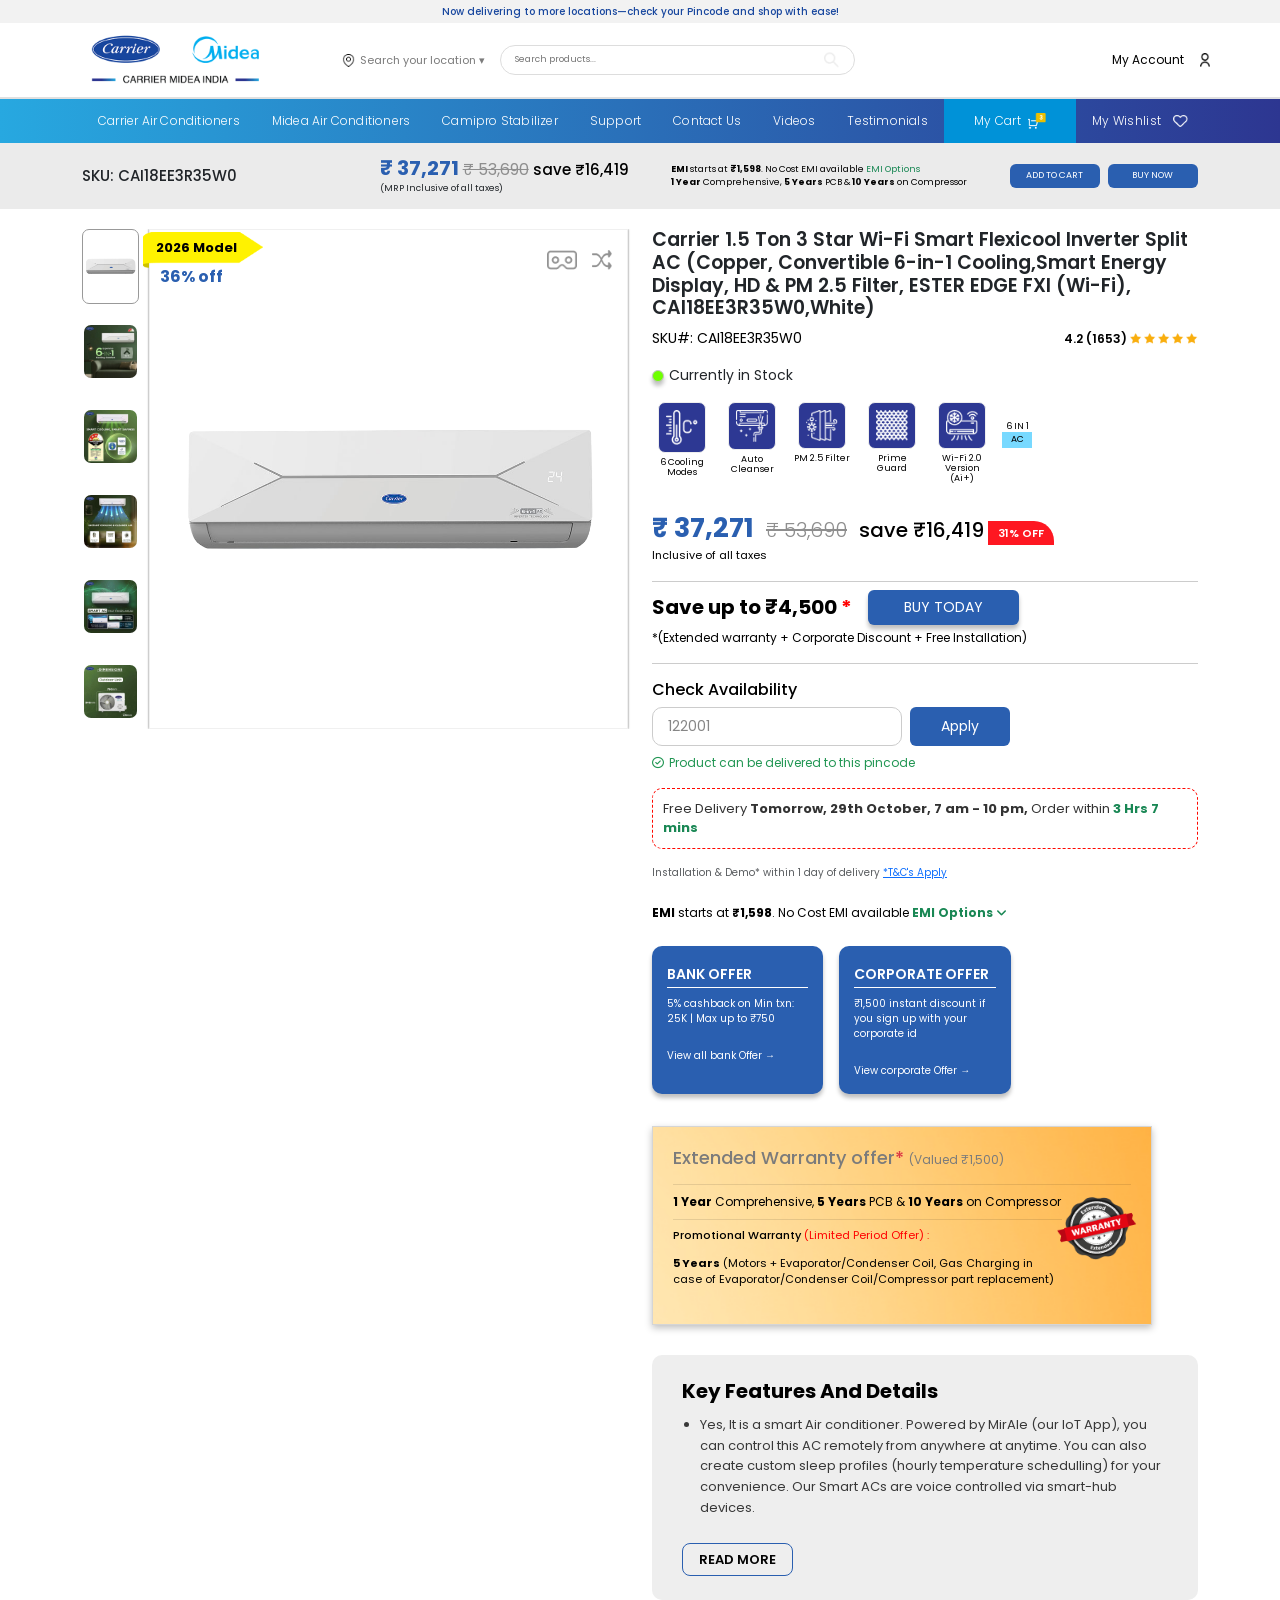
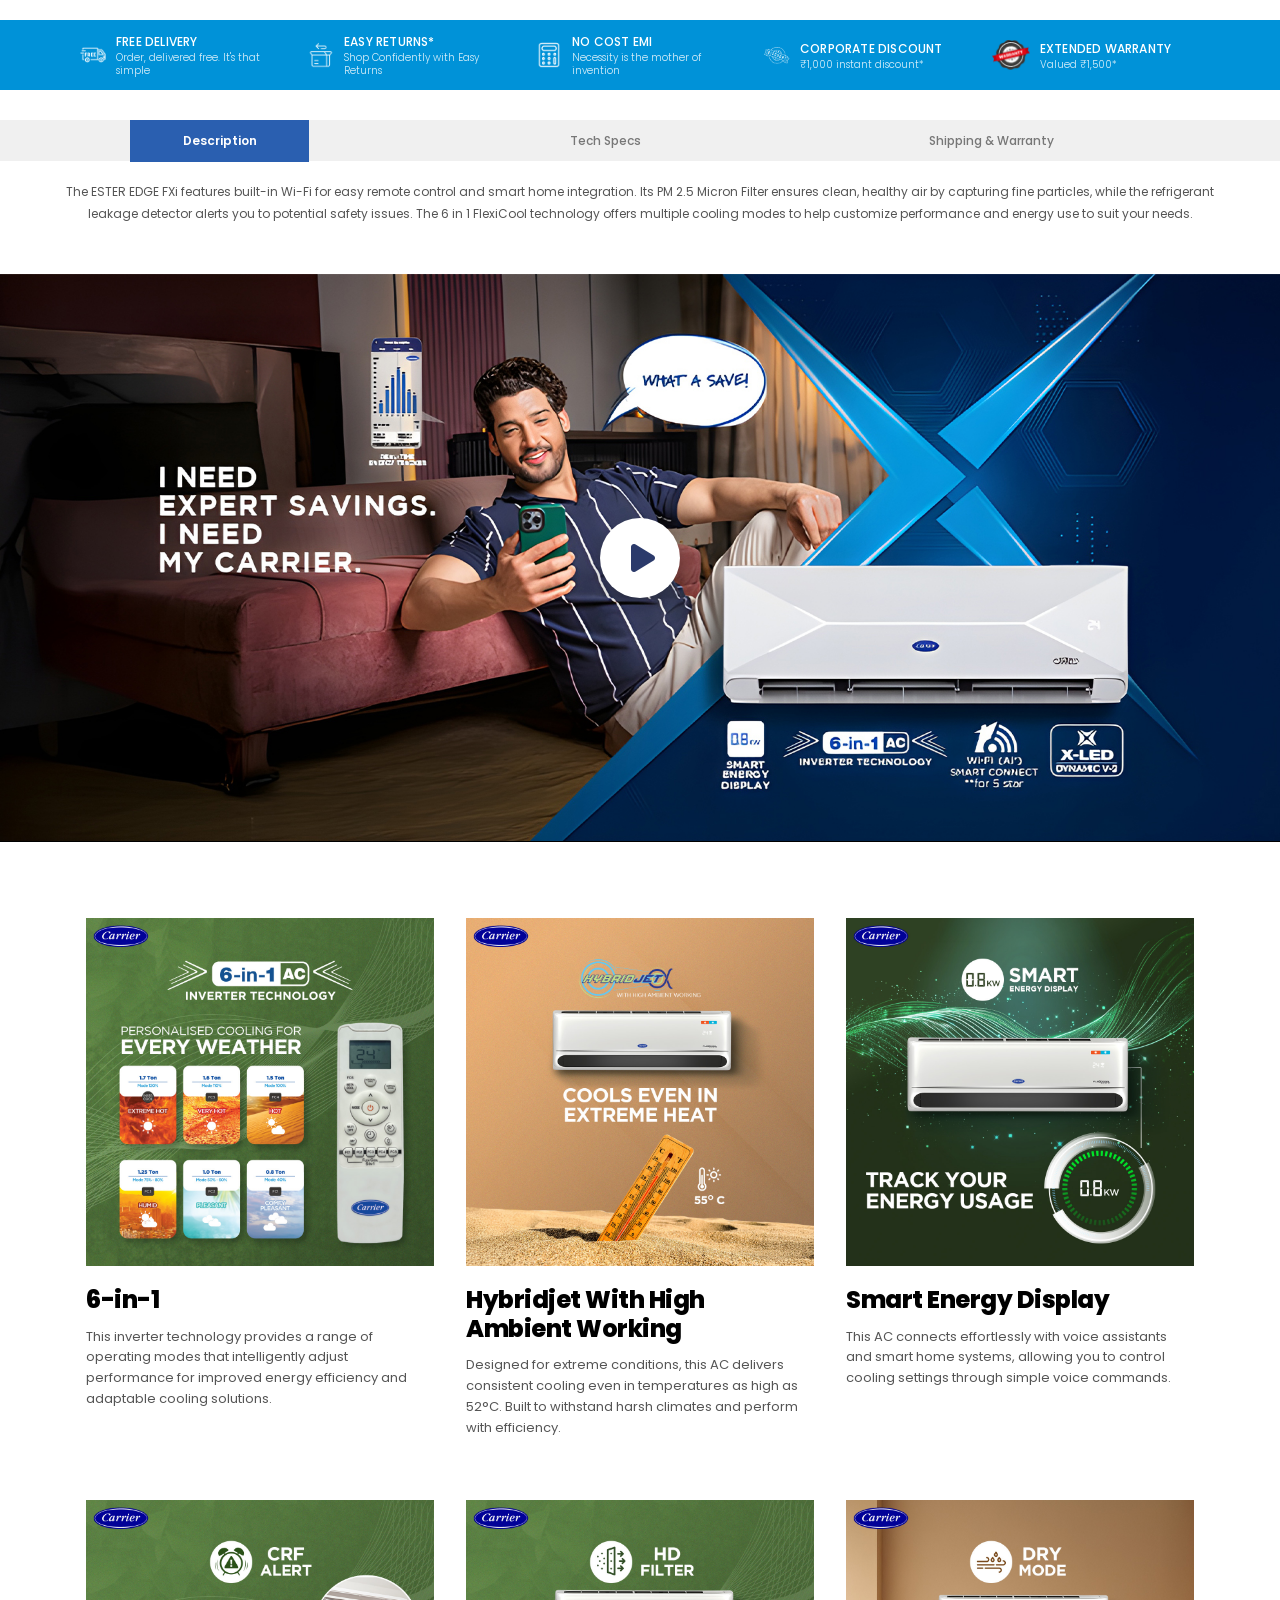
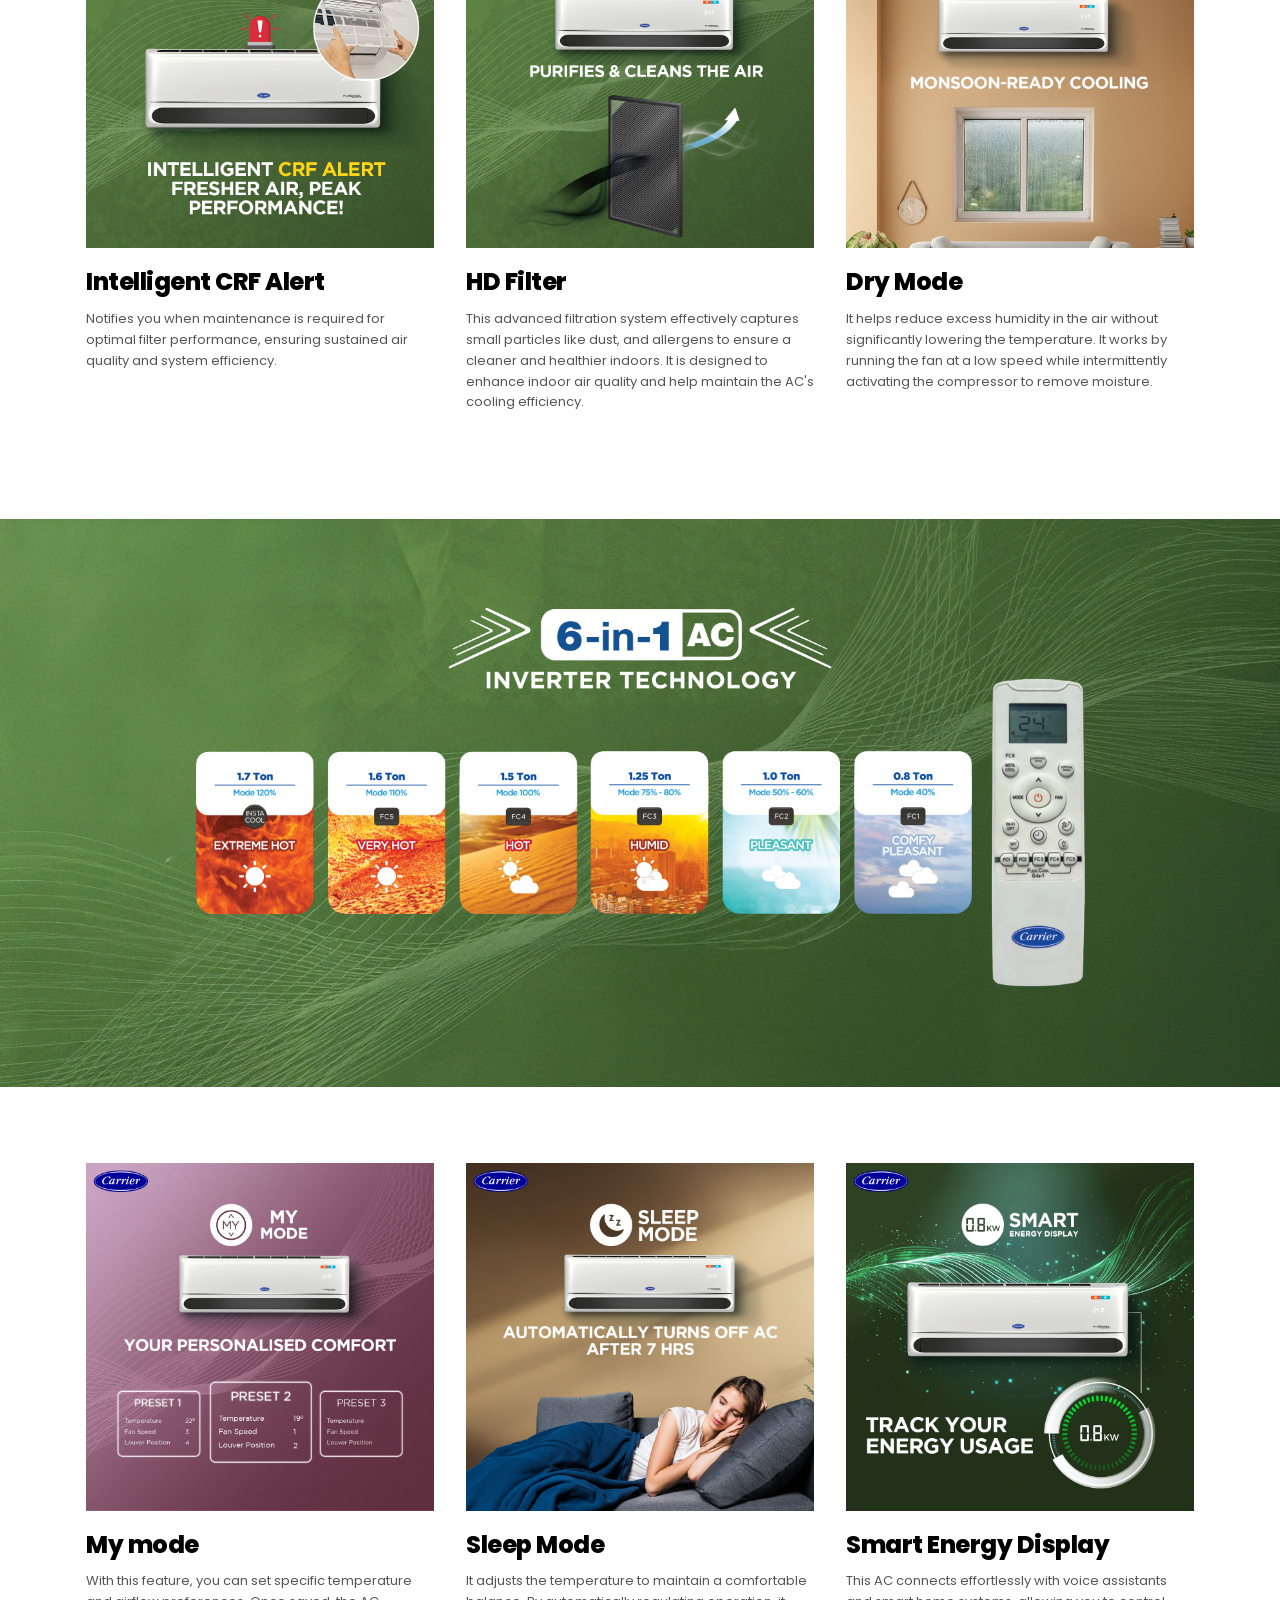
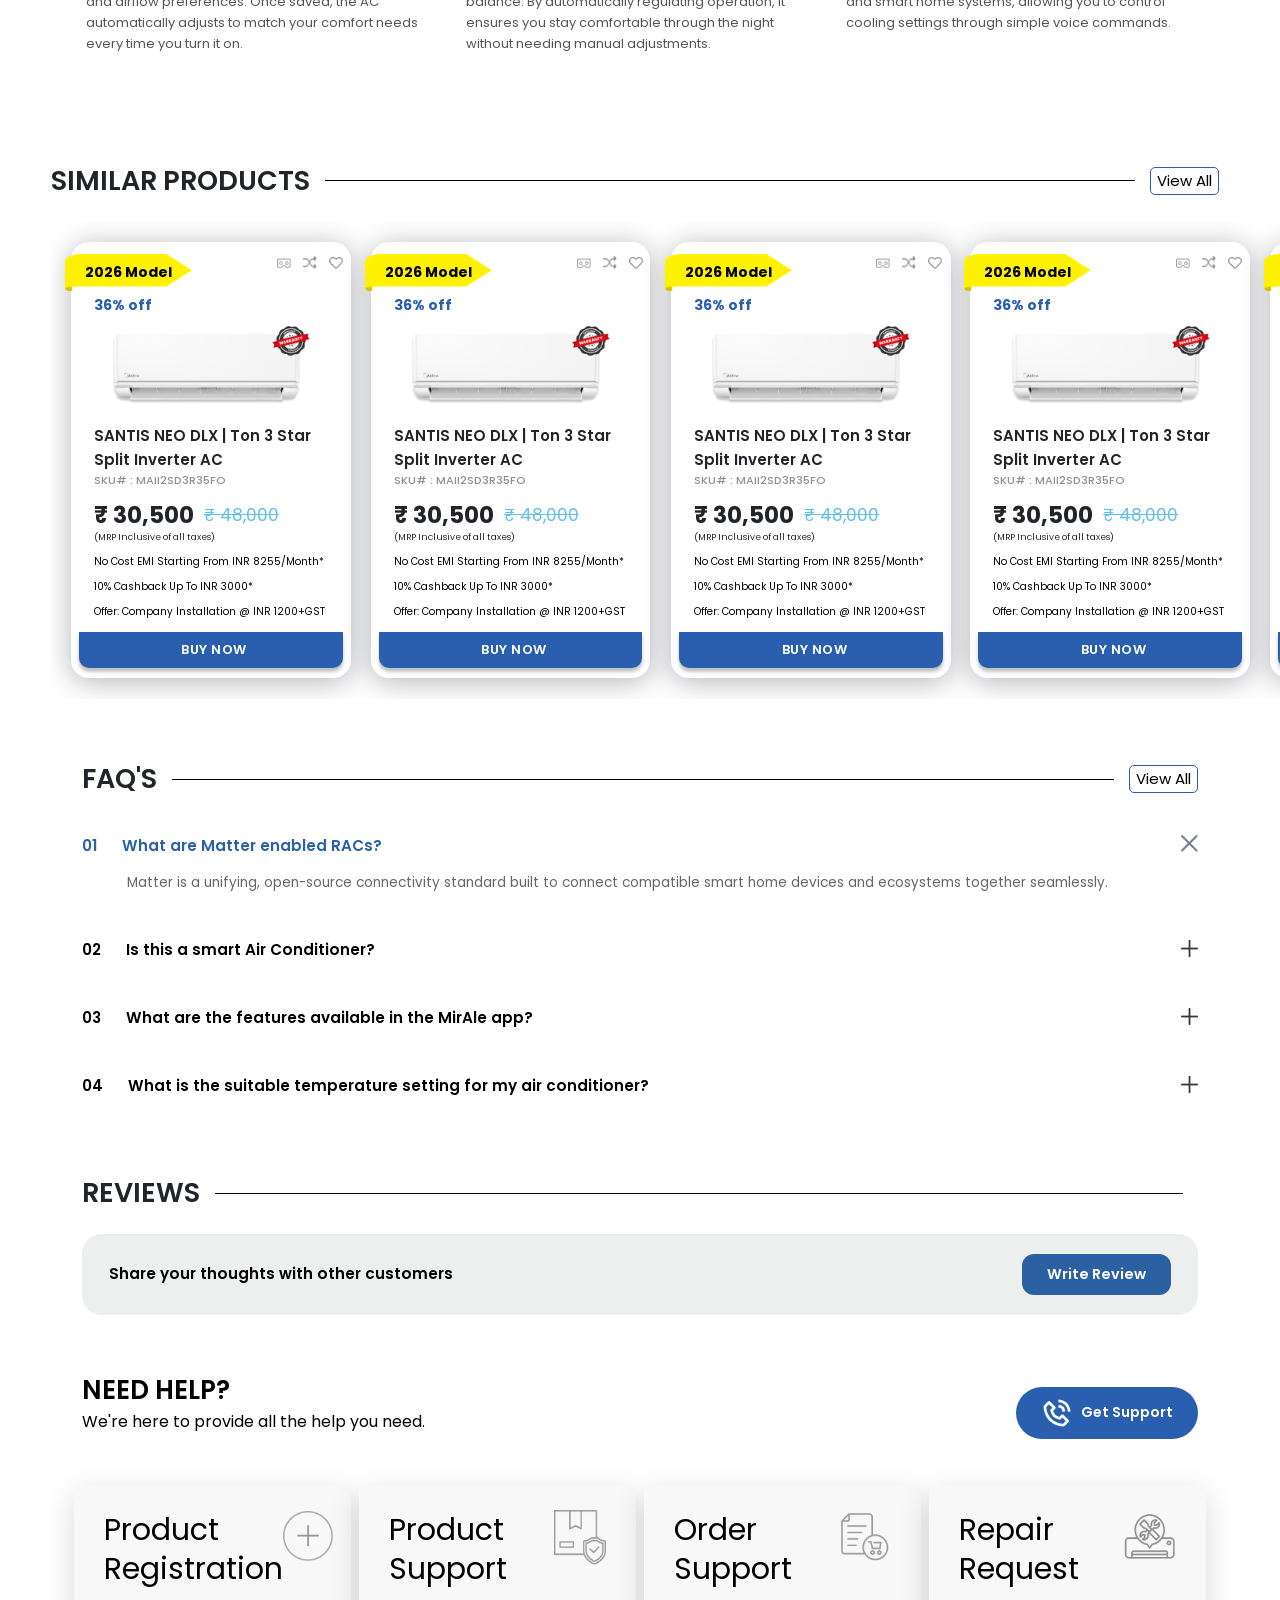
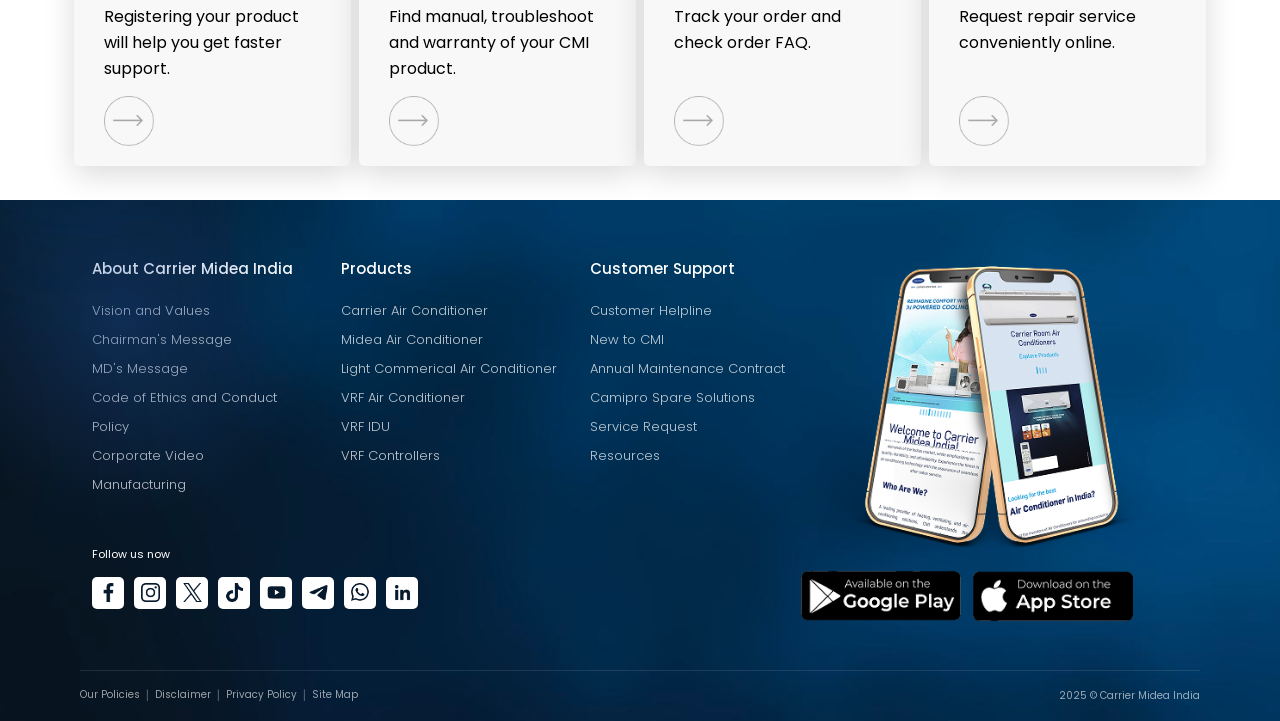
==== commit 245780bf: "add" ====
--- a/index.html
+++ b/index.html
@@ -1229,7 +1229,7 @@
                         <a href="#"><img src="./images/instagram.png" class="img-fluid"></a>
                         <a href="#"><img src="./images/twitter.png" class="img-fluid"></a>
                         <a href="#"><img src="./images/tik-tok.png" class="img-fluid"></a>
-                        <a href="#"><img src="./images/youtube.png" class="img-fluid"></a>
+                        <a href="#"><img src="./images/yt.png" class="img-fluid"></a>
                         <a href="#"><img src="./images/telegram.png" class="img-fluid"></a>
                         <a href="#"><img src="./images/whatsapp.png" class="img-fluid"></a>
                         <a href="#"><img src="./images/linkedin.png" class="img-fluid"></a>
@@ -1406,7 +1406,7 @@
                         <a href="#"><img src="./images/instagram.png"></a>
                         <a href="#"><img src="./images/twitter.png"></a>
                         <a href="#"><img src="./images/tik-tok.png"></a>
-                        <a href="#"><img src="./images/youtube.png"></a>
+                        <a href="#"><img src="./images/yt.png"></a>
                         <a href="#"><img src="./images/telegram.png"></a>
                         <a href="#"><img src="./images/whatsapp.png"></a>
                         <a href="#"><img src="./images/linkedin.png"></a>
--- a/style.css
+++ b/style.css
@@ -1545,6 +1545,8 @@
         }
         
         @media (max-width:767px){ 
+          .swiper-section .off-text-blue{top: 40px;}
+          #main-product-image{margin-top: 60px;}
           .reviews-section{margin-top: 20px; border-bottom: 1px solid #ccc;}
           .review-box-text{font-size: 11px; font-weight: 400; }
           .btn-write-review{width: 140px; font-size: 12px; padding: 7px 15px; border-radius: 10px;}
@@ -1608,7 +1610,7 @@
     flex-direction: column;
     align-items: flex-start !important;
     text-align: left;}  
-          .swiper-section .main-image-container{padding: 20px; height: 350px;}
+          .swiper-section .main-image-container{padding: 20px; height: 450px;}
           .sticky-left-col{display: flex; flex-direction: column-reverse;}
           .swiper-section .thumb-swiper-container{    height: auto;
     width: 100%;
